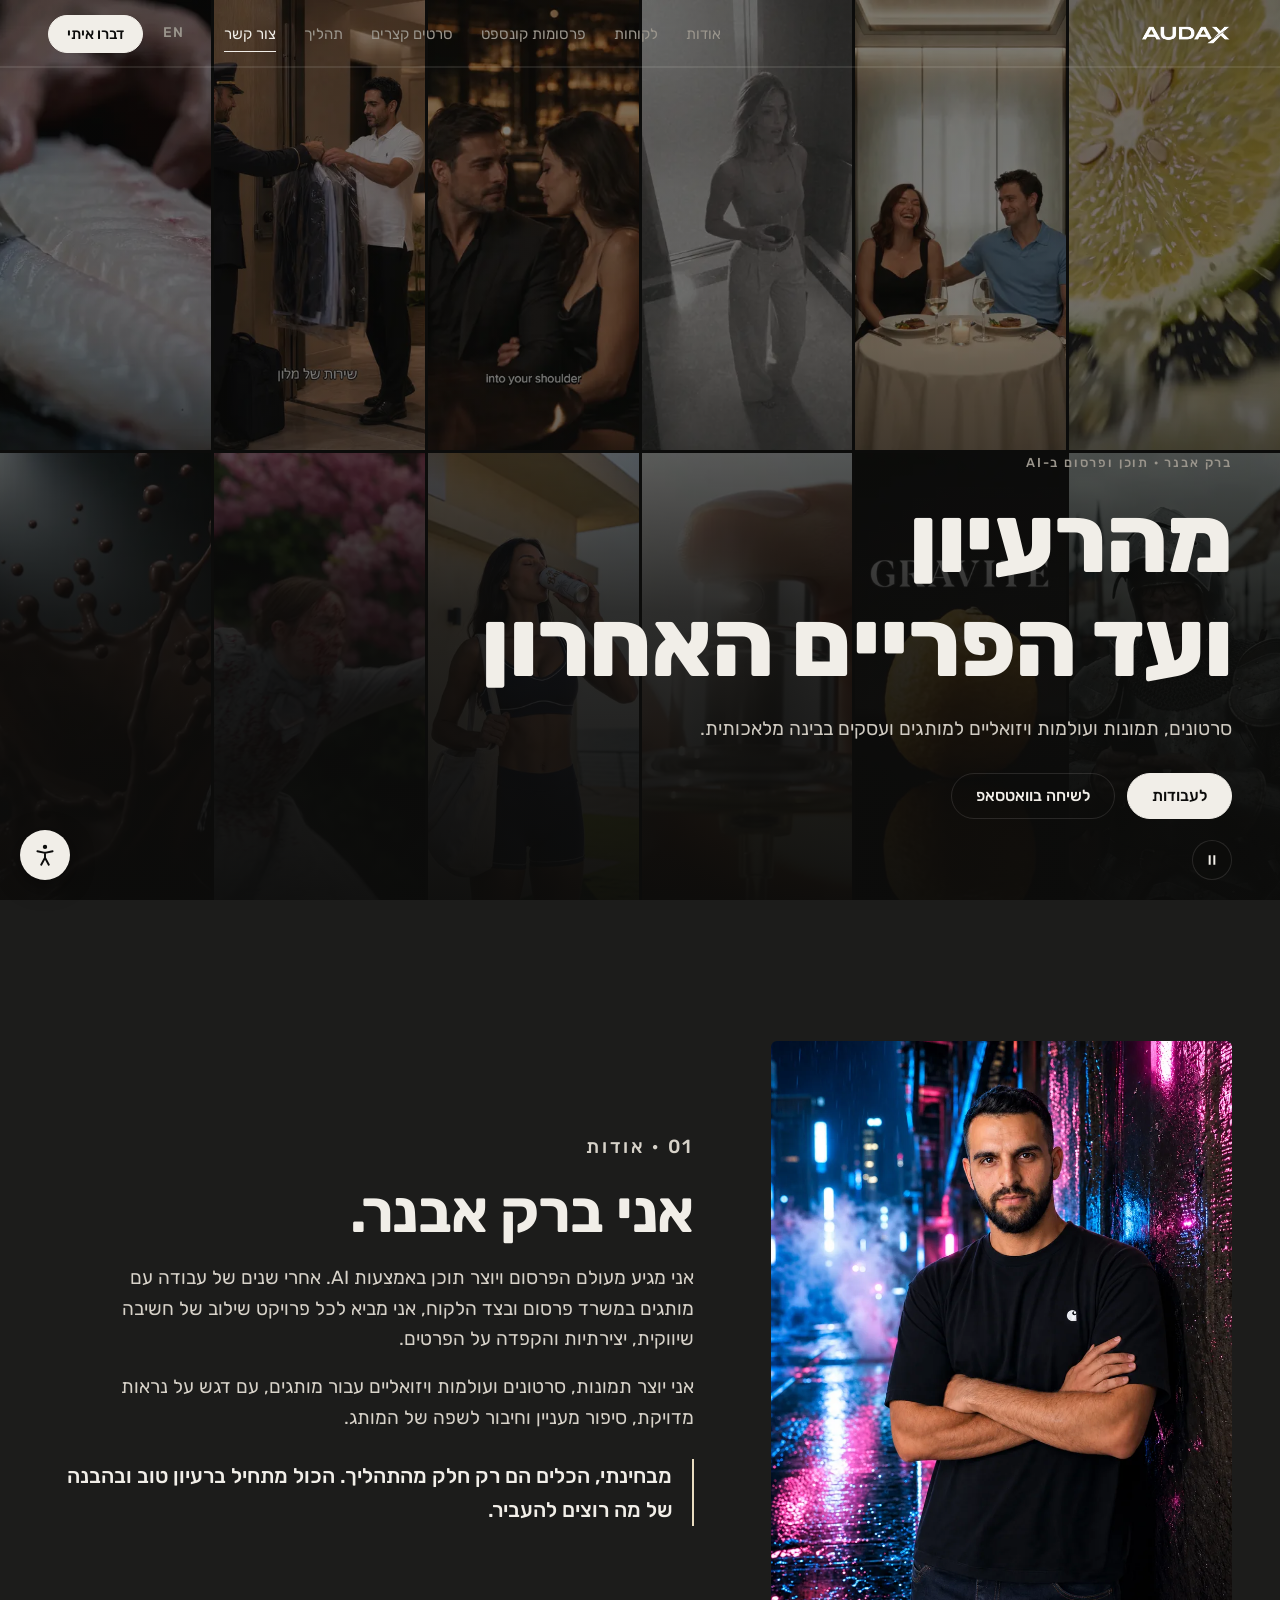
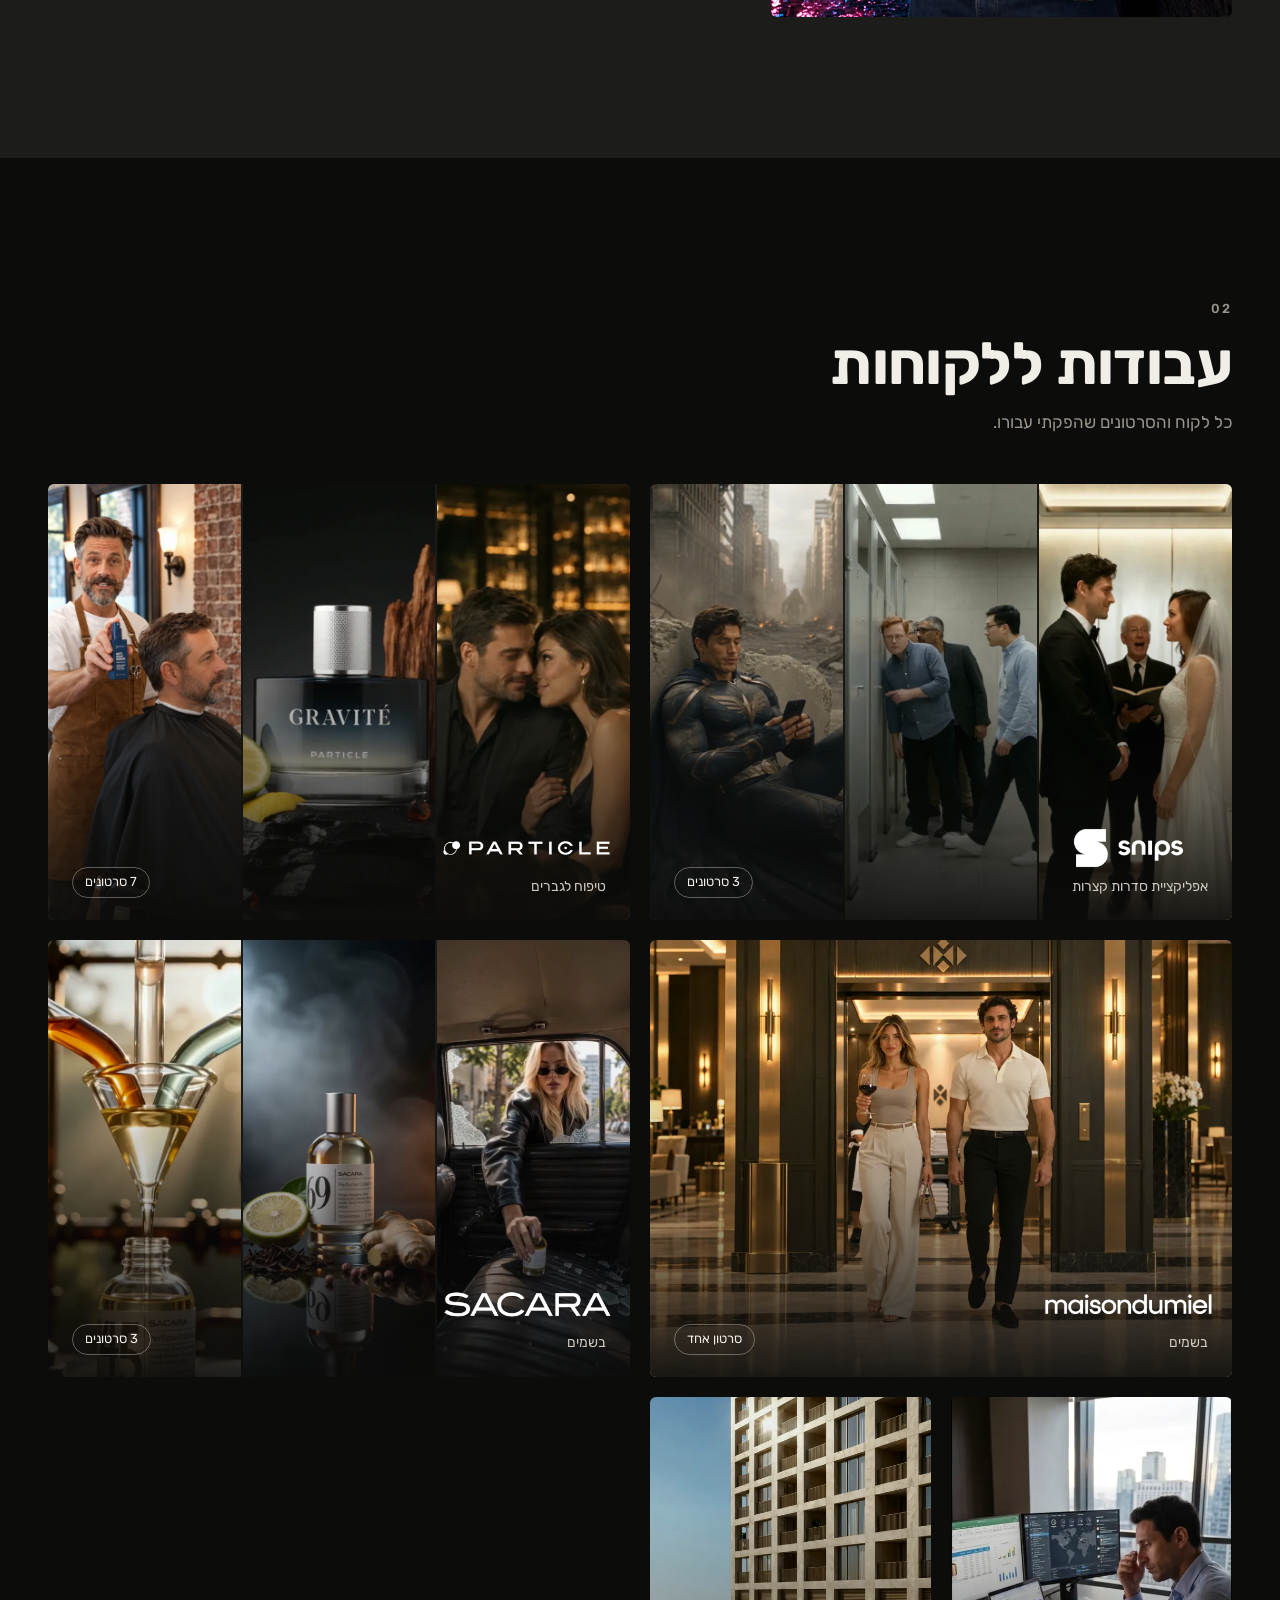
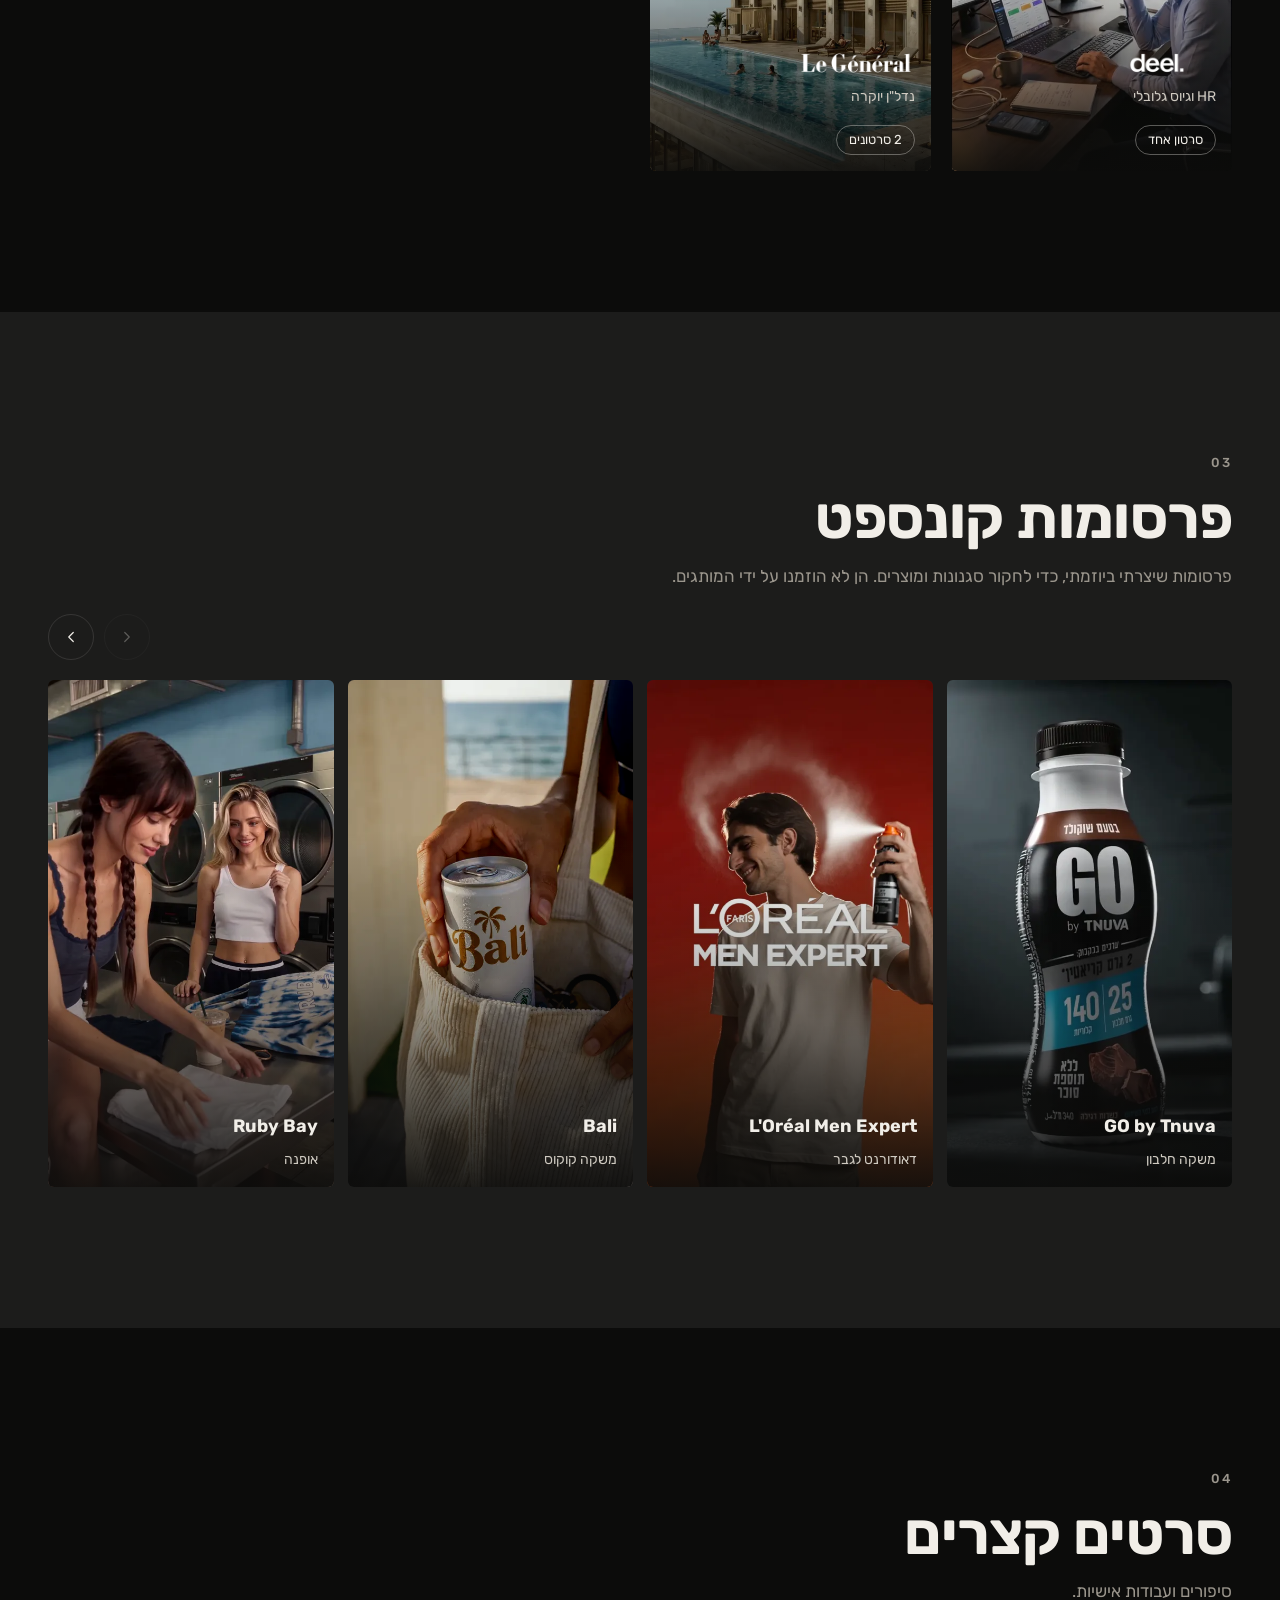
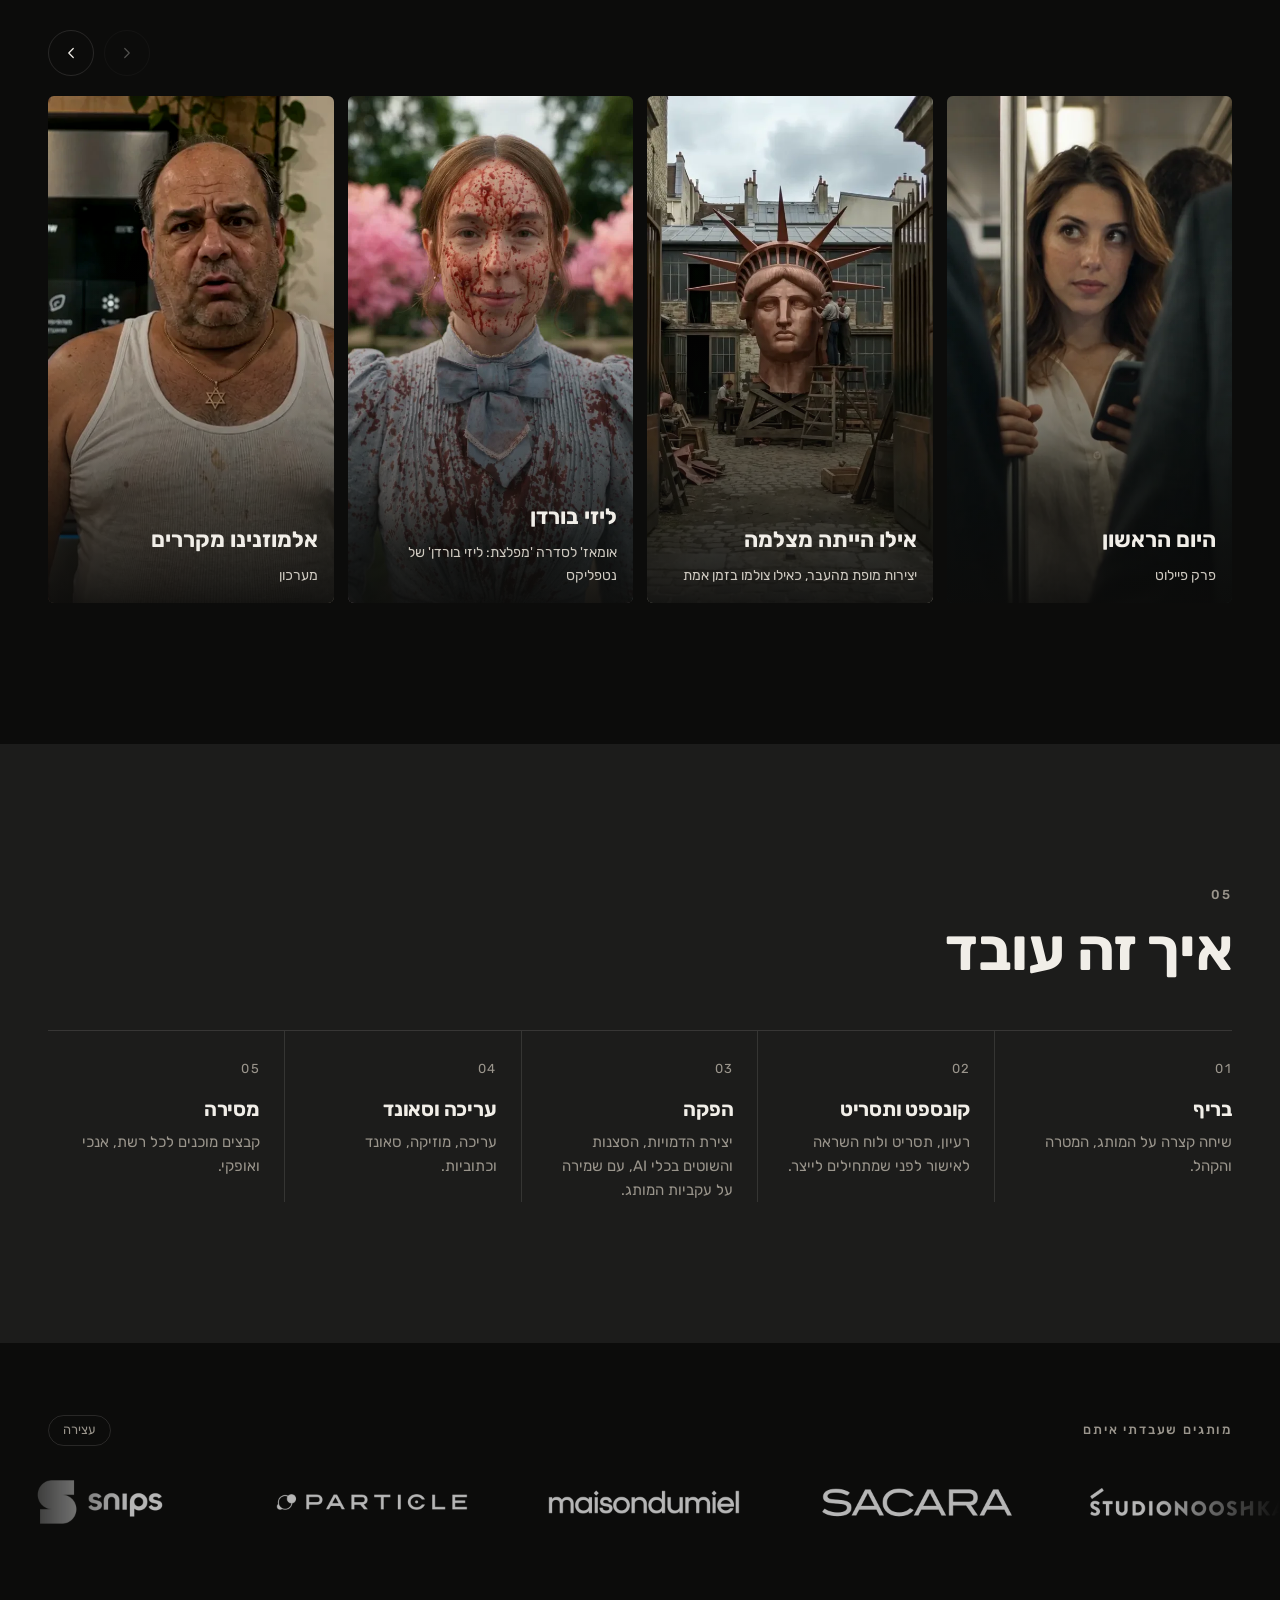
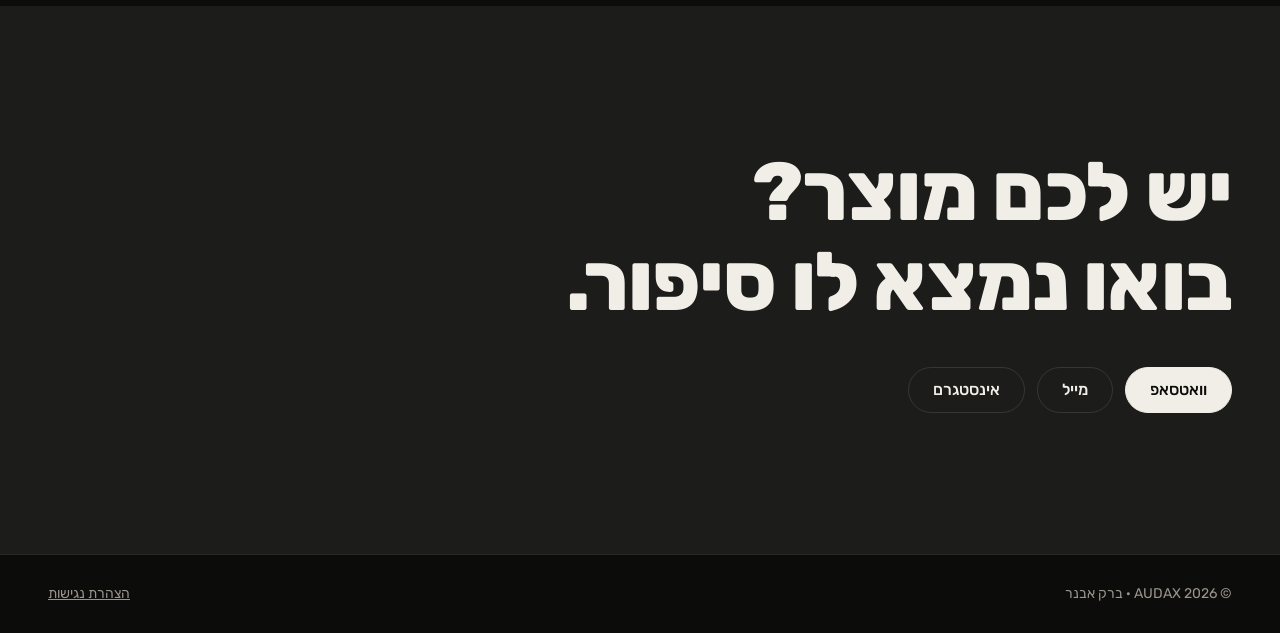
==== index.html @ bcf3f0fd "New hero headline and subtitle (Hebrew + English)" ====
<!doctype html>
<html lang="he" dir="rtl">
<head>
  <meta charset="utf-8">
  <meta name="viewport" content="width=device-width, initial-scale=1">
  <title>AUDAX · ברק אבנר · תוכן ופרסום ב-AI</title>
  <meta name="description" content="AUDAX, ברק אבנר. סרטונים, תמונות ועולמות ויזואליים למותגים, עם חשיבה של איש פרסום.">
  <meta property="og:title" content="AUDAX · תוכן ופרסום ב-AI">
  <meta property="og:description" content="סרטונים, תמונות ועולמות ויזואליים למותגים.">
  <meta property="og:image" content="media/posters/sacara-2.webp">
  <meta name="theme-color" content="#0c0c0b">
  <link rel="preconnect" href="https://fonts.googleapis.com">
  <link rel="preconnect" href="https://fonts.gstatic.com" crossorigin>
  <link href="https://fonts.googleapis.com/css2?family=Rubik:wght@300;400;500;700;800&display=swap" rel="stylesheet">
  <link rel="stylesheet" href="assets/css/style.css?v=24">
</head>
<body>
  <a class="skip" href="#main">דילוג לתוכן הראשי</a>

  <header class="site-header" id="top">
    <div class="wrap header-inner">
      <a class="wordmark" href="#top"><img src="media/logos/audax.png?v=24" alt="AUDAX, לראש העמוד" width="720" height="168"></a>
      <nav class="nav" id="nav" aria-label="ניווט ראשי">
        <a href="#about">אודות</a>
        <a href="#clients">לקוחות</a>
        <a href="#spec">פרסומות קונספט</a>
        <a href="#films">סרטים קצרים</a>
        <a href="#process">תהליך</a>
        <a href="#contact">צור קשר</a>
      </nav>
      <div class="header-actions">
        <a class="lang-link" href="en/" lang="en" hreflang="en" aria-label="English version">EN</a>
        <a class="btn btn-small" data-whatsapp href="#contact">דברו איתי</a>
        <button class="menu-toggle" aria-expanded="false" aria-controls="nav" aria-label="פתיחת תפריט">
          <span></span><span></span>
        </button>
      </div>
    </div>
    <div class="scroll-progress" aria-hidden="true"><span id="scrollProgress"></span></div>
  </header>

  <main id="main">
    <!-- HERO: wall of looping clips -->
    <section class="hero" aria-label="פתיח">
      <div class="hero-wall" id="heroWall"></div>
      <div class="hero-shade" aria-hidden="true"></div>
      <div class="hero-copy wrap">
        <p class="eyebrow">ברק אבנר · תוכן ופרסום ב-AI</p>
        <h1>מהרעיון<br>ועד הפריים האחרון</h1>
        <p class="lede">סרטונים, תמונות ועולמות ויזואליים למותגים ועסקים בבינה מלאכותית.</p>
        <div class="hero-cta">
          <a class="btn" href="#clients">לעבודות</a>
          <a class="btn btn-ghost" data-whatsapp href="#contact">לשיחה בוואטסאפ</a>
        </div>
      </div>
      <button class="hero-pause" id="heroPause" aria-pressed="false">
        <span class="sr">עצירת הסרטונים ברקע</span>
        <svg viewBox="0 0 24 24" aria-hidden="true"><path class="i-pause" d="M7 5h3v14H7zM14 5h3v14h-3z"/><path class="i-play" d="M8 5l11 7-11 7z"/></svg>
      </button>
    </section>

    <!-- ABOUT -->
    <section class="section bg-gray" id="about" aria-labelledby="about-h">
      <div class="wrap about">
        <div class="about-photo reveal">
          <img src="media/about/barak.webp?v=24" alt="ברק אבנר" width="900" height="1200" loading="lazy">
        </div>
        <div class="about-text reveal">
          <p class="eyebrow">01 · אודות</p>
          <h2 id="about-h">אני ברק אבנר.</h2>
          <p>אני מגיע מעולם הפרסום ויוצר תוכן באמצעות AI. אחרי שנים של עבודה עם מותגים במשרד פרסום ובצד הלקוח, אני מביא לכל פרויקט שילוב של חשיבה שיווקית, יצירתיות והקפדה על הפרטים.</p>
          <p>אני יוצר תמונות, סרטונים ועולמות ויזואליים עבור מותגים, עם דגש על נראות מדויקת, סיפור מעניין וחיבור לשפה של המותג.</p>
          <p class="about-quote">מבחינתי, הכלים הם רק חלק מהתהליך. הכול מתחיל ברעיון טוב ובהבנה של מה רוצים להעביר.</p>
        </div>
      </div>
    </section>

    <!-- CLIENTS -->
    <section class="section bg-black" id="clients" aria-labelledby="clients-h">
      <div class="wrap">
        <header class="section-head reveal">
          <p class="eyebrow">02</p>
          <h2 id="clients-h">עבודות ללקוחות</h2>
          <p class="section-sub">כל לקוח והסרטונים שהפקתי עבורו.</p>
        </header>
        <div class="client-grid" id="clientGrid"></div>
        <div class="client-grid client-grid--small" id="clientGridSmall"></div>
      </div>
    </section>

    <!-- SPEC -->
    <section class="section bg-gray" id="spec" aria-labelledby="spec-h">
      <div class="wrap">
        <header class="section-head reveal">
          <p class="eyebrow">03</p>
          <h2 id="spec-h">פרסומות קונספט</h2>
          <p class="section-sub">פרסומות שיצרתי ביוזמתי, כדי לחקור סגנונות ומוצרים. הן לא הוזמנו על ידי המותגים.</p>
        </header>
        <div class="spec-feature" id="specFeature"></div>
        <div class="carousel-nav" data-carousel="specGrid">
          <button class="carousel-btn" data-dir="prev" aria-label="סרטונים הקודמים"><svg viewBox="0 0 24 24" aria-hidden="true"><path d="M9 6l6 6-6 6"/></svg></button>
          <button class="carousel-btn" data-dir="next" aria-label="סרטונים הבאים"><svg viewBox="0 0 24 24" aria-hidden="true"><path d="M15 6l-6 6 6 6"/></svg></button>
        </div>        <div class="spec-grid carousel" id="specGrid" tabindex="0" aria-label="פרסומות קונספט, אפשר לגלול לצדדים"></div>
      </div>
    </section>

    <!-- FILMS -->
    <section class="section bg-black" id="films" aria-labelledby="films-h">
      <div class="wrap">
        <header class="section-head reveal">
          <p class="eyebrow">04</p>
          <h2 id="films-h">סרטים קצרים</h2>
          <p class="section-sub">סיפורים ועבודות אישיות.</p>
        </header>
        <div class="carousel-nav" data-carousel="filmGrid">
          <button class="carousel-btn" data-dir="prev" aria-label="סרטונים הקודמים"><svg viewBox="0 0 24 24" aria-hidden="true"><path d="M9 6l6 6-6 6"/></svg></button>
          <button class="carousel-btn" data-dir="next" aria-label="סרטונים הבאים"><svg viewBox="0 0 24 24" aria-hidden="true"><path d="M15 6l-6 6 6 6"/></svg></button>
        </div>        <div class="film-grid carousel" id="filmGrid" tabindex="0" aria-label="סרטים קצרים, אפשר לגלול לצדדים"></div>
      </div>
    </section>

    <!-- PROCESS -->
    <section class="section bg-gray" id="process" aria-labelledby="process-h">
      <div class="wrap">
        <header class="section-head reveal">
          <p class="eyebrow">05</p>
          <h2 id="process-h">איך זה עובד</h2>
        </header>
        <ol class="process" id="processList"></ol>
      </div>
    </section>

    <!-- LOGOS -->
    <section class="logos bg-black" aria-label="מותגים שעבדתי איתם">
      <div class="wrap logos-head">
        <p class="eyebrow">מותגים שעבדתי איתם</p>
        <button class="mini-toggle" id="marqueeToggle" aria-pressed="false">עצירה</button>
      </div>
      <div class="marquee">
        <ul class="marquee-track" id="logos"></ul>
      </div>
    </section>

    <!-- CONTACT -->
    <section class="section bg-gray contact" id="contact" aria-labelledby="contact-h">
      <div class="wrap">
        <h2 id="contact-h" class="reveal">יש לכם מוצר?<br>בואו נמצא לו סיפור.</h2>
        <div class="contact-links reveal">
          <a class="btn" data-whatsapp href="#contact">וואטסאפ</a>
          <a class="btn btn-ghost" data-email href="#contact">מייל</a>
          <a class="btn btn-ghost" data-instagram href="#contact">אינסטגרם</a>
        </div>
      </div>
    </section>
  </main>

  <footer class="site-footer">
    <div class="wrap footer-inner">
      <span>© 2026 AUDAX · ברק אבנר</span>
      <a href="accessibility.html">הצהרת נגישות</a>
    </div>
  </footer>

  <!-- Project view (client / spec collection) -->
  <div class="project" id="project" role="dialog" aria-modal="true" aria-labelledby="projectTitle" hidden>
    <div class="project-inner wrap">
      <button class="close" data-close-project aria-label="חזרה לעמוד הראשי">
        <svg viewBox="0 0 24 24" aria-hidden="true"><path d="M6 6l12 12M18 6L6 18"/></svg>
      </button>
      <header class="project-head">
        <div class="project-logo" id="projectLogo"></div>
        <p class="eyebrow" id="projectTag"></p>
        <h2 id="projectTitle"></h2>
        <p class="project-about" id="projectAbout"></p>
      </header>
      <div id="projectGroups"></div>
    </div>
  </div>

  <!-- Video player -->
  <div class="player" id="player" role="dialog" aria-modal="true" aria-label="נגן וידאו" hidden>
    <button class="close" data-close-player aria-label="סגירת הנגן">
      <svg viewBox="0 0 24 24" aria-hidden="true"><path d="M6 6l12 12M18 6L6 18"/></svg>
    </button>
    <figure class="player-frame">
      <video id="playerVideo" controls playsinline preload="metadata"></video>
      <figcaption id="playerCaption"></figcaption>
    </figure>
  </div>

  <script src="assets/js/data.js?v=24"></script>
  <script src="assets/js/main.js?v=24"></script>
  <script src="assets/js/a11y.js?v=24"></script>
</body>
</html>
---- assets/css/style.css ----
:root {
  --bg: #0c0c0b;
  --bg-2: #1a1a19;
  --bg-gray: #1c1c1b;
  --bg-color: #0f1626;
  --text: #f1eee8;
  --muted: #9a958c;
  --line: rgba(241, 238, 232, 0.12);
  --accent: #e9dcc0;
  --radius: 6px;
  --gutter: clamp(16px, 4vw, 48px);
  --header-h: 68px;
  /* Rubik chosen 2026-10-12; Heebo is the fallback option the owner also liked */
  --font: 'Rubik', 'Heebo', system-ui, -apple-system, 'Segoe UI', Arial, sans-serif;
  color-scheme: dark;
}

*, *::before, *::after { box-sizing: border-box; }
html { scroll-behavior: smooth; scroll-padding-top: var(--header-h); -webkit-text-size-adjust: 100%; }
body {
  margin: 0;
  background: var(--bg);
  color: var(--text);
  font-family: var(--font);
  font-size: 17px;
  line-height: 1.6;
  -webkit-font-smoothing: antialiased;
  overflow-x: hidden;
}
body.locked { overflow: hidden; }
img, video { display: block; max-width: 100%; }
a { color: inherit; }
button { font: inherit; color: inherit; }
h1, h2, h3 { margin: 0; font-weight: 700; line-height: 1.1; letter-spacing: -0.01em; }
p { margin: 0; }

.wrap { width: 100%; max-width: 1360px; margin-inline: auto; padding-inline: var(--gutter); }
.sr { position: absolute; width: 1px; height: 1px; overflow: hidden; clip: rect(0 0 0 0); white-space: nowrap; }
.skip {
  position: fixed; top: 8px; inset-inline-start: 8px; z-index: 100;
  background: var(--text); color: var(--bg); padding: 10px 16px; border-radius: var(--radius);
  transform: translateY(-150%); transition: transform .2s;
}
.skip:focus { transform: none; }
:focus-visible { outline: 2px solid var(--accent); outline-offset: 3px; }

.eyebrow {
  font-size: 13px; font-weight: 500; letter-spacing: 0.14em; text-transform: uppercase;
  color: var(--muted);
}

/* Buttons */
.btn {
  display: inline-flex; align-items: center; justify-content: center; gap: 8px;
  min-height: 46px; padding: 0 24px; border-radius: 999px;
  background: var(--text); color: var(--bg); border: 1px solid var(--text);
  font-weight: 500; font-size: 16px; text-decoration: none;
  transition: background .2s, color .2s, border-color .2s;
}
.btn:hover { background: var(--accent); border-color: var(--accent); }
.btn-ghost { background: transparent; color: var(--text); border-color: var(--line); }
.btn-ghost:hover { background: transparent; border-color: var(--text); color: var(--text); }
.btn-small { min-height: 38px; padding: 0 18px; font-size: 15px; }

/* Header */
.site-header {
  position: fixed; inset: 0 0 auto 0; z-index: 30; height: var(--header-h);
  transition: background .3s, border-color .3s;
  border-bottom: 1px solid transparent;
}
.site-header.scrolled { background: rgba(12, 12, 11, 0.86); backdrop-filter: blur(12px); border-color: var(--line); }
/* Reading progress: thin line under the header that fills while scrolling (from the right, RTL) */
.scroll-progress { position: absolute; inset: auto 0 -1px 0; height: 2px; background: rgba(241, 238, 232, 0.1); }
.scroll-progress span {
  display: block; height: 100%; background: #fff;
  transform: scaleX(0); transform-origin: right center; will-change: transform;
}
.header-inner { height: 100%; display: flex; align-items: center; gap: 32px; }
.wordmark { display: block; flex: 0 0 auto; }
.wordmark img { height: 22px; width: auto; }
.nav { display: flex; gap: 28px; margin-inline-start: auto; }
.nav a { font-size: 15px; color: var(--muted); text-decoration: none; transition: color .2s; position: relative; }
.nav a:hover, .nav a.active { color: var(--text); }
.nav a.active::after {
  content: ''; position: absolute; inset-inline: 0; bottom: -6px; height: 1px; background: var(--text);
}
.header-actions { display: flex; align-items: center; gap: 12px; }
.menu-toggle { display: none; width: 42px; height: 42px; background: none; border: 0; cursor: pointer; position: relative; }
.menu-toggle span { position: absolute; inset-inline: 10px; height: 1.5px; background: var(--text); transition: transform .25s, top .25s; }
.menu-toggle span:first-child { top: 16px; }
.menu-toggle span:last-child { top: 25px; }
.menu-toggle[aria-expanded="true"] span:first-child { top: 20px; transform: rotate(45deg); }
.menu-toggle[aria-expanded="true"] span:last-child { top: 20px; transform: rotate(-45deg); }

/* Hero */
.hero { position: relative; min-height: 100svh; display: flex; align-items: flex-end; overflow: hidden; }
.hero-wall {
  position: absolute; inset: 0;
  display: grid; grid-template-columns: repeat(6, 1fr); grid-auto-rows: 50%;
  gap: 3px; background: var(--bg);
}
.tile {
  position: relative; padding: 0; border: 0; background: var(--bg-2); cursor: pointer; overflow: hidden;
}
.tile video, .tile img { width: 100%; height: 100%; object-fit: cover; transition: transform .8s cubic-bezier(.2,.7,.2,1), opacity .4s; }
.tile:hover video, .tile:focus-visible video { transform: scale(1.04); }
.tile::after {
  content: attr(data-label); position: absolute; inset-inline-start: 12px; bottom: 10px;
  font-size: 13px; letter-spacing: .04em; opacity: 0; transform: translateY(4px); transition: opacity .3s, transform .3s;
  text-shadow: 0 1px 8px rgba(0,0,0,.6);
}
.tile:hover::after, .tile:focus-visible::after { opacity: 1; transform: none; }
.hero-shade {
  position: absolute; inset: 0; pointer-events: none;
  background:
    linear-gradient(to top, rgba(12,12,11,.97) 0%, rgba(12,12,11,.86) 32%, rgba(12,12,11,.5) 62%, rgba(12,12,11,.55) 100%);
}
.hero-copy { position: relative; z-index: 2; padding-bottom: clamp(48px, 9vh, 96px); pointer-events: none; }
.hero-copy a { pointer-events: auto; }
.hero-copy h1 { font-size: clamp(44px, 7.4vw, 112px); font-weight: 800; margin: 14px 0 18px; }
.lede { font-size: clamp(17px, 1.5vw, 20px); color: #cfcac1; max-width: 34em; }
.hero-cta { display: flex; flex-wrap: wrap; gap: 12px; margin-top: 28px; }
.hero-pause {
  position: absolute; z-index: 3; bottom: 20px; inset-inline-start: var(--gutter);
  width: 40px; height: 40px; border-radius: 50%; border: 1px solid var(--line);
  background: rgba(12,12,11,.5); cursor: pointer; display: grid; place-items: center;
}
.hero-pause svg { width: 16px; height: 16px; fill: var(--text); }
.hero-pause .i-play { display: none; }
.hero-pause[aria-pressed="true"] .i-play { display: block; }
.hero-pause[aria-pressed="true"] .i-pause { display: none; }

/* Stats */
.stats { background: var(--bg); }
.stats ul {
  list-style: none; margin: 0; padding: 64px 0 80px;
  display: grid; grid-template-columns: repeat(3, 1fr); gap: 24px;
}
.stats li { display: flex; flex-direction: column; gap: 4px; }
.stats strong { font-size: clamp(40px, 5vw, 72px); font-weight: 300; line-height: 1; direction: ltr; text-align: start; }
.stats span { color: var(--muted); font-size: 15px; }

/* Logos */
.logos { padding: 72px 0 80px; }
/* Logo files share one canvas (1772x424), so one height fits all */
.logo { height: 48px; width: auto; object-fit: contain; }

/* Endless logo strip, moving left to right */
.marquee {
  direction: ltr; overflow: hidden; margin-top: 32px;
  -webkit-mask-image: linear-gradient(to right, transparent, #000 10%, #000 90%, transparent);
          mask-image: linear-gradient(to right, transparent, #000 10%, #000 90%, transparent);
}
.marquee-track {
  list-style: none; margin: 0; padding: 0;
  display: flex; align-items: center; gap: 72px; width: max-content;
  animation: marquee 40s linear infinite;
}
.marquee-track li { flex: 0 0 auto; }
.marquee-track .logo { opacity: .7; transition: opacity .3s; }
.marquee-track .logo:hover { opacity: 1; }
.marquee:hover .marquee-track, .marquee.paused .marquee-track { animation-play-state: paused; }
.logos-head { display: flex; align-items: center; justify-content: space-between; gap: 16px; }
.mini-toggle {
  background: none; border: 1px solid var(--line); border-radius: 999px; padding: 4px 14px;
  color: var(--muted); font-size: 13px; cursor: pointer;
}
.mini-toggle:hover { color: var(--text); border-color: var(--text); }
/* 4 identical sets: shifting by one set (25% + a quarter of the gaps) loops seamlessly */
@keyframes marquee {
  from { transform: translateX(calc(-25% - 18px)); }
  to { transform: translateX(0); }
}

/* Sections */
.section { padding-block: clamp(88px, 11vw, 150px); }
.bg-black { background: var(--bg); }
.bg-gray { background: var(--bg-gray); }
.bg-color { background: var(--bg-color); }
.bg-color .card, .bg-gray .card { background: rgba(255, 255, 255, 0.04); }
.section-head { margin-bottom: 48px; display: grid; gap: 12px; }
.section-head h2 { font-size: clamp(34px, 4.6vw, 64px); }
.section-sub { color: var(--muted); max-width: 40em; }

/* Client cards */
.client-grid { display: grid; grid-template-columns: repeat(2, 1fr); gap: 20px; }
.client-grid--small { grid-template-columns: repeat(4, 1fr); margin-top: 20px; }
.card {
  position: relative; display: block; width: 100%; padding: 0; border: 0; text-align: start;
  background: var(--bg-2); border-radius: var(--radius); overflow: hidden; cursor: pointer;
  aspect-ratio: 4 / 3;
}
.client-grid--small .card { aspect-ratio: 3 / 4; }
.card-media { position: absolute; inset: 0; display: flex; gap: 2px; }
.card-media img, .card-media video { flex: 1; min-width: 0; height: 100%; object-fit: cover; transition: transform .9s cubic-bezier(.2,.7,.2,1); }
.card:hover .card-media img, .card:focus-visible .card-media img { transform: scale(1.035); }
.card::before {
  content: ''; position: absolute; inset: 0; z-index: 1;
  background: linear-gradient(to top, rgba(12,12,11,.92) 0%, rgba(12,12,11,.25) 45%, rgba(12,12,11,0) 70%);
}
.card-body {
  position: absolute; z-index: 2; inset: auto 0 0 0; padding: 22px 24px;
  display: flex; align-items: flex-end; justify-content: space-between; gap: 16px;
}
.card-body .logo { height: 44px; margin-inline-start: -8px; }
.card-name { font-size: 22px; font-weight: 700; }
.card-meta { color: #cfcac1; font-size: 14px; margin-top: 6px; }
.card-count {
  flex: 0 0 auto; font-size: 13px; border: 1px solid rgba(241,238,232,.35); border-radius: 999px; padding: 4px 12px;
  white-space: nowrap;
}
.client-grid--small .card-body { flex-direction: column; align-items: flex-start; padding: 16px; }
.client-grid--small .card-body .logo { height: 34px; }

/* Spec */
.spec-grid { display: grid; grid-template-columns: repeat(7, 1fr); gap: 14px; }
.spec-feature:not(:empty) { margin-bottom: 14px; }
.spec-feature .card { aspect-ratio: 21 / 9; }
.spec-feature .card-body { padding: 28px 32px; flex-direction: column; align-items: flex-start; gap: 4px; }
.spec-feature .card-name { font-size: clamp(24px, 3vw, 40px); }
.spec-grid .card { aspect-ratio: 9 / 16; }
.spec-grid .card-body { flex-direction: column; align-items: flex-start; padding: 16px; gap: 2px; }
.spec-grid .card-name { font-size: 18px; }

/* Films */
.film-grid { display: grid; grid-template-columns: repeat(7, 1fr); gap: 14px; }
.film-grid .card { aspect-ratio: 9 / 16; }
.film-grid .card--wide { grid-column: span 4; aspect-ratio: 21 / 9; }
.film-grid .card-body { flex-direction: column; align-items: flex-start; padding: 16px; gap: 2px; }
.play-badge {
  position: absolute; z-index: 2; top: 14px; inset-inline-end: 14px; width: 34px; height: 34px; border-radius: 50%;
  background: rgba(12,12,11,.55); border: 1px solid rgba(241,238,232,.3); display: grid; place-items: center;
  opacity: 0; transition: opacity .3s;
}
.play-badge svg { width: 12px; height: 12px; fill: var(--text); margin-inline-start: -2px; transform: scaleX(-1); }
.card:hover .play-badge, .card:focus-visible .play-badge { opacity: 1; }

/* Process */
.process { list-style: none; margin: 0; padding: 0; display: grid; grid-template-columns: repeat(5, 1fr); gap: 0; border-top: 1px solid var(--line); counter-reset: step; }
.process li { padding: 28px 24px 0 24px; border-inline-start: 1px solid var(--line); counter-increment: step; }
.process li:first-child { border-inline-start: 0; padding-inline-start: 0; }
.process li::before { content: '0' counter(step); display: block; color: var(--muted); font-size: 13px; letter-spacing: .1em; margin-bottom: 18px; }
.process h3 { font-size: 20px; margin-bottom: 10px; }
.process p { color: var(--muted); font-size: 15px; }

/* About */
.about { display: grid; grid-template-columns: 5fr 7fr; gap: clamp(32px, 6vw, 96px); align-items: center; }
.about-photo { aspect-ratio: 4 / 5; border-radius: var(--radius); overflow: hidden; background: var(--bg-2); }
.about-photo img { width: 100%; height: 100%; object-fit: cover; }
.photo-placeholder { height: 100%; display: grid; place-items: center; color: var(--muted); border: 1px dashed var(--line); border-radius: var(--radius); }
.about-text { display: grid; gap: 18px; }
.about-text h2 { font-size: clamp(34px, 4.6vw, 64px); }
.about-text p { font-size: 19px; color: #d7d2c9; max-width: 32em; }
.about-text .about-quote {
  margin-top: 8px; padding-inline-start: 20px; border-inline-start: 2px solid var(--accent);
  color: var(--text); font-size: 21px; font-weight: 500;
}
.placeholder-text { color: var(--muted) !important; font-style: italic; }

/* Contact */
.contact h2 { font-size: clamp(40px, 6.4vw, 96px); font-weight: 800; }
.contact-links { display: flex; flex-wrap: wrap; gap: 12px; margin-top: 40px; }

/* Footer */
.site-footer { border-top: 1px solid var(--line); }
.footer-inner { display: flex; justify-content: space-between; gap: 16px; padding-block: 28px; color: var(--muted); font-size: 14px; }
.footer-inner a { color: var(--muted); }
.footer-inner a:hover { color: var(--text); }

/* Project overlay */
.project {
  position: fixed; inset: 0; z-index: 40; background: var(--bg); overflow-y: auto; overscroll-behavior: contain;
  animation: rise .45s cubic-bezier(.2,.7,.2,1);
}
.project-inner { padding-top: 96px; padding-bottom: 120px; position: relative; }
.project .close { position: fixed; top: 18px; inset-inline-end: var(--gutter); }
.close {
  z-index: 5; width: 46px; height: 46px; border-radius: 50%; border: 1px solid var(--line);
  background: rgba(12,12,11,.7); cursor: pointer; display: grid; place-items: center;
}
.close svg { width: 18px; height: 18px; stroke: var(--text); stroke-width: 1.5; fill: none; }
.close:hover { border-color: var(--text); }
.project-head { display: grid; gap: 14px; margin-bottom: 56px; max-width: 760px; }
.project-logo .logo { height: 64px; margin-inline-start: -12px; }
.project-head h2 { font-size: clamp(40px, 6vw, 84px); }
.project-about { color: #cfcac1; font-size: 19px; }
.group + .group { margin-top: 72px; }
.group-title { font-size: 13px; letter-spacing: .14em; color: var(--muted); margin-bottom: 20px; padding-top: 24px; border-top: 1px solid var(--line); }
.video-grid { display: grid; grid-template-columns: repeat(4, 1fr); gap: 16px; }
.video-grid--few { grid-template-columns: repeat(3, minmax(0, 340px)); }
.vcard { display: grid; gap: 12px; padding: 0; border: 0; background: none; cursor: pointer; text-align: start; }
.vcard-media { position: relative; aspect-ratio: 9 / 16; border-radius: var(--radius); overflow: hidden; background: var(--bg-2); }
.vcard-media img { width: 100%; height: 100%; object-fit: cover; transition: transform .9s cubic-bezier(.2,.7,.2,1), opacity .3s; }
.vcard:hover .vcard-media img { transform: scale(1.035); }
.vcard .play-badge { opacity: 1; top: auto; bottom: 14px; }
.vcard-title { font-size: 16px; }
.vcard-dur { color: var(--muted); font-size: 14px; margin-inline-start: 8px; }

/* Player */
.player {
  position: fixed; inset: 0; z-index: 60; background: rgba(6,6,5,.94);
  display: grid; place-items: center; padding: 72px 16px 24px;
  animation: fade .25s ease;
}
.player .close { position: absolute; top: 18px; inset-inline-end: var(--gutter); }
.player-frame { margin: 0; display: grid; gap: 12px; justify-items: center; max-height: 100%; }
.player video { max-height: calc(100svh - 140px); max-width: min(92vw, 1200px); border-radius: var(--radius); background: #000; }
.player figcaption { color: var(--muted); font-size: 15px; }

[hidden] { display: none !important; }

/* Reveal on scroll */
.reveal { opacity: 0; transform: translateY(24px); transition: opacity .9s ease, transform .9s cubic-bezier(.2,.7,.2,1); }
.reveal.in { opacity: 1; transform: none; }

@keyframes rise { from { opacity: 0; transform: translateY(24px); } to { opacity: 1; transform: none; } }
@keyframes fade { from { opacity: 0; } to { opacity: 1; } }

/* Responsive */
@media (max-width: 1080px) {
  .spec-grid { grid-template-columns: repeat(4, 1fr); }
  .film-grid { grid-template-columns: repeat(4, 1fr); }
  .spec-feature .card { aspect-ratio: 16 / 9; }
  .film-grid .card--wide { grid-column: span 2; aspect-ratio: 16 / 9; }
  .process { grid-template-columns: 1fr; border-top: 0; }
  .process li, .process li:first-child { border-inline-start: 0; border-top: 1px solid var(--line); padding: 24px 0; display: grid; grid-template-columns: 60px 1fr; column-gap: 16px; }
  .process li::before { grid-row: span 2; margin: 4px 0 0; }
  .video-grid { grid-template-columns: repeat(3, 1fr); }
}
@media (max-width: 860px) {
  .nav {
    position: fixed; inset: var(--header-h) 0 auto 0; flex-direction: column; gap: 0;
    background: var(--bg); border-bottom: 1px solid var(--line); padding: 8px var(--gutter) 20px;
    display: none;
  }
  .nav.open { display: flex; }
  .nav a { font-size: 20px; padding: 12px 0; color: var(--text); }
  .nav a.active::after { display: none; }
  .menu-toggle { display: block; }
  .header-actions { margin-inline-start: auto; }
  .site-header.menu-open { background: var(--bg); }
  .hero-wall { grid-template-columns: repeat(3, 1fr); grid-auto-rows: 50%; }
  .hero-wall .tile:nth-child(n+7) { display: none; }
  .client-grid { grid-template-columns: 1fr; }
  .client-grid--small { grid-template-columns: repeat(2, 1fr); }
  .stats ul { grid-template-columns: repeat(3, 1fr); gap: 12px; padding: 40px 0; }
  .stats span { font-size: 13px; }
  .about { grid-template-columns: 1fr; }
  .about-photo { max-width: 420px; }
  .video-grid, .video-grid--few { grid-template-columns: repeat(2, 1fr); }
  .marquee-track { gap: 48px; animation-duration: 30s; }
  .marquee-track .logo { height: 36px; }
  @keyframes marquee {
    from { transform: translateX(calc(-25% - 12px)); }
    to { transform: translateX(0); }
  }
}
@media (max-width: 520px) {
  .spec-grid { grid-template-columns: repeat(2, 1fr); }
  .card { aspect-ratio: 4 / 5; }
  .header-actions .btn-small { display: none; }
  .film-grid { gap: 10px; grid-template-columns: repeat(2, 1fr); }
  .spec-grid { gap: 10px; }
}

@media (prefers-reduced-motion: reduce) {
  html { scroll-behavior: auto; }
  *, *::before, *::after { animation: none !important; transition: none !important; }
  .reveal { opacity: 1; transform: none; }
  /* no moving strip: show one set of logos, wrapped and centered */
  .marquee { -webkit-mask-image: none; mask-image: none; }
  .marquee-track { width: auto; flex-wrap: wrap; justify-content: center; gap: 24px 48px; padding-inline: 16px; }
  .marquee-track li[aria-hidden] { display: none; }
  .mini-toggle { display: none; }
}

/* ---------- Accessibility menu ---------- */
.a11y-btn {
  position: fixed; z-index: 70; left: 20px; bottom: 20px;
  width: 50px; height: 50px; border-radius: 50%; cursor: pointer;
  background: var(--text); border: 0; display: grid; place-items: center;
  box-shadow: 0 6px 24px rgba(0, 0, 0, 0.45);
}
.a11y-btn svg { width: 26px; height: 26px; fill: none; stroke: var(--bg); stroke-width: 1.8; stroke-linecap: round; stroke-linejoin: round; }
.a11y-btn svg circle { fill: var(--bg); stroke: none; }
.a11y-panel {
  position: fixed; z-index: 70; left: 20px; bottom: 82px; width: min(360px, calc(100vw - 40px));
  background: #151514; color: var(--text); border: 1px solid var(--line); border-radius: 14px;
  box-shadow: 0 18px 60px rgba(0, 0, 0, 0.6); overflow: hidden; direction: rtl;
}
.a11y-head { display: flex; align-items: center; justify-content: space-between; padding: 16px 18px; border-bottom: 1px solid var(--line); }
.a11y-title { display: flex; align-items: center; gap: 10px; font-weight: 700; font-size: 16px; }
.a11y-panel svg { width: 20px; height: 20px; fill: none; stroke: currentColor; stroke-width: 1.6; stroke-linecap: round; stroke-linejoin: round; }
.a11y-panel svg .fill { fill: currentColor; }
.a11y-close { background: none; border: 0; color: var(--muted); cursor: pointer; padding: 4px; display: grid; }
.a11y-close:hover { color: var(--text); }
.a11y-grid { display: grid; grid-template-columns: repeat(3, 1fr); gap: 8px; padding: 14px; }
.a11y-tile {
  display: flex; flex-direction: column; align-items: center; gap: 6px; padding: 14px 6px 12px;
  background: rgba(255, 255, 255, 0.03); border: 1px solid var(--line); border-radius: 10px;
  color: var(--text); cursor: pointer; text-align: center; min-height: 92px;
}
.a11y-tile:hover { border-color: rgba(241, 238, 232, 0.4); }
.a11y-tile.on { background: var(--text); color: var(--bg); border-color: var(--text); }
.a11y-tile.on .a11y-state { color: var(--bg); opacity: .75; }
.a11y-label { font-size: 13px; font-weight: 500; line-height: 1.25; }
.a11y-state { font-size: 12px; color: var(--muted); min-height: 1em; }
.a11y-foot { display: flex; justify-content: space-between; align-items: center; padding: 12px 18px; border-top: 1px solid var(--line); font-size: 13px; }
.a11y-foot a { color: var(--muted); }
.a11y-foot a:hover { color: var(--text); }
.a11y-foot kbd { font-family: inherit; color: var(--muted); border: 1px solid var(--line); border-radius: 4px; padding: 1px 6px; }

/* Settings applied to the whole page */
html[data-a11y-contrast="1"] {
  --bg: #000; --bg-gray: #000; --bg-2: #000; --text: #fff; --muted: #fff; --line: rgba(255, 255, 255, 0.7); --accent: #ffe14d;
}
html[data-a11y-contrast="1"] .hero-shade { background: rgba(0, 0, 0, 0.82); }
html[data-a11y-contrast="1"] .section, html[data-a11y-contrast="1"] .logos { border-top: 1px solid #fff; }
html[data-a11y-contrast="2"] { filter: grayscale(1); }
html[data-a11y-spacing="1"] body :is(p, li, a, span, h1, h2, h3) { line-height: 1.95 !important; letter-spacing: 0.02em; }
html[data-a11y-spacing="2"] body :is(p, li, a, span, h1, h2, h3) { line-height: 2.4 !important; letter-spacing: 0.05em; word-spacing: 0.12em; }
html[data-a11y-links] a, html[data-a11y-links] main button { text-decoration: underline !important; text-underline-offset: 4px; outline: 2px solid #ffe14d; outline-offset: 2px; }
html[data-a11y-headings] :is(h1, h2, h3) { outline: 2px dashed #ffe14d; outline-offset: 6px; background: rgba(255, 225, 77, 0.08); }
html[data-a11y-font] body, html[data-a11y-font] body * { font-family: Arial, 'Segoe UI', sans-serif !important; letter-spacing: 0.02em; }
html[data-a11y-cursor], html[data-a11y-cursor] * {
  cursor: url("data:image/svg+xml,%3Csvg xmlns='http://www.w3.org/2000/svg' width='48' height='48' viewBox='0 0 24 24'%3E%3Cpath d='M4 2l15 8-6.5 2L10 19z' fill='%23000' stroke='%23fff' stroke-width='1.5' stroke-linejoin='round'/%3E%3C/svg%3E") 6 3, auto !important;
}
html[data-a11y-motion] { scroll-behavior: auto; }
html[data-a11y-motion] *, html[data-a11y-motion] *::before, html[data-a11y-motion] *::after { animation: none !important; transition: none !important; }
html[data-a11y-motion] .reveal { opacity: 1; transform: none; }

/* ---------- Carousels (spec ads, short films): 4 visible, scroll sideways ---------- */
.carousel {
  --visible: 4; --gap: 14px;
  display: grid; grid-auto-flow: column; grid-template-columns: none !important;
  grid-auto-columns: calc((100% - (var(--visible) - 1) * var(--gap)) / var(--visible));
  gap: var(--gap); overflow-x: auto; overscroll-behavior-x: contain;
  scroll-snap-type: x mandatory; scroll-behavior: smooth; scrollbar-width: none;
}
.carousel::-webkit-scrollbar { display: none; }
.carousel > * { scroll-snap-align: start; }
.carousel-nav { display: flex; justify-content: flex-end; gap: 10px; margin: -24px 0 20px; }
.carousel-btn {
  width: 46px; height: 46px; border-radius: 50%; border: 1px solid var(--line); background: transparent;
  cursor: pointer; display: grid; place-items: center; transition: border-color .2s, opacity .2s;
}
.carousel-btn svg { width: 18px; height: 18px; fill: none; stroke: var(--text); stroke-width: 1.6; stroke-linecap: round; stroke-linejoin: round; }
.carousel-btn:hover:not(:disabled) { border-color: var(--text); }
.carousel-btn:disabled { opacity: .3; cursor: default; }
@media (max-width: 1080px) { .carousel { --visible: 3; } }
@media (max-width: 520px) { .carousel { --visible: 2; --gap: 10px; } .carousel-nav { margin-top: -16px; } }
@media (prefers-reduced-motion: reduce) { .carousel { scroll-behavior: auto; } }

/* ---------- Language switch + left-to-right (English) adjustments ---------- */
.lang-link {
  font-size: 14px; font-weight: 500; letter-spacing: .06em; color: var(--muted); text-decoration: none;
  padding: 6px 8px; border-radius: 6px;
}
.lang-link:hover { color: var(--text); }
.play-badge svg { transform: none; margin-inline-start: 2px; }
[dir="ltr"] .scroll-progress span { transform-origin: left center; }
[dir="ltr"] .a11y-btn, [dir="ltr"] .a11y-panel { left: auto; right: 20px; }
[dir="ltr"] .a11y-panel { direction: ltr; }
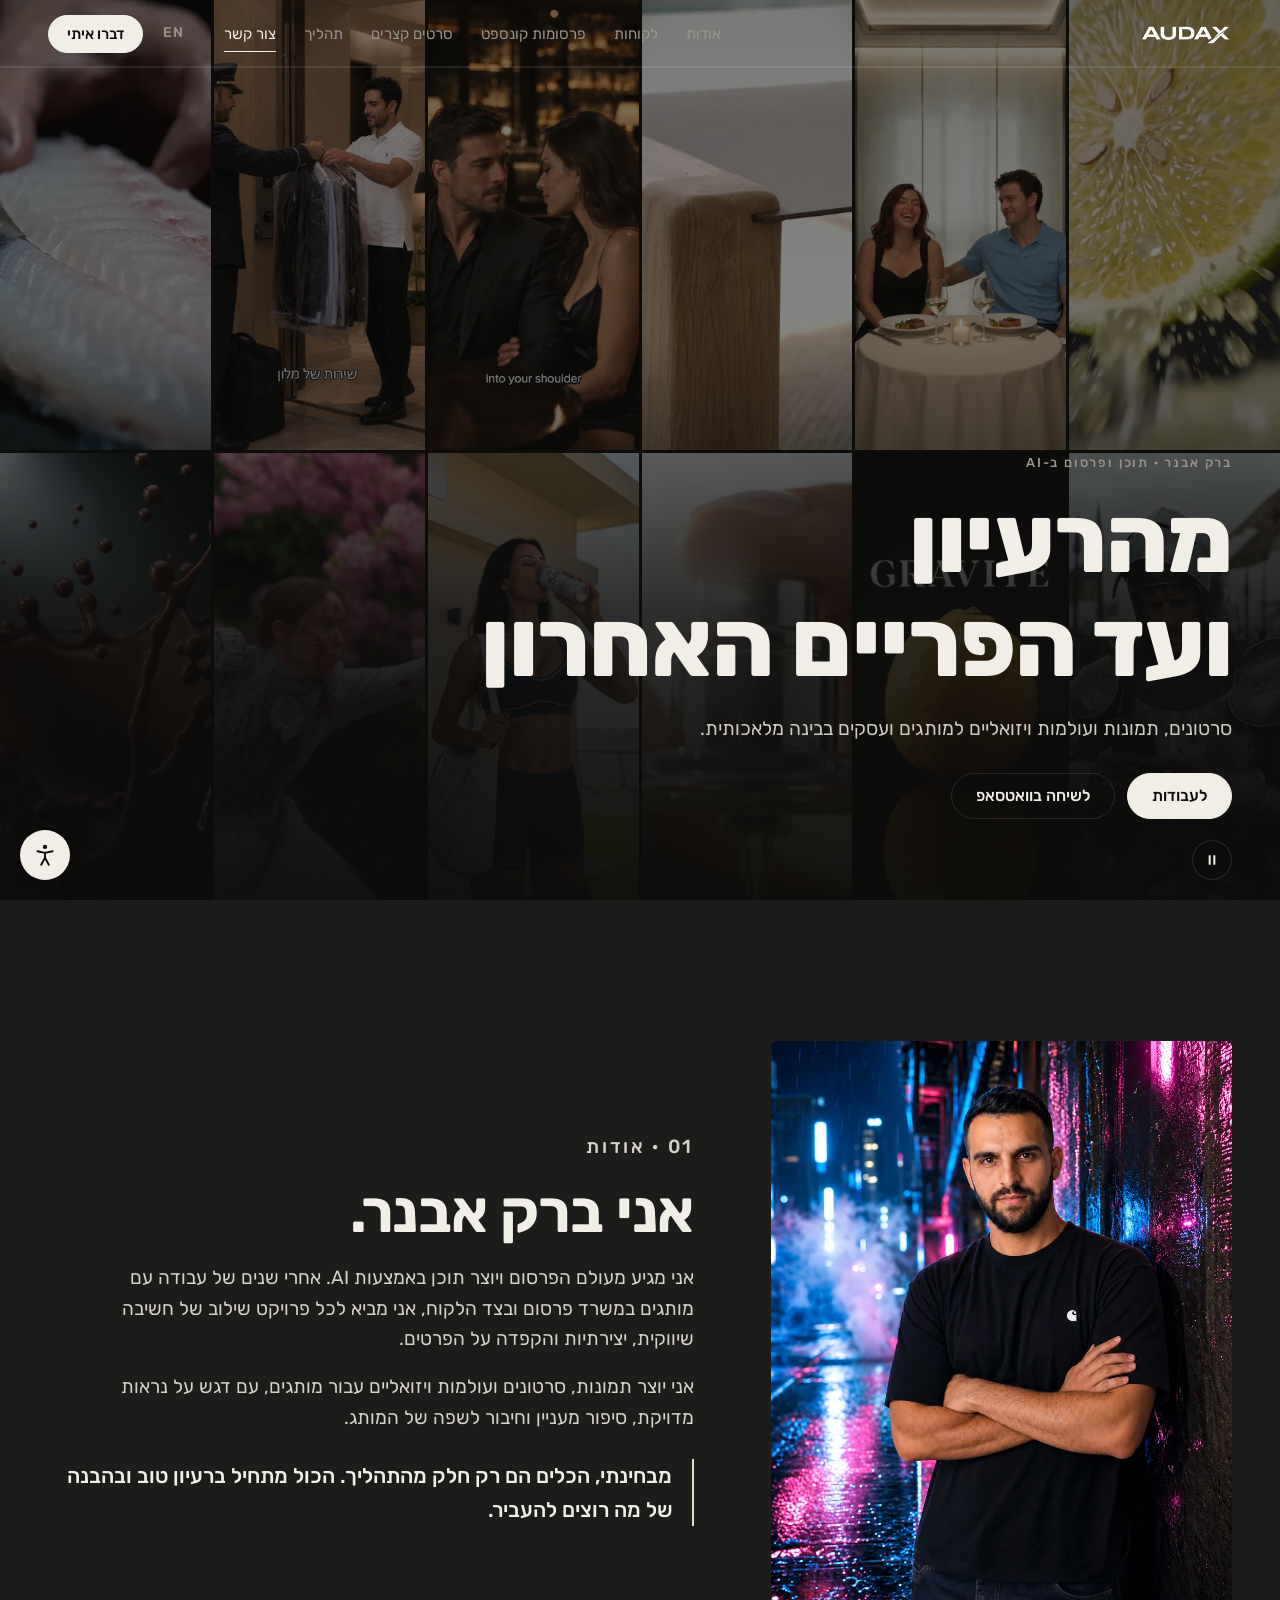
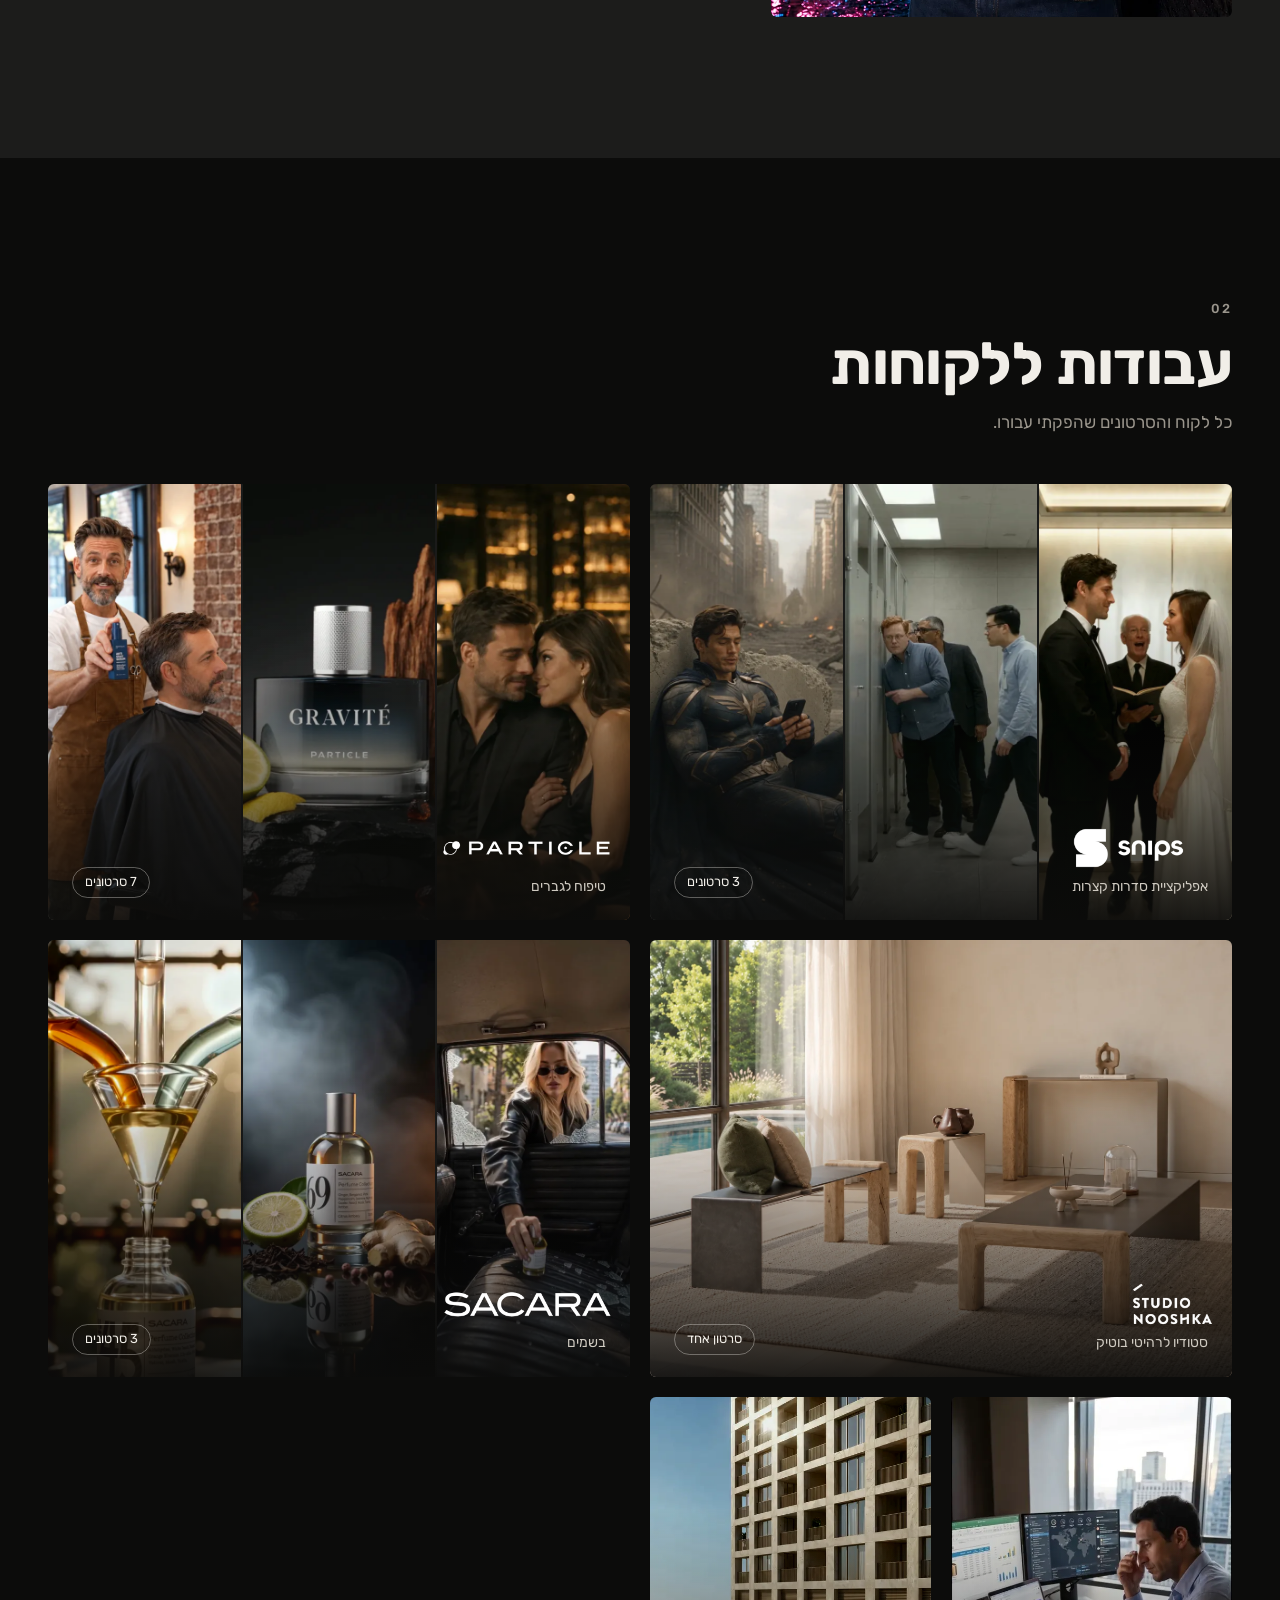
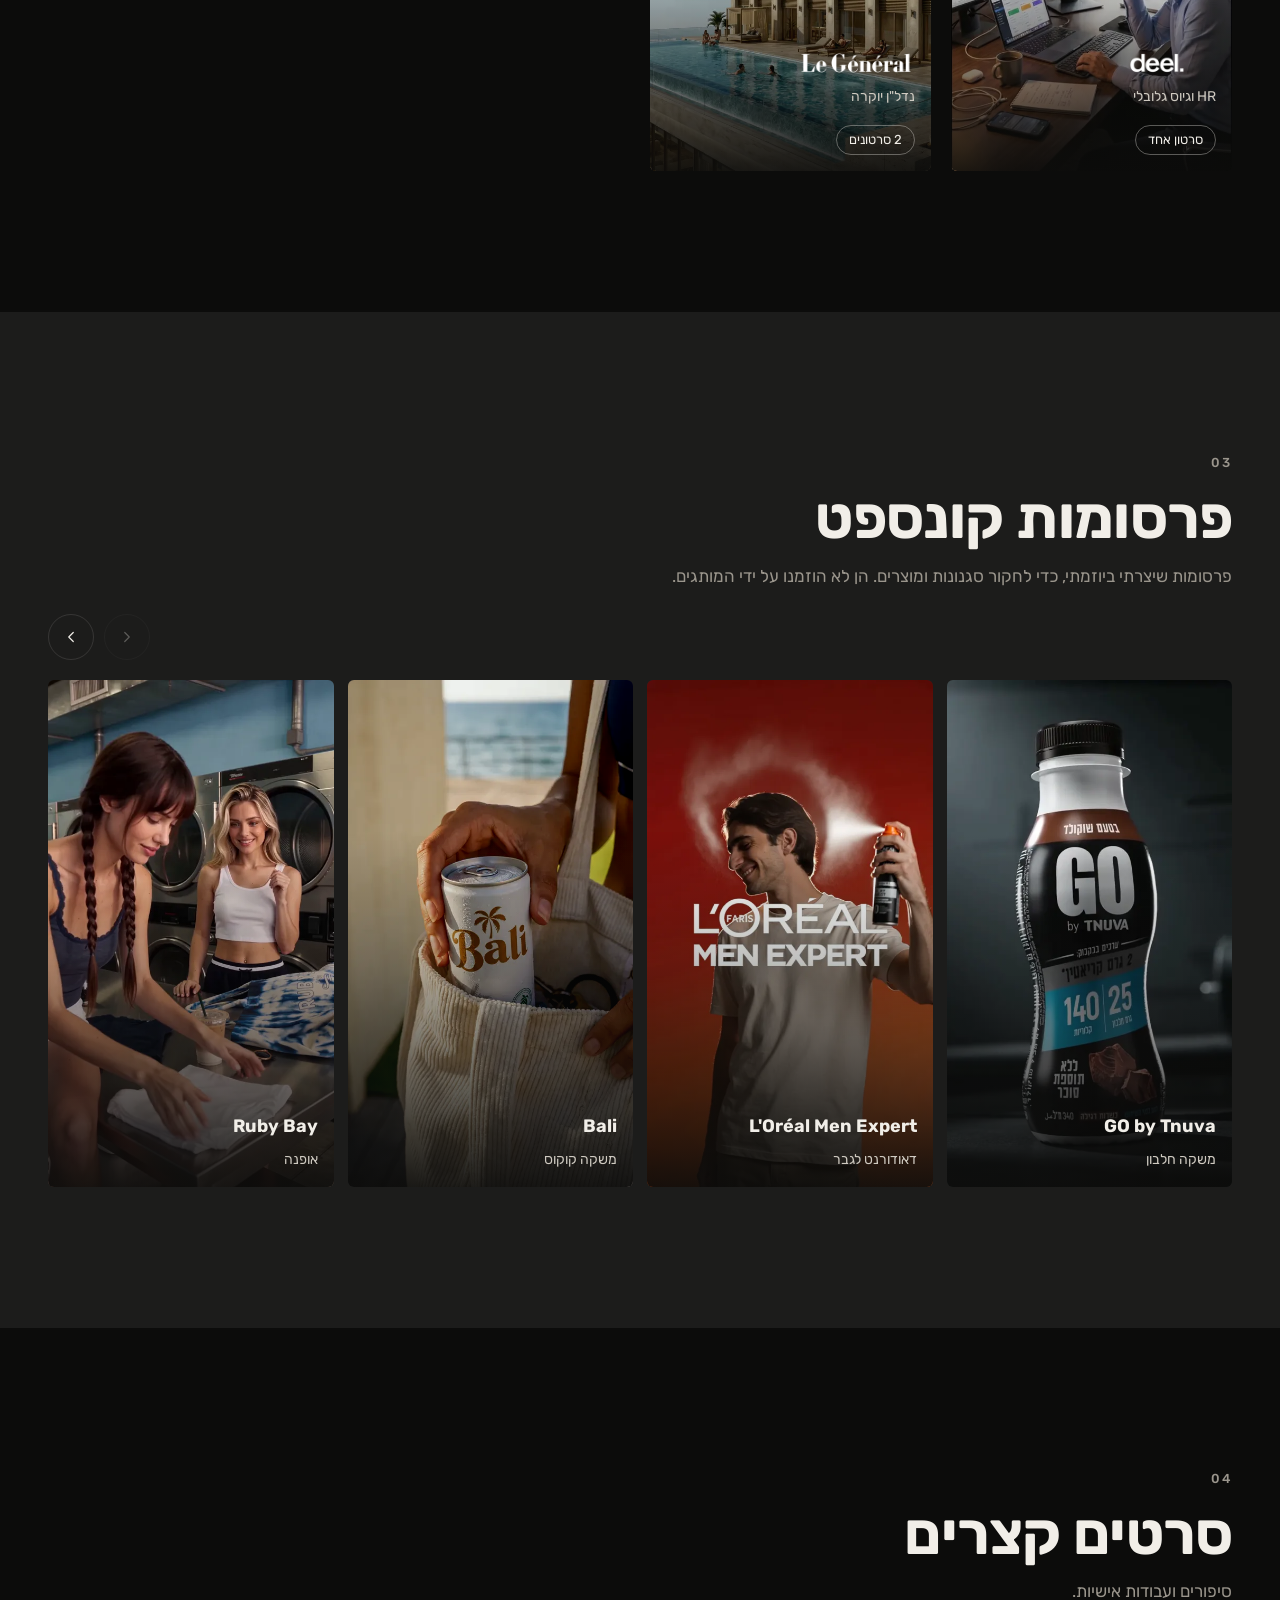
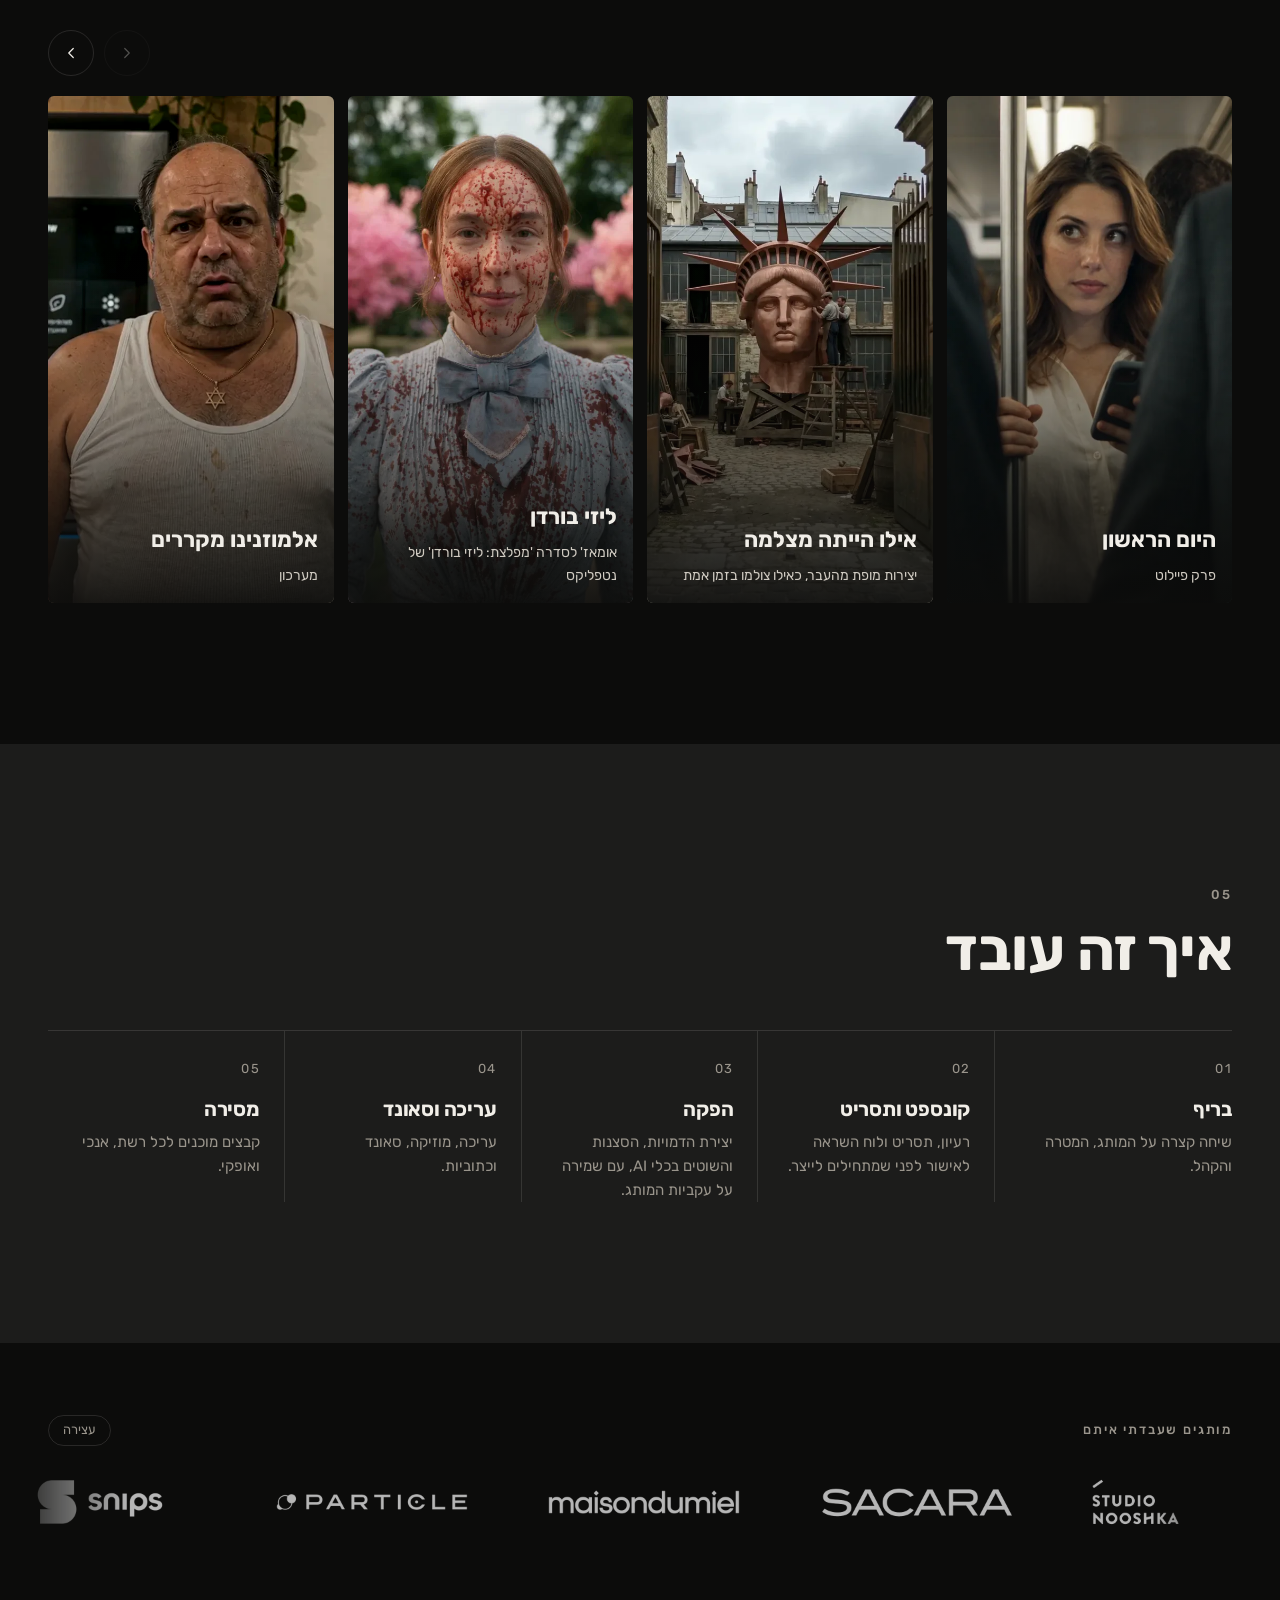
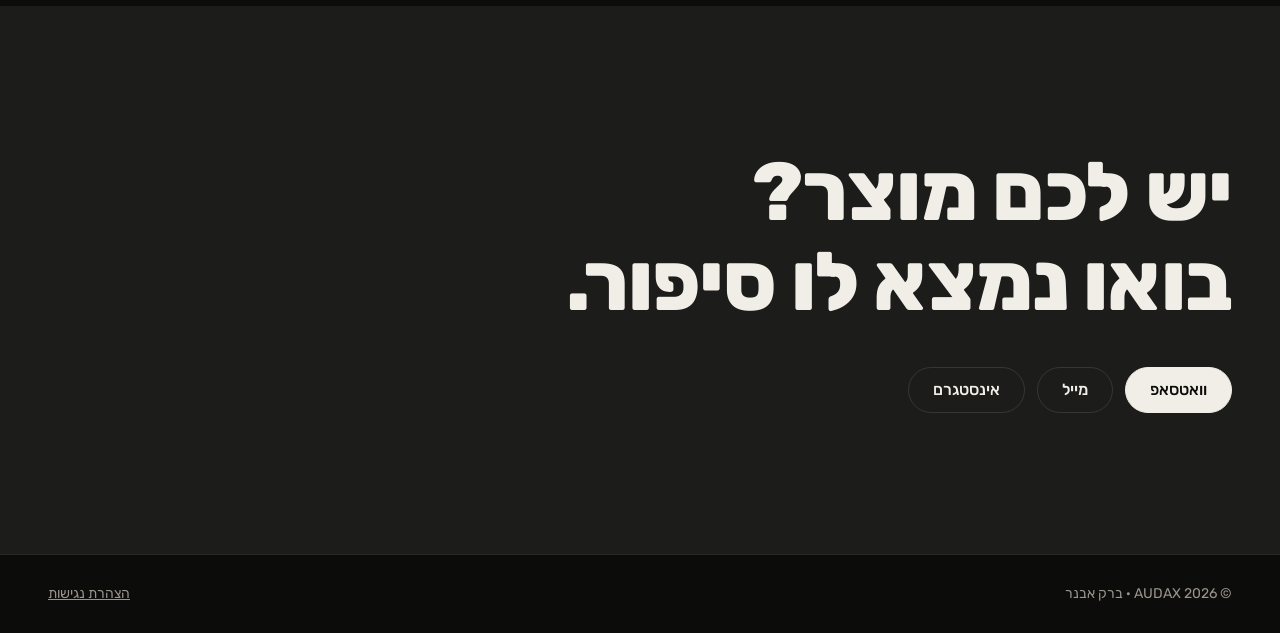
==== commit 2a9e7b3e: "Add Studio Nooshka (Dual Collection), hide Maison du Miel until client publishes Co-Authored-By: Cla" ====
--- a/index.html
+++ b/index.html
@@ -12,14 +12,14 @@
   <link rel="preconnect" href="https://fonts.googleapis.com">
   <link rel="preconnect" href="https://fonts.gstatic.com" crossorigin>
   <link href="https://fonts.googleapis.com/css2?family=Rubik:wght@300;400;500;700;800&display=swap" rel="stylesheet">
-  <link rel="stylesheet" href="assets/css/style.css?v=24">
+  <link rel="stylesheet" href="assets/css/style.css?v=26">
 </head>
 <body>
   <a class="skip" href="#main">דילוג לתוכן הראשי</a>
 
   <header class="site-header" id="top">
     <div class="wrap header-inner">
-      <a class="wordmark" href="#top"><img src="media/logos/audax.png?v=24" alt="AUDAX, לראש העמוד" width="720" height="168"></a>
+      <a class="wordmark" href="#top"><img src="media/logos/audax.png?v=26" alt="AUDAX, לראש העמוד" width="720" height="168"></a>
       <nav class="nav" id="nav" aria-label="ניווט ראשי">
         <a href="#about">אודות</a>
         <a href="#clients">לקוחות</a>
@@ -63,7 +63,7 @@
     <section class="section bg-gray" id="about" aria-labelledby="about-h">
       <div class="wrap about">
         <div class="about-photo reveal">
-          <img src="media/about/barak.webp?v=24" alt="ברק אבנר" width="900" height="1200" loading="lazy">
+          <img src="media/about/barak.webp?v=26" alt="ברק אבנר" width="900" height="1200" loading="lazy">
         </div>
         <div class="about-text reveal">
           <p class="eyebrow">01 · אודות</p>
@@ -188,8 +188,8 @@
     </figure>
   </div>
 
-  <script src="assets/js/data.js?v=24"></script>
-  <script src="assets/js/main.js?v=24"></script>
-  <script src="assets/js/a11y.js?v=24"></script>
+  <script src="assets/js/data.js?v=26"></script>
+  <script src="assets/js/main.js?v=26"></script>
+  <script src="assets/js/a11y.js?v=26"></script>
 </body>
 </html>
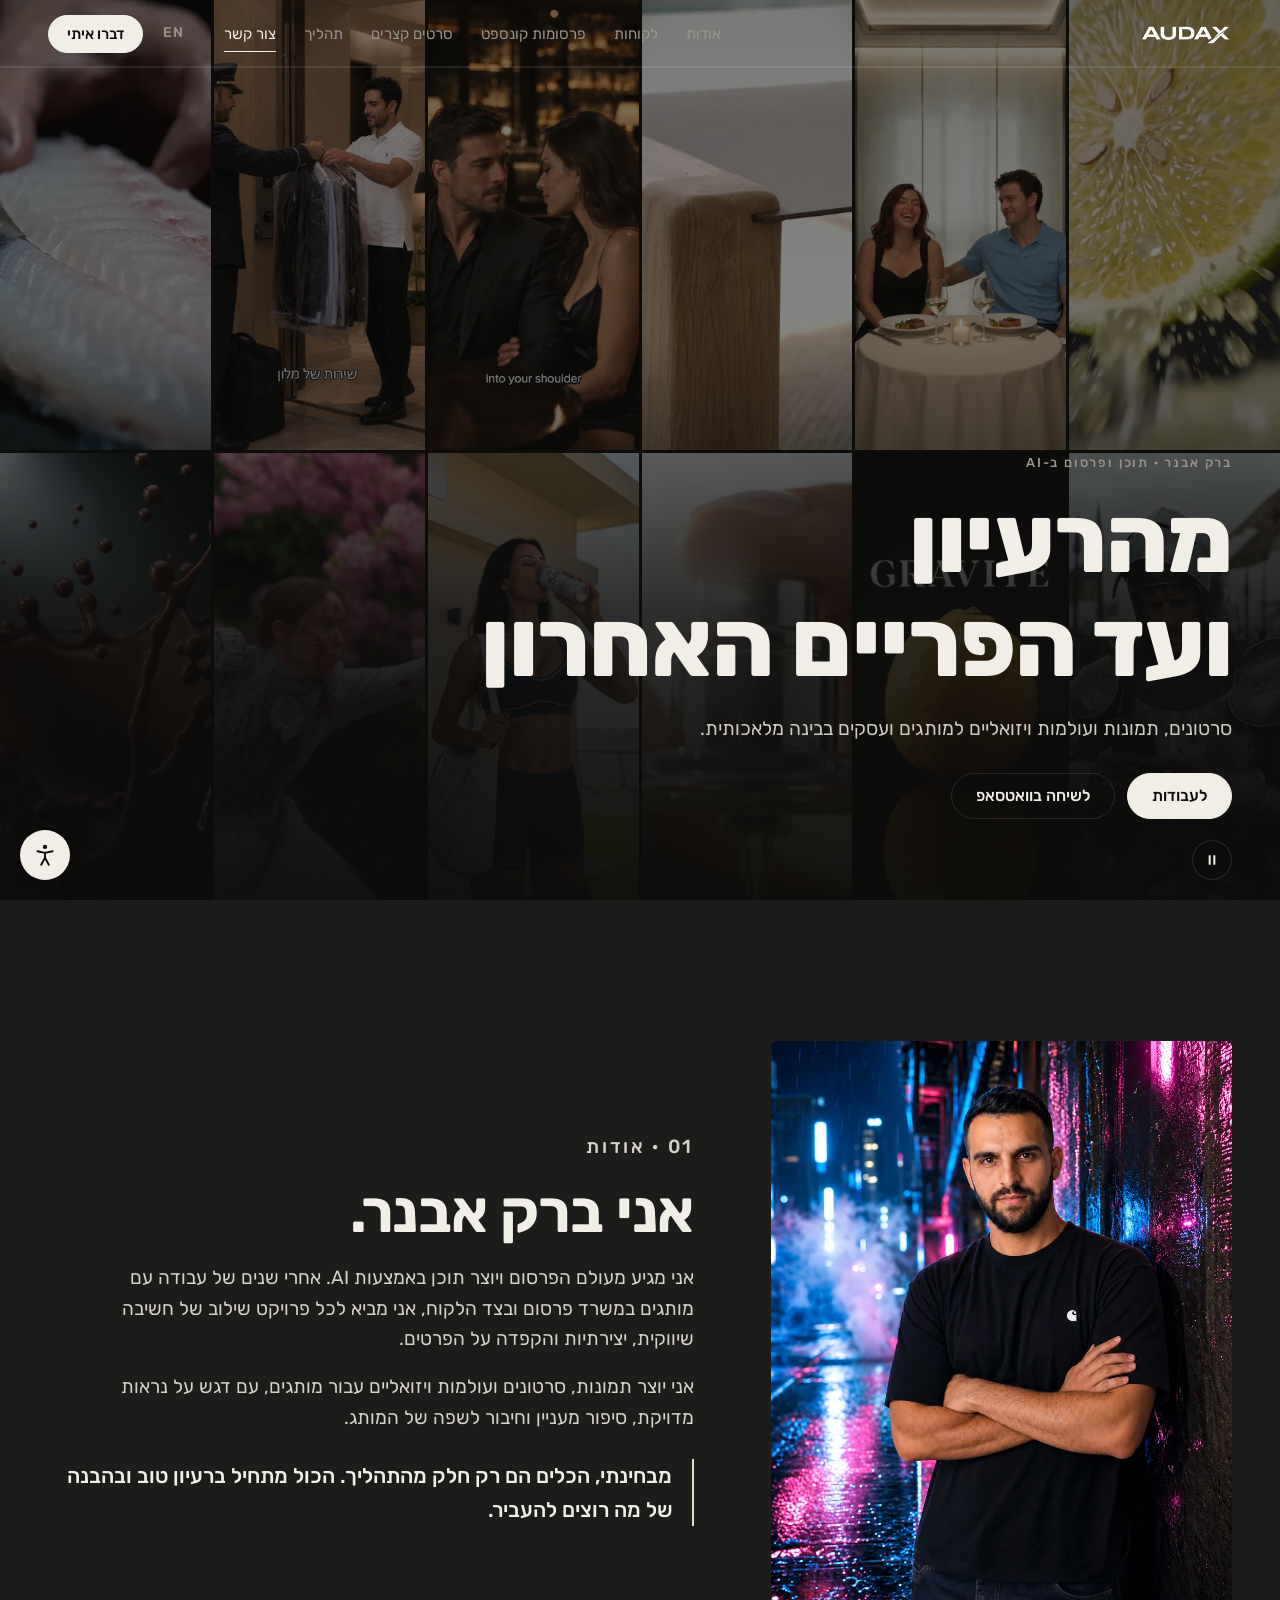
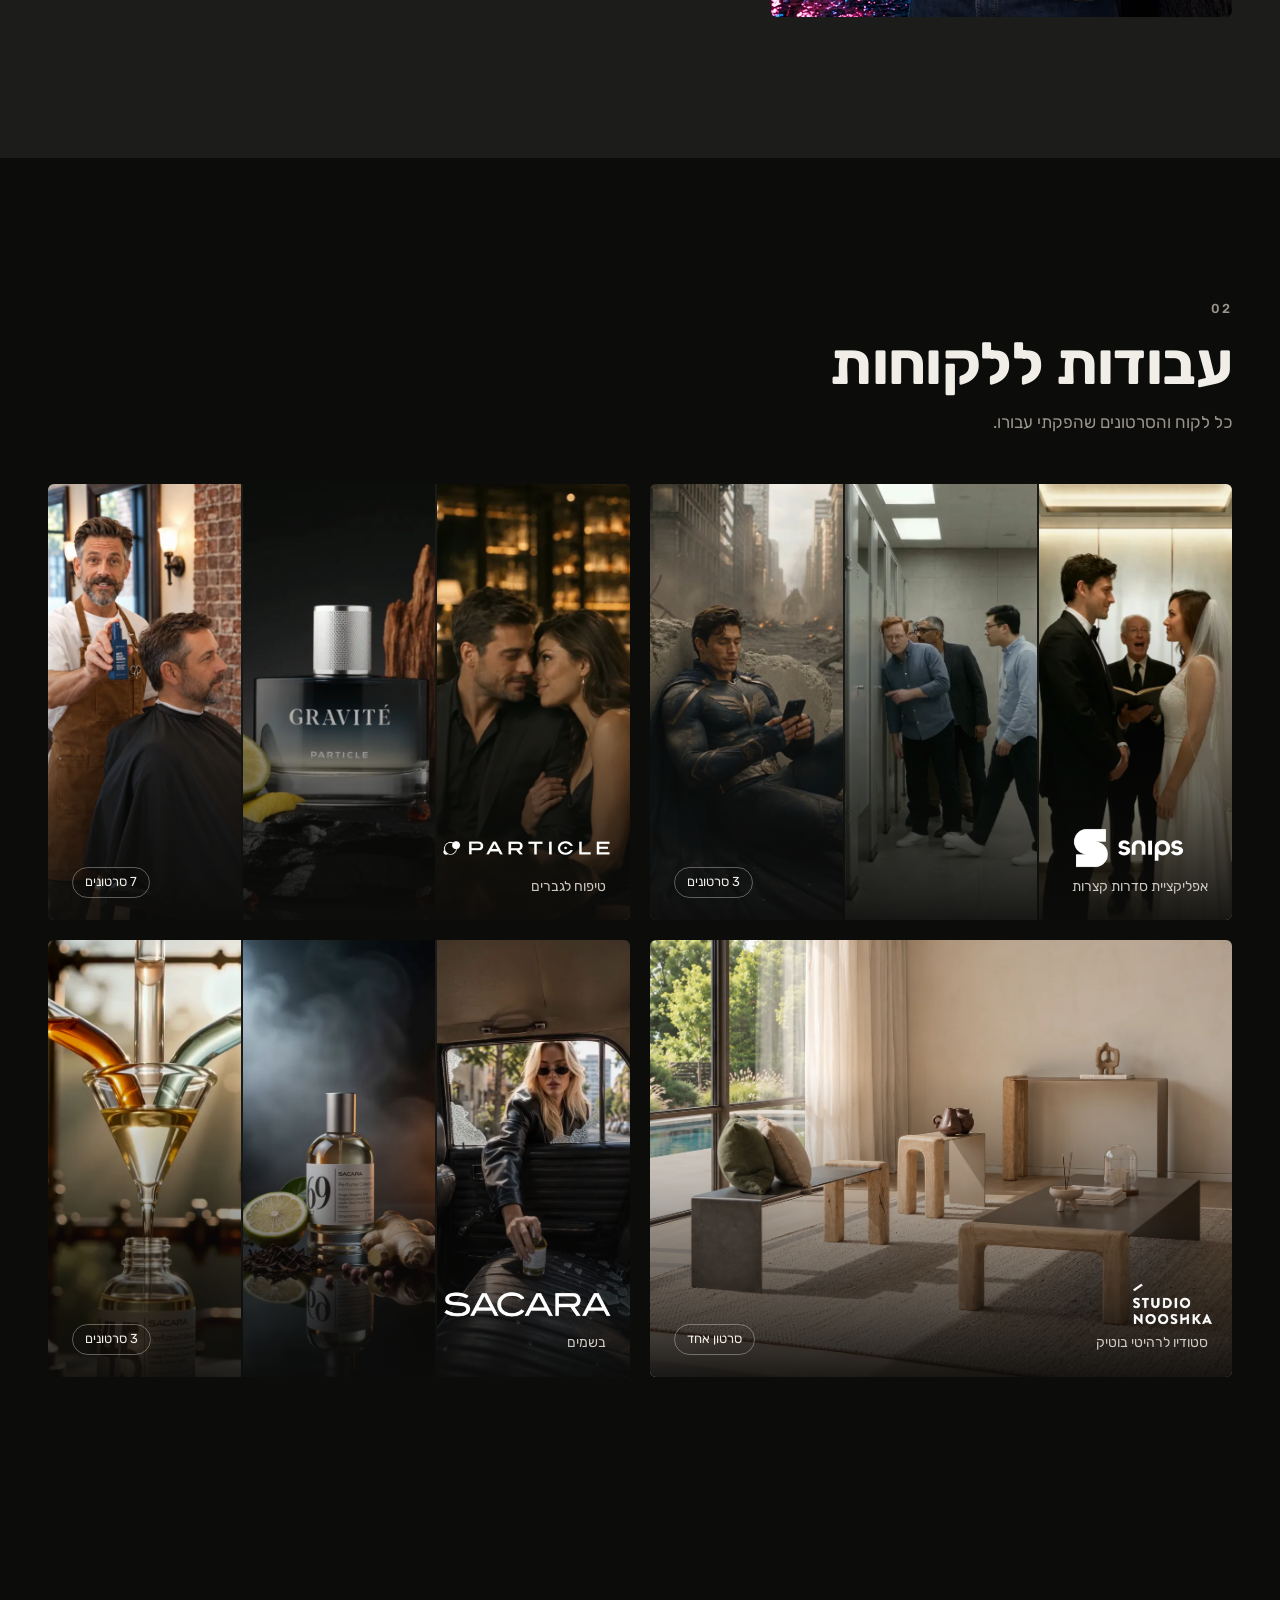
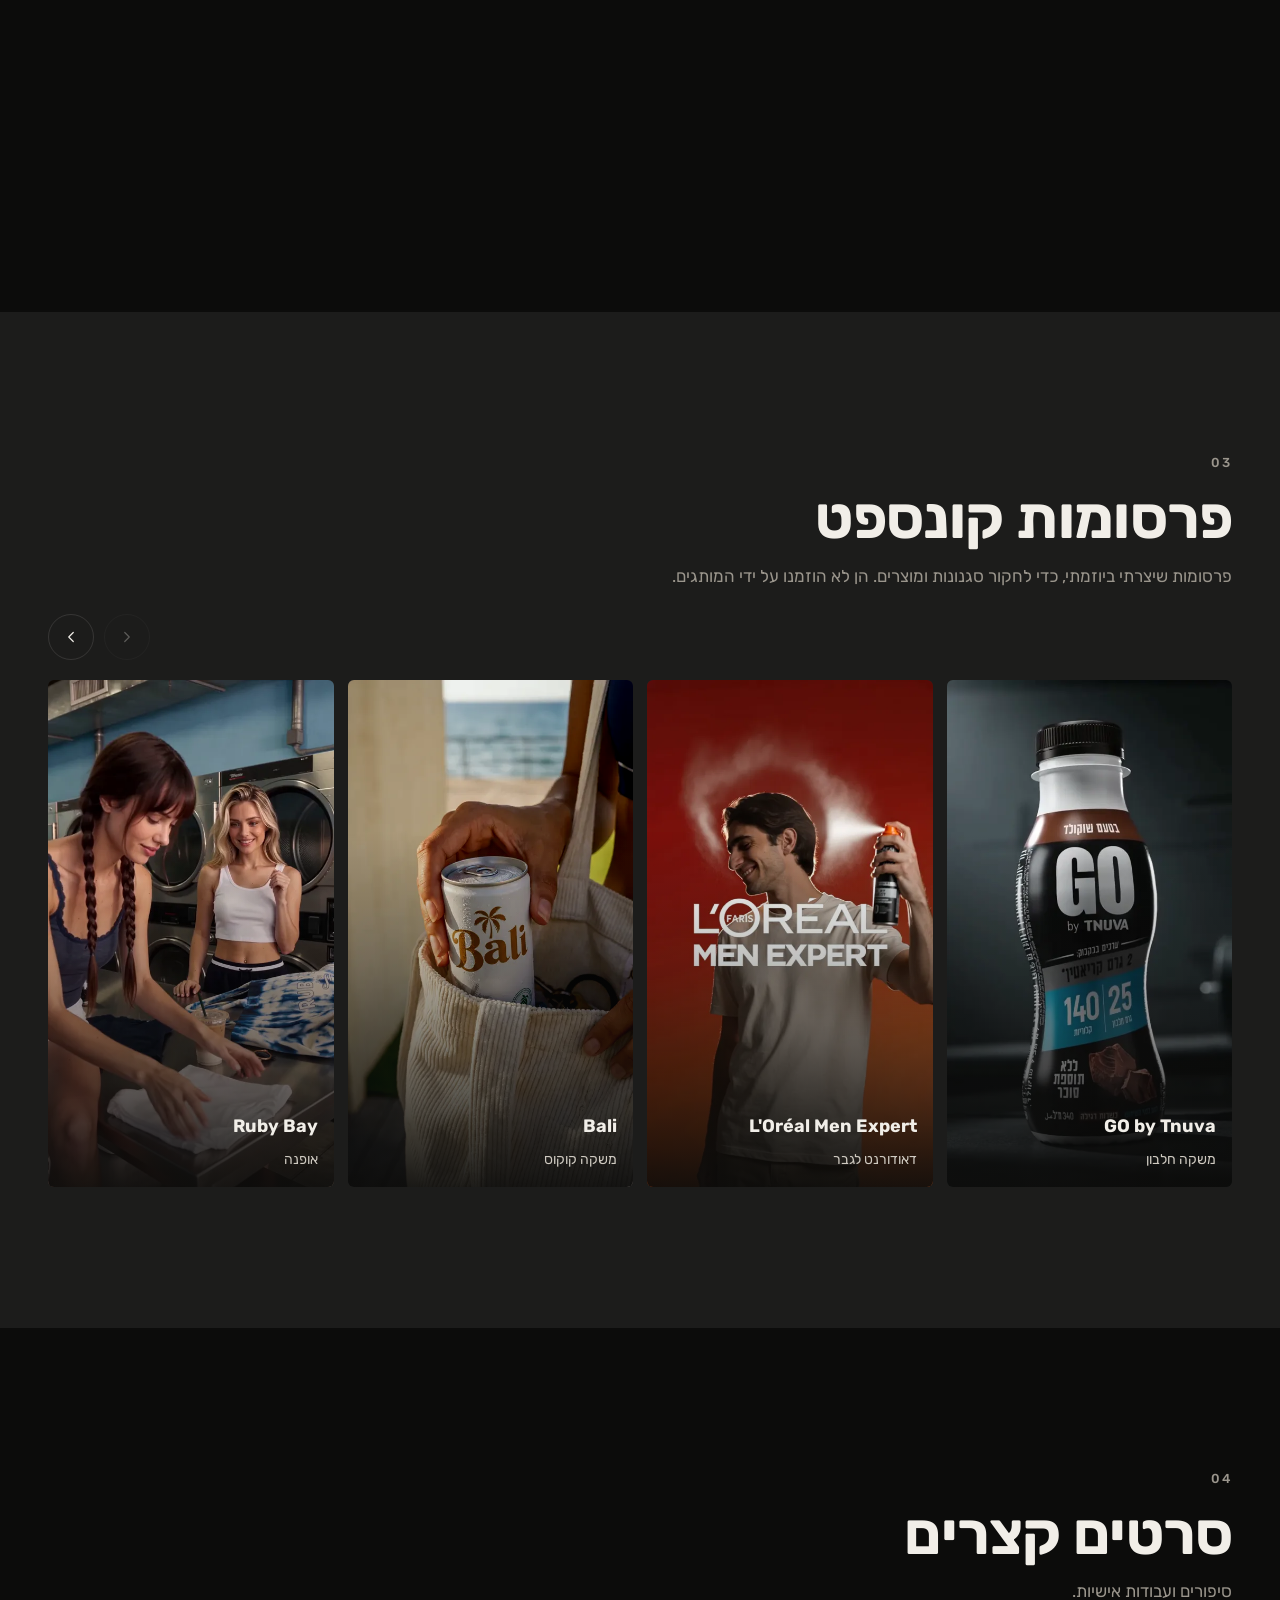
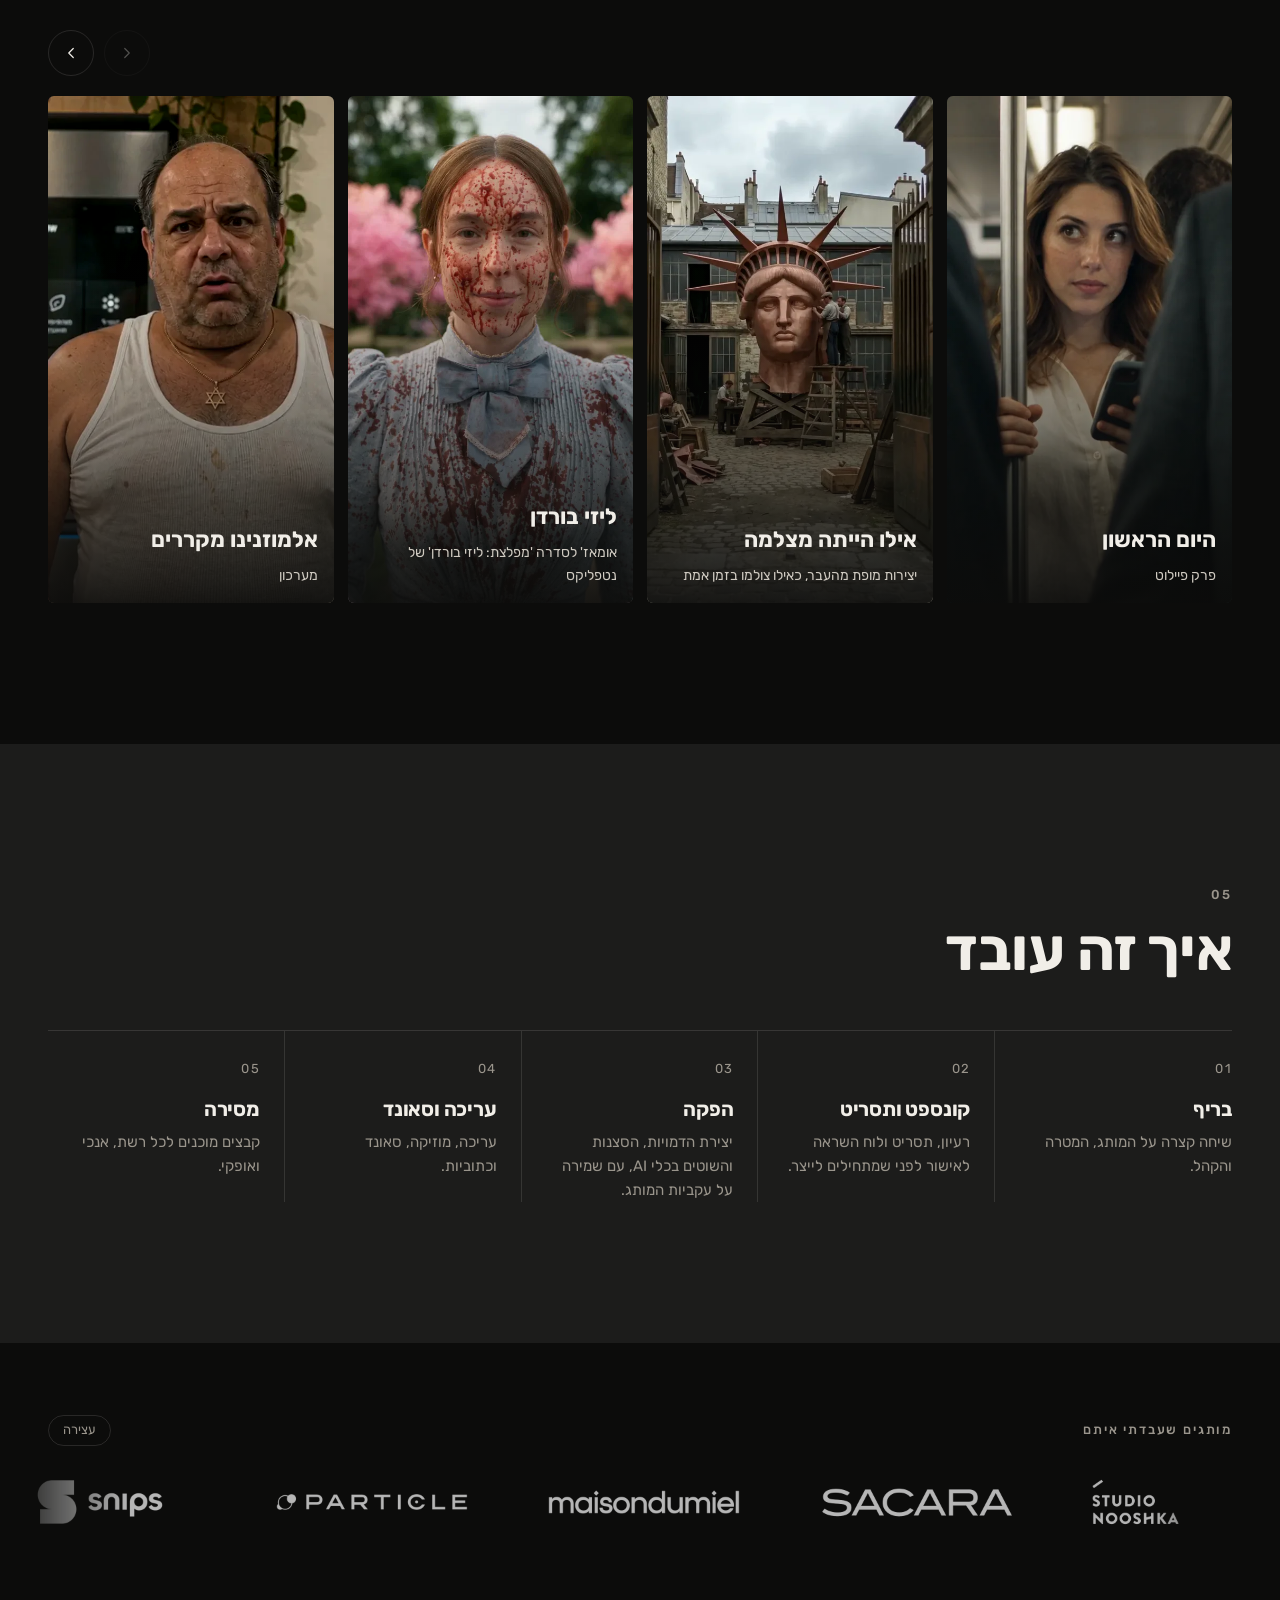
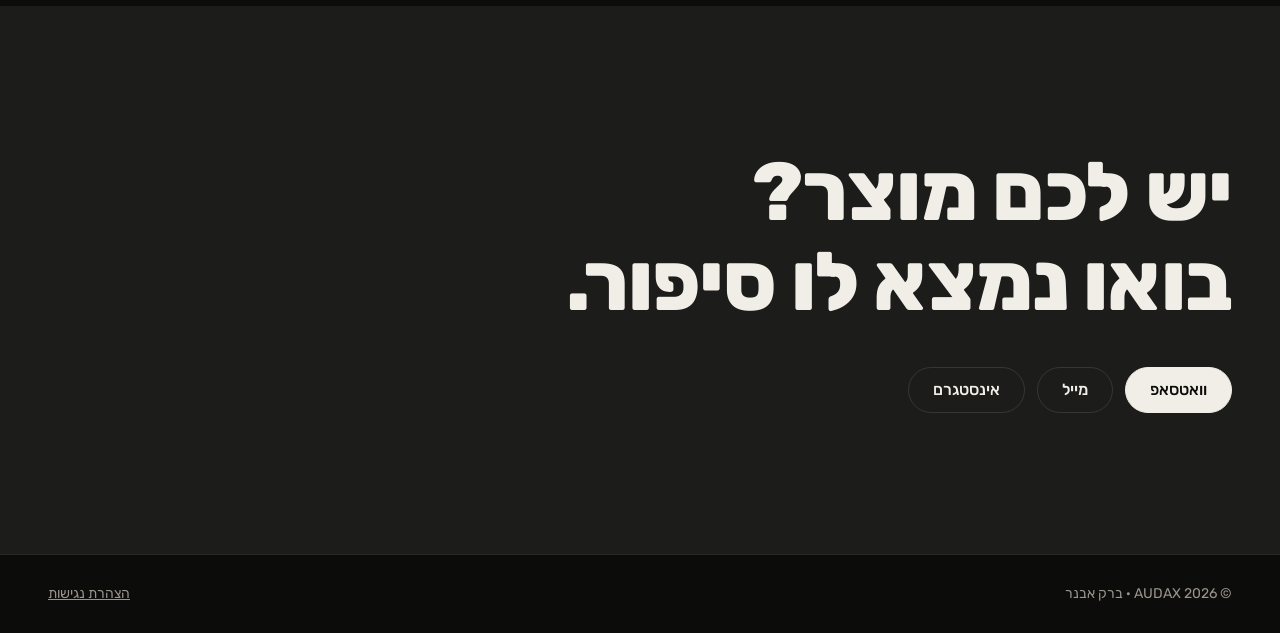
==== commit 7cea3561: "Add dedicated link-preview image (logo + film strip of works) Co-Authored-By: Claude Opus 5.5 <norep" ====
--- a/index.html
+++ b/index.html
@@ -7,7 +7,10 @@
   <meta name="description" content="AUDAX, ברק אבנר. סרטונים, תמונות ועולמות ויזואליים למותגים, עם חשיבה של איש פרסום.">
   <meta property="og:title" content="AUDAX · תוכן ופרסום ב-AI">
   <meta property="og:description" content="סרטונים, תמונות ועולמות ויזואליים למותגים.">
-  <meta property="og:image" content="media/posters/sacara-2.webp">
+  <meta property="og:image" content="https://audax-tlv.github.io/media/og.jpg">
+  <meta property="og:image:width" content="1200">
+  <meta property="og:image:height" content="630">
+  <meta name="twitter:card" content="summary_large_image">
   <meta name="theme-color" content="#0c0c0b">
   <link rel="preconnect" href="https://fonts.googleapis.com">
   <link rel="preconnect" href="https://fonts.gstatic.com" crossorigin>
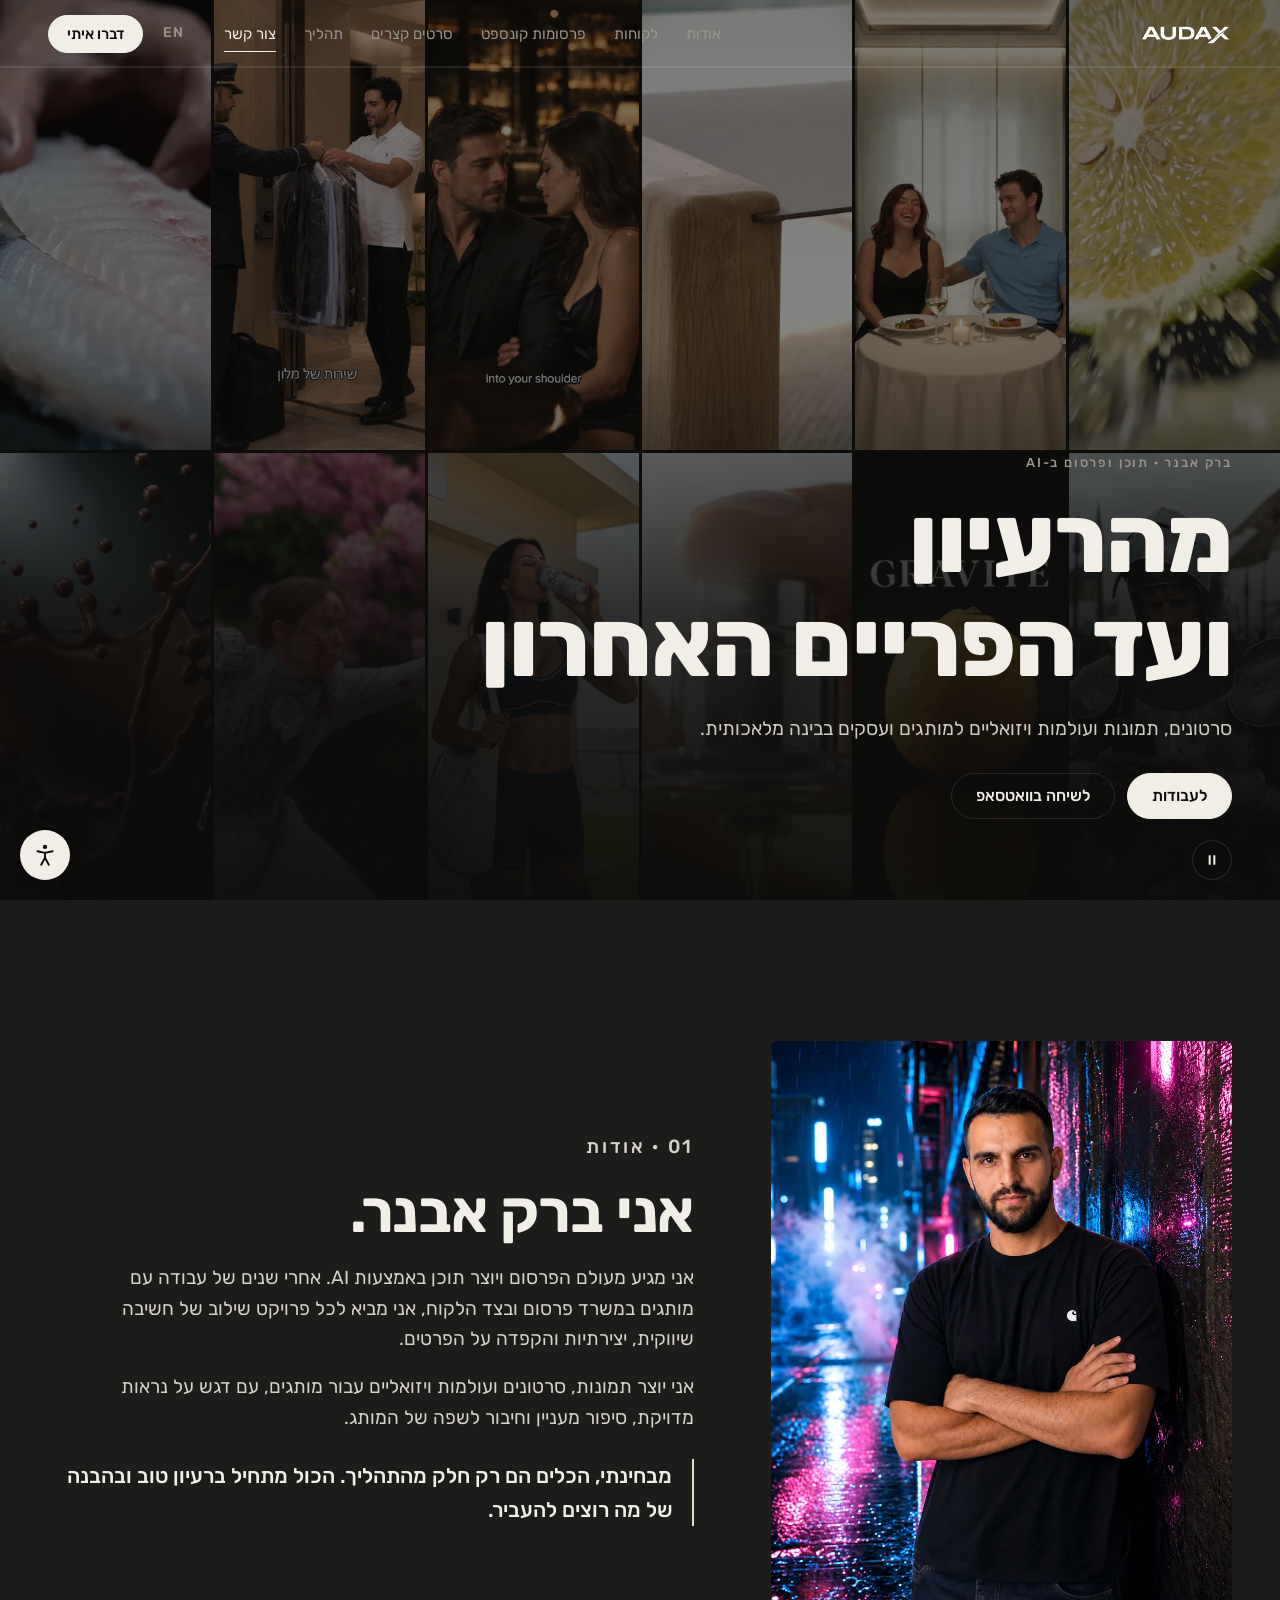
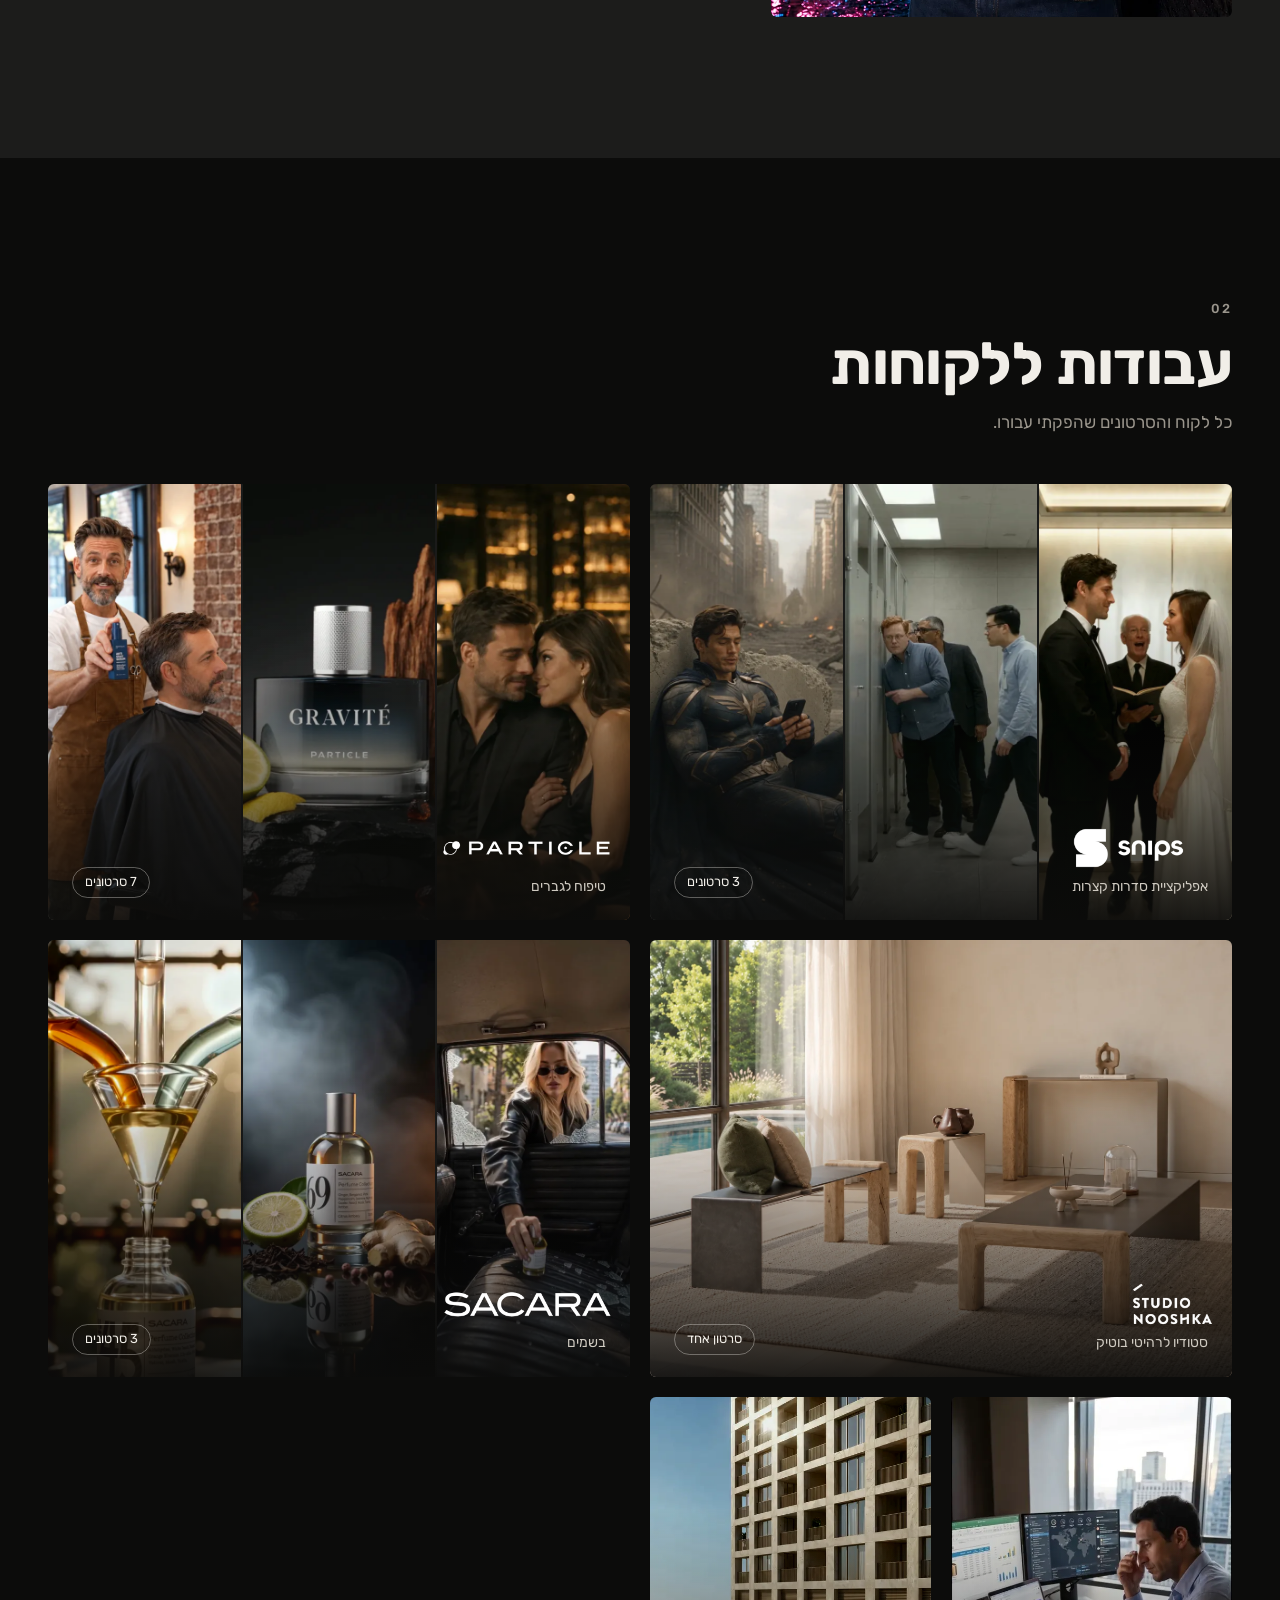
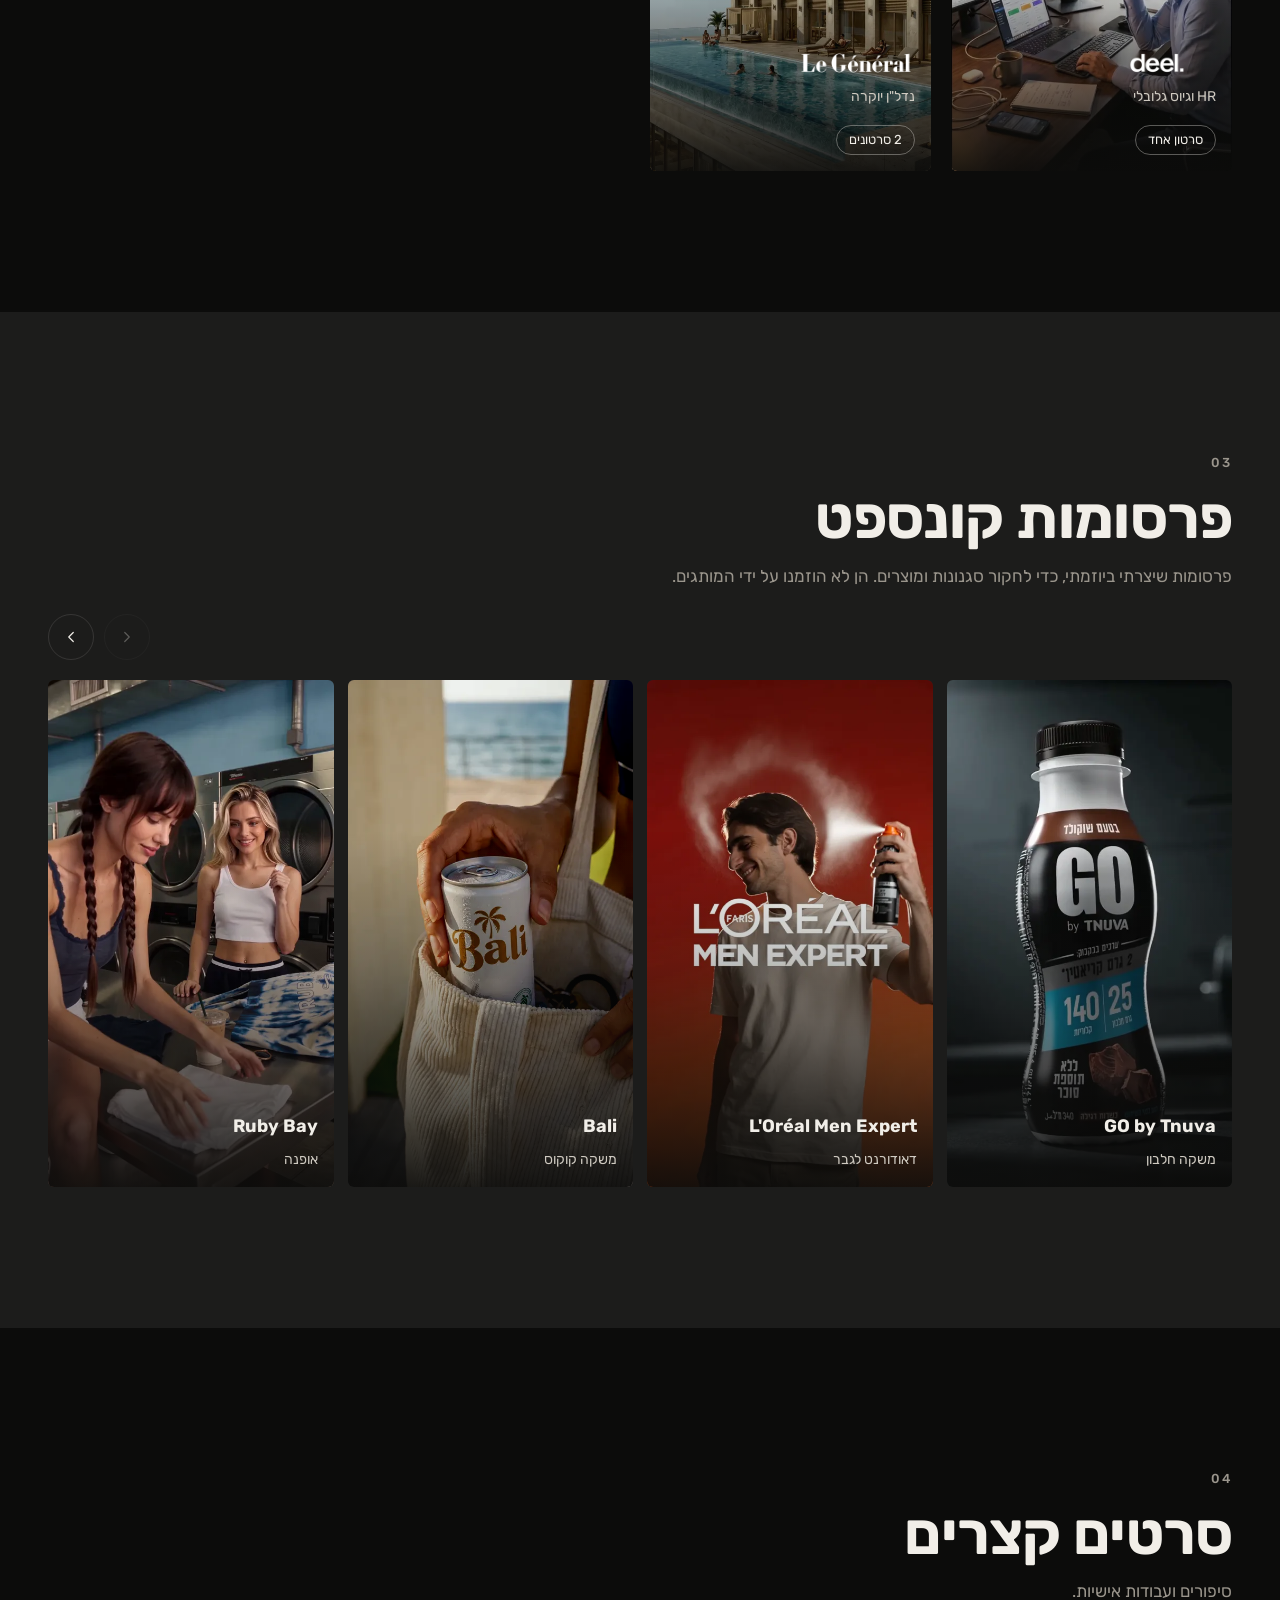
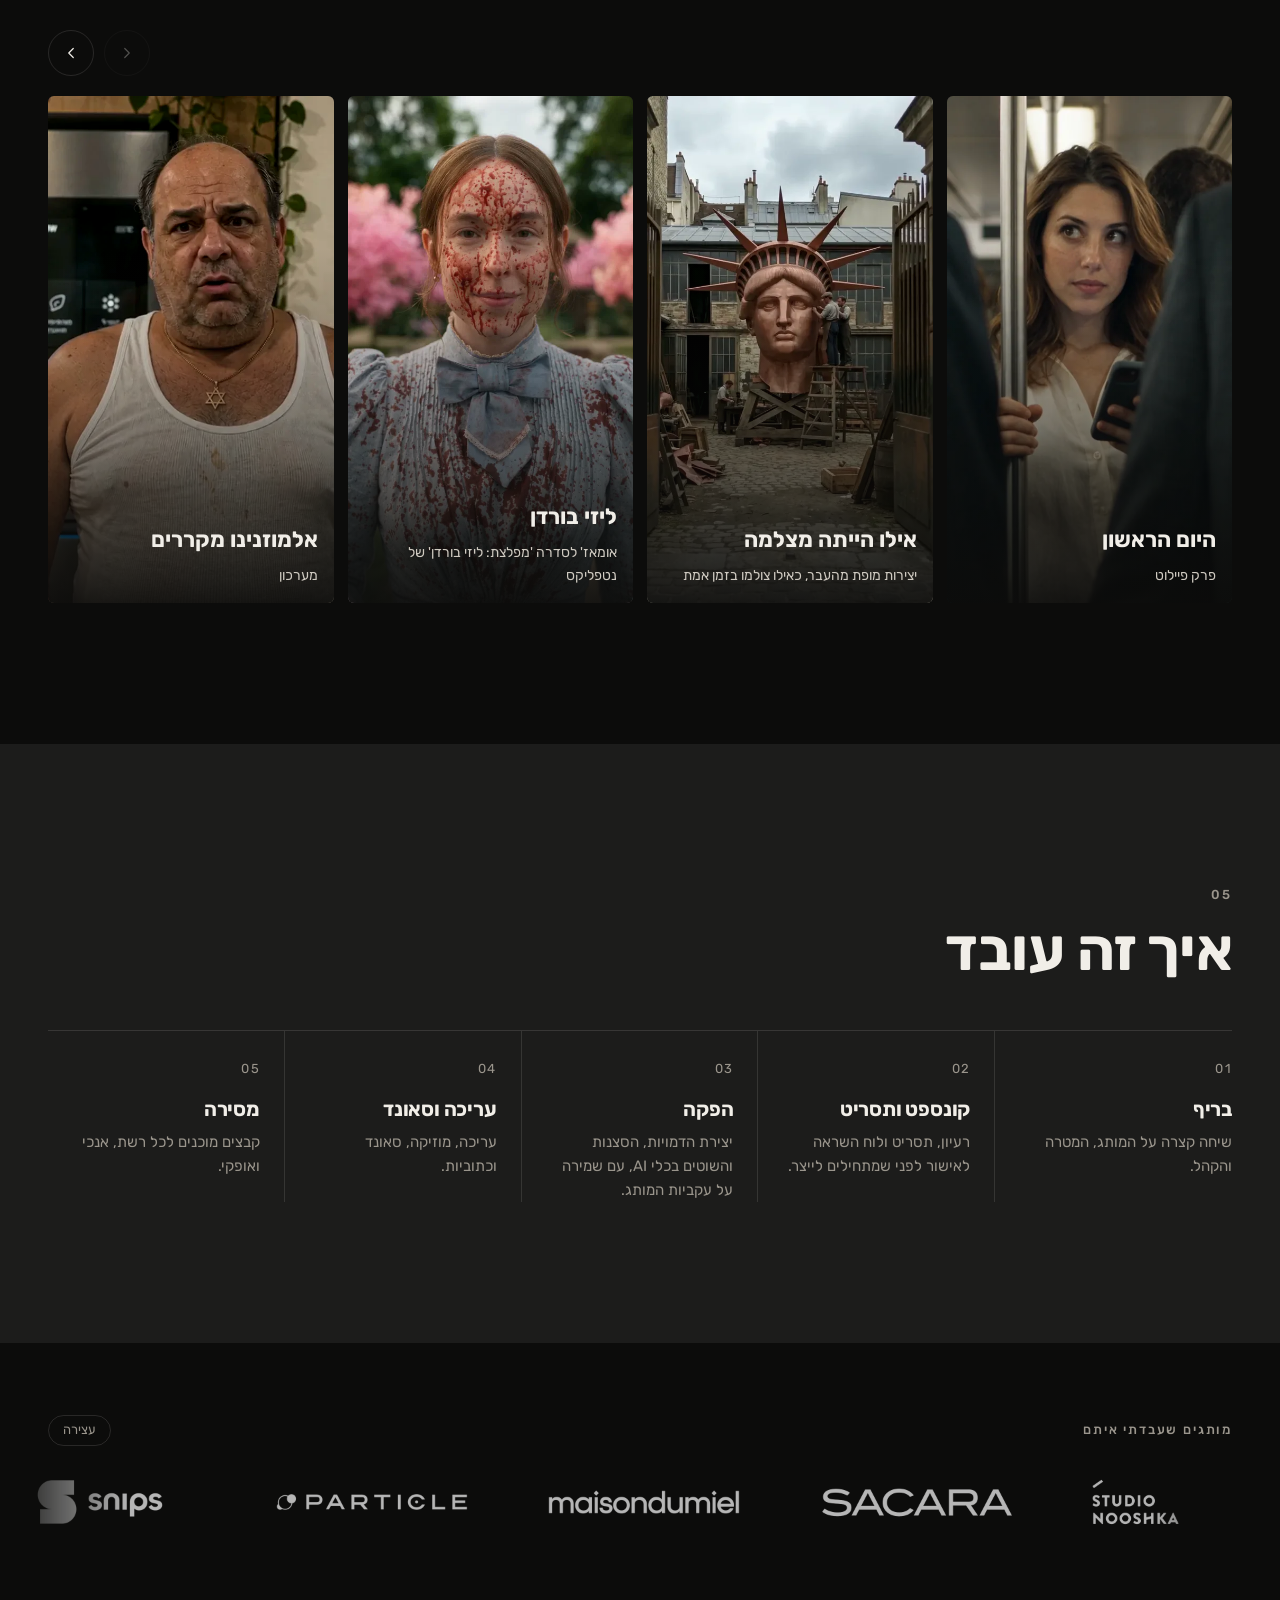
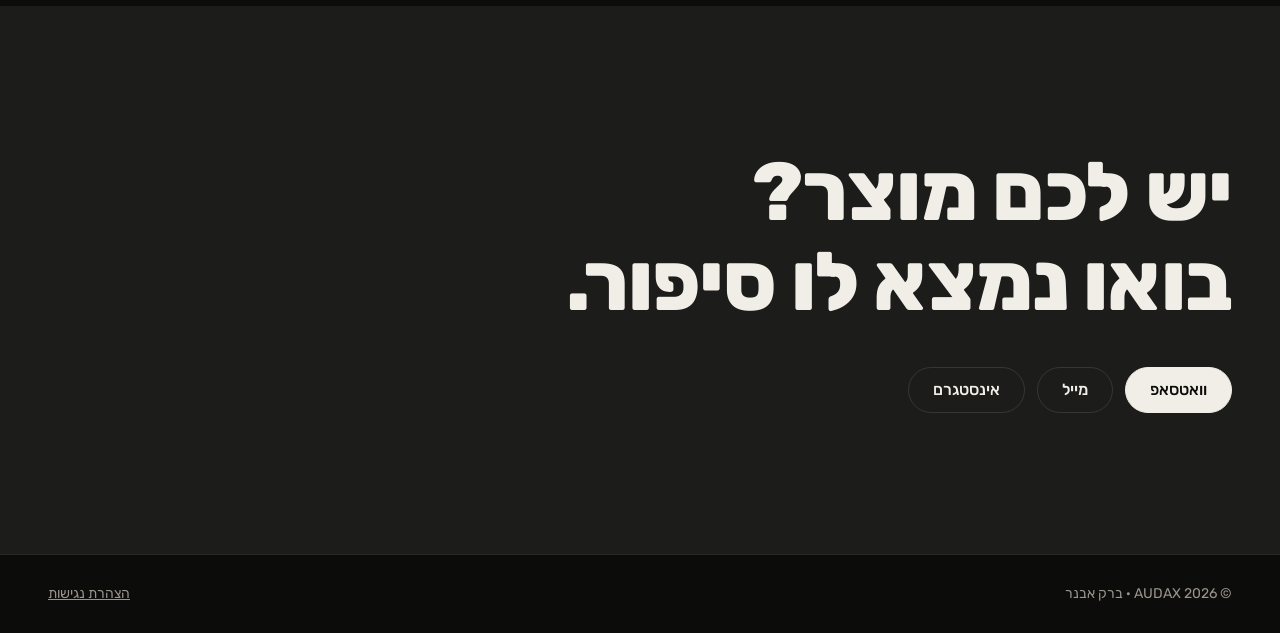
==== commit dde0a6c2: "Link preview: smaller logo for square crop, title AUDAX | AI Advertising Co-Authored-By: Claude Opus" ====
--- a/index.html
+++ b/index.html
@@ -5,9 +5,9 @@
   <meta name="viewport" content="width=device-width, initial-scale=1">
   <title>AUDAX · ברק אבנר · תוכן ופרסום ב-AI</title>
   <meta name="description" content="AUDAX, ברק אבנר. סרטונים, תמונות ועולמות ויזואליים למותגים, עם חשיבה של איש פרסום.">
-  <meta property="og:title" content="AUDAX · תוכן ופרסום ב-AI">
+  <meta property="og:title" content="AUDAX | AI Advertising">
   <meta property="og:description" content="סרטונים, תמונות ועולמות ויזואליים למותגים.">
-  <meta property="og:image" content="https://audax-tlv.github.io/media/og.jpg">
+  <meta property="og:image" content="https://audax-tlv.github.io/media/og.jpg?v=2">
   <meta property="og:image:width" content="1200">
   <meta property="og:image:height" content="630">
   <meta name="twitter:card" content="summary_large_image">
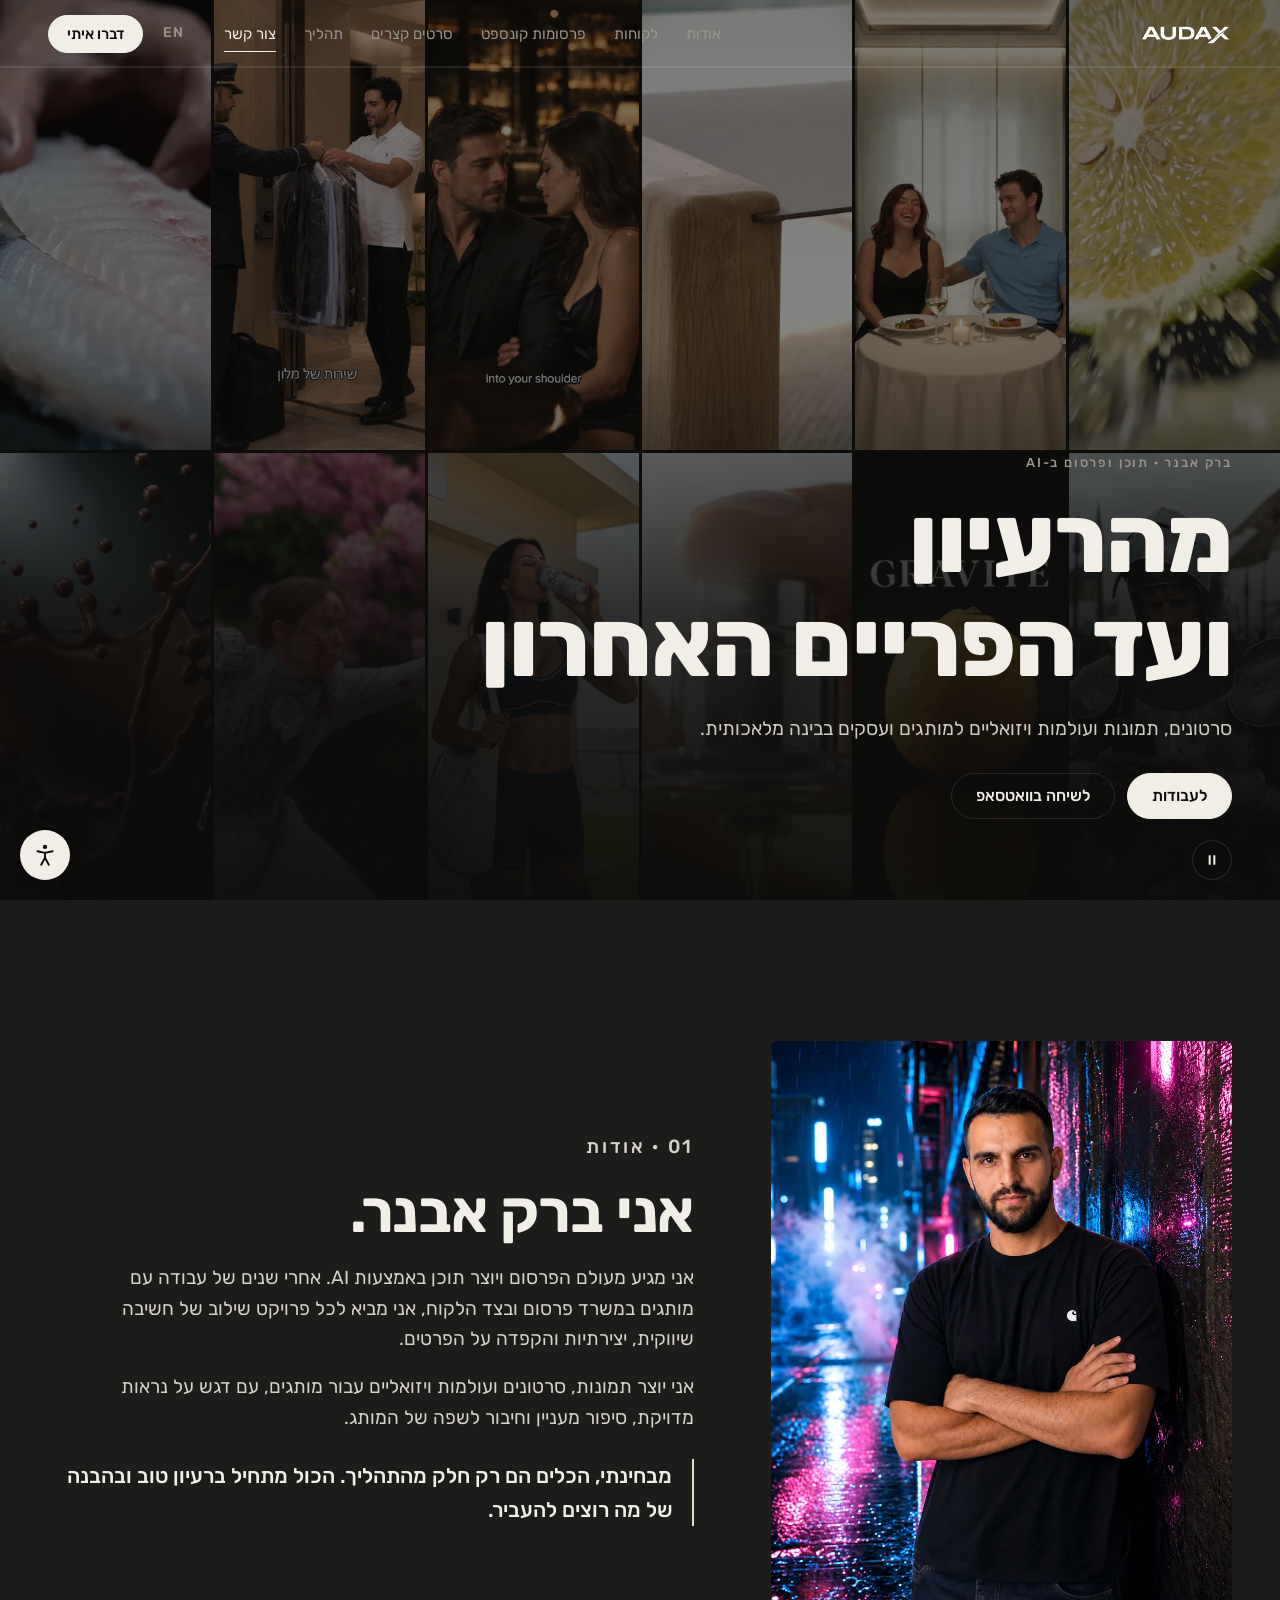
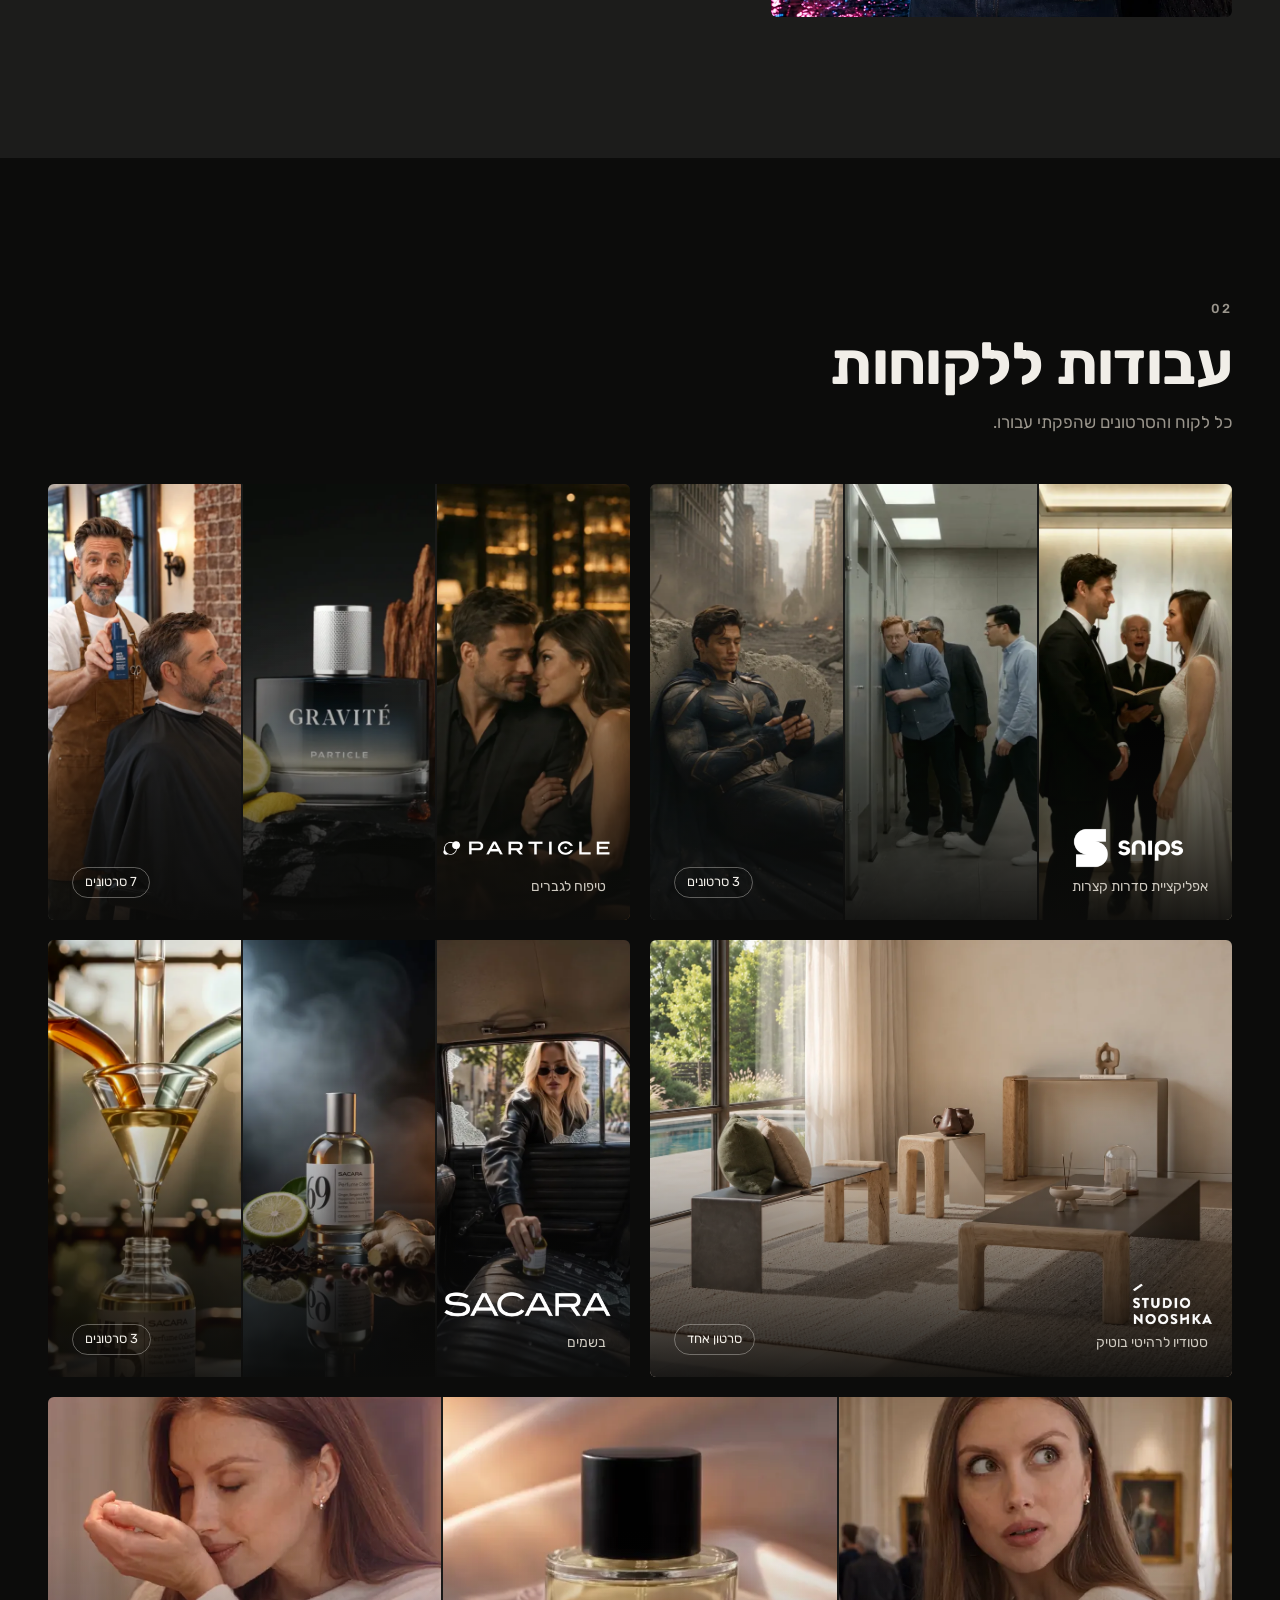
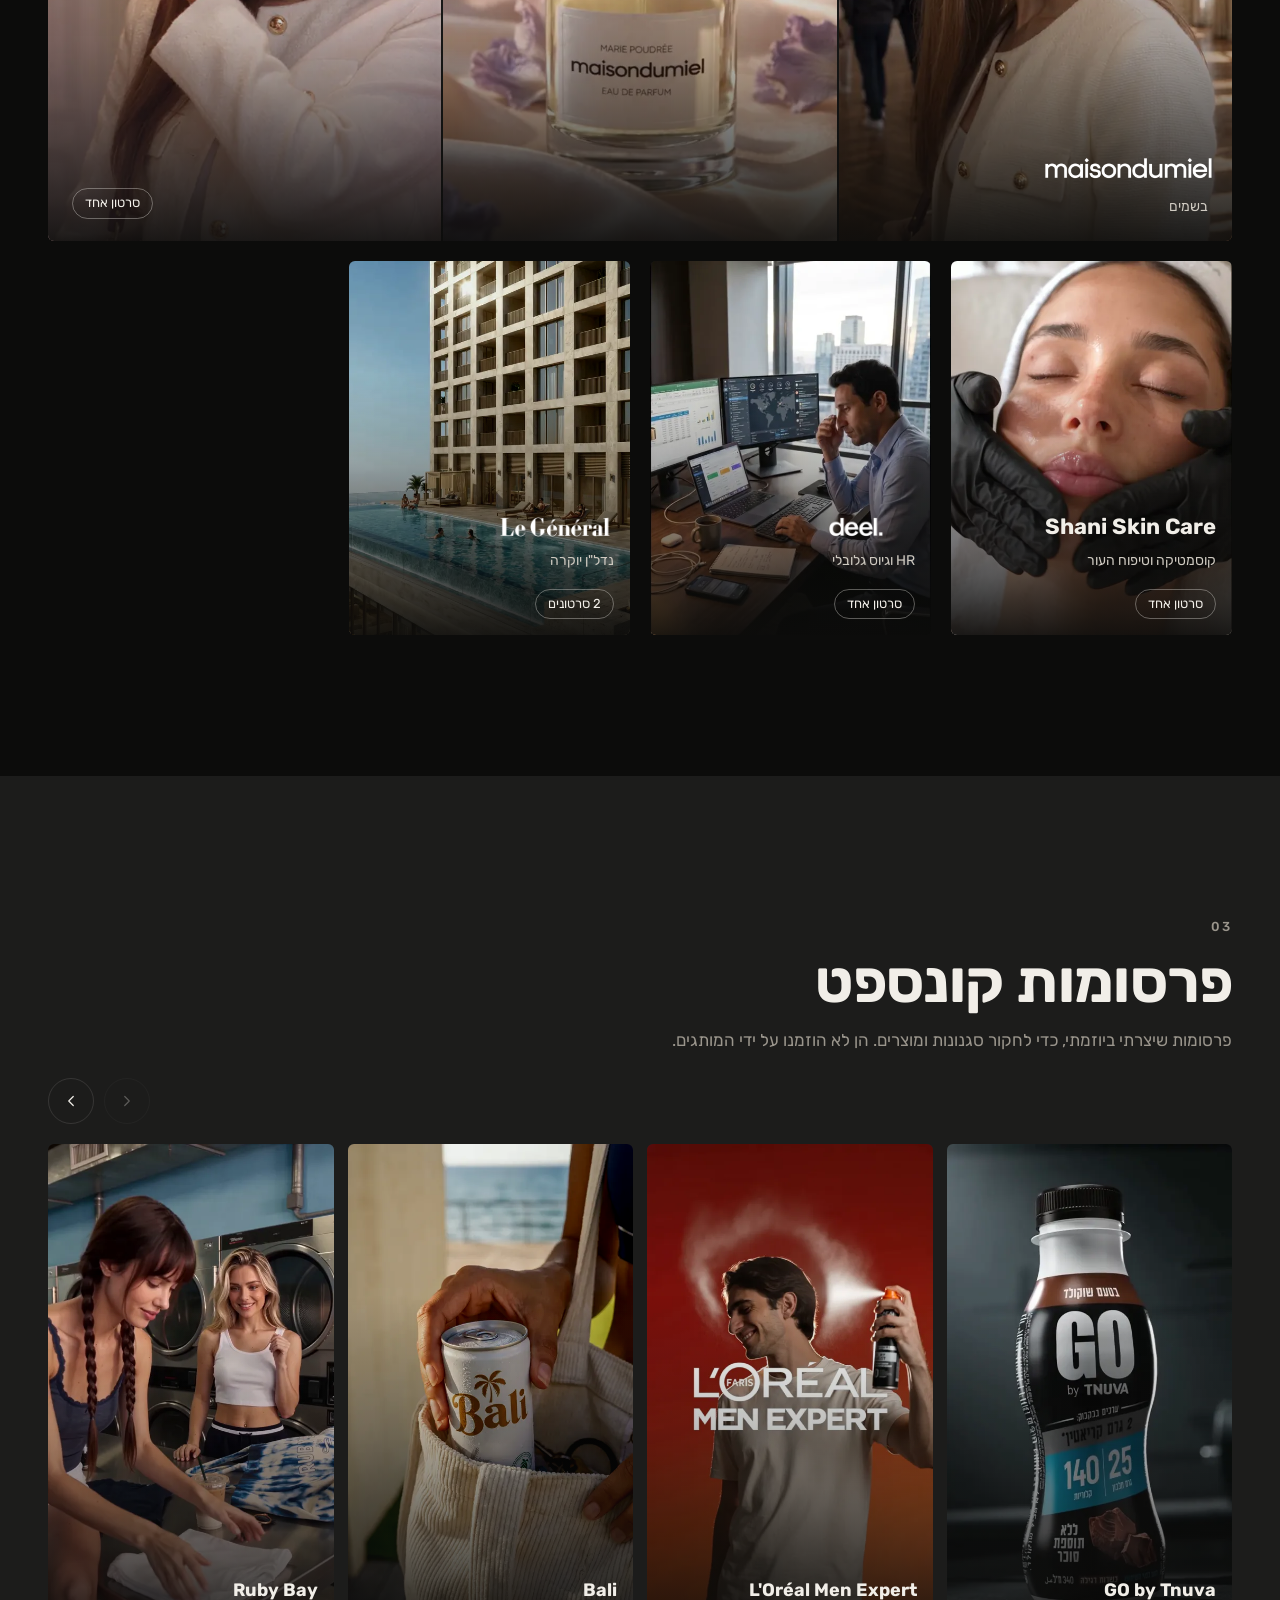
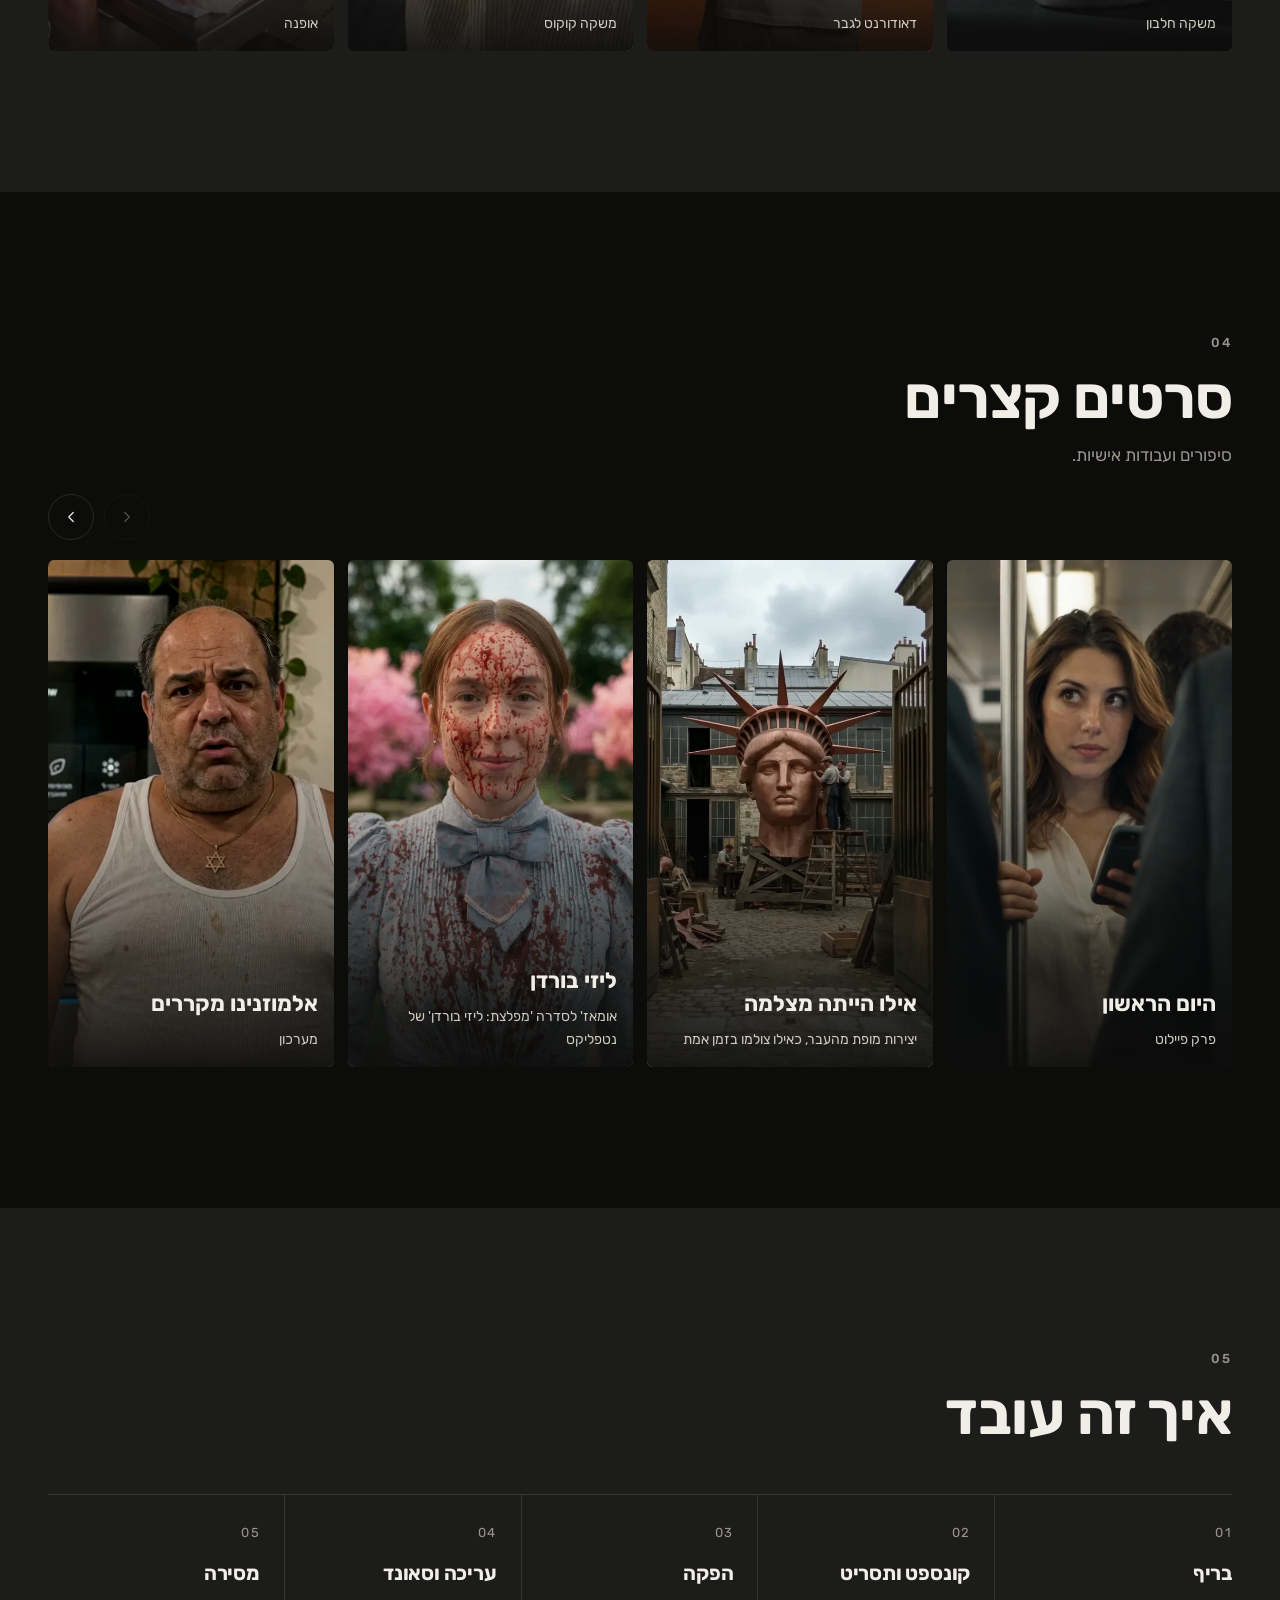
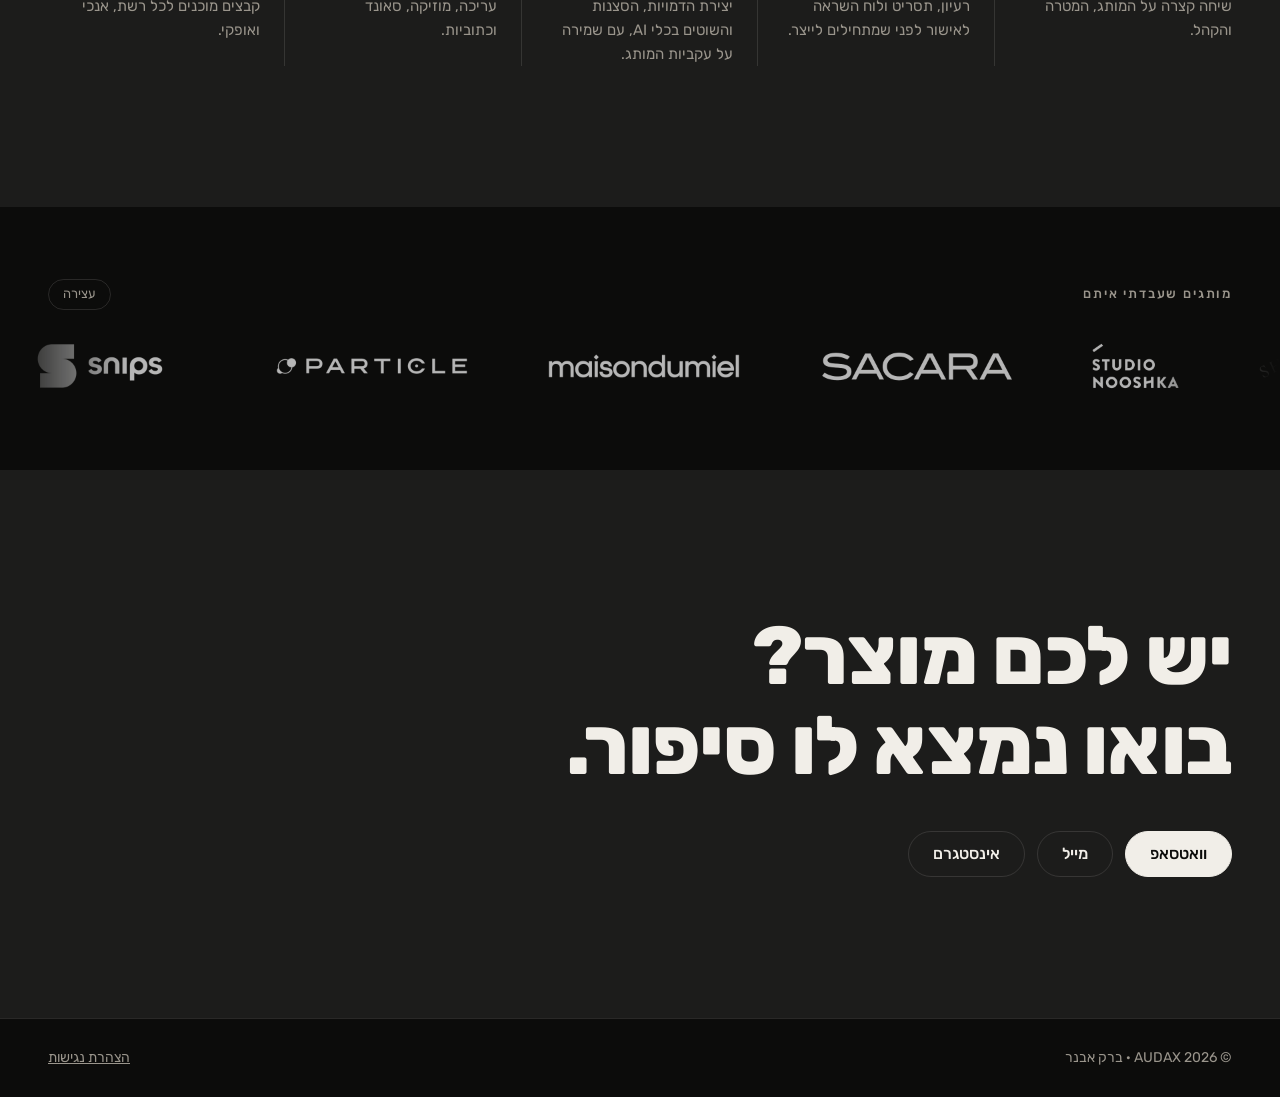
==== commit 1bc27fa9: "Bring back Maison du Miel with Marie Poudree (full-width card), add Shani Skin Care Co-Authored-By: " ====
--- a/index.html
+++ b/index.html
@@ -15,14 +15,14 @@
   <link rel="preconnect" href="https://fonts.googleapis.com">
   <link rel="preconnect" href="https://fonts.gstatic.com" crossorigin>
   <link href="https://fonts.googleapis.com/css2?family=Rubik:wght@300;400;500;700;800&display=swap" rel="stylesheet">
-  <link rel="stylesheet" href="assets/css/style.css?v=26">
+  <link rel="stylesheet" href="assets/css/style.css?v=27">
 </head>
 <body>
   <a class="skip" href="#main">דילוג לתוכן הראשי</a>
 
   <header class="site-header" id="top">
     <div class="wrap header-inner">
-      <a class="wordmark" href="#top"><img src="media/logos/audax.png?v=26" alt="AUDAX, לראש העמוד" width="720" height="168"></a>
+      <a class="wordmark" href="#top"><img src="media/logos/audax.png?v=27" alt="AUDAX, לראש העמוד" width="720" height="168"></a>
       <nav class="nav" id="nav" aria-label="ניווט ראשי">
         <a href="#about">אודות</a>
         <a href="#clients">לקוחות</a>
@@ -66,7 +66,7 @@
     <section class="section bg-gray" id="about" aria-labelledby="about-h">
       <div class="wrap about">
         <div class="about-photo reveal">
-          <img src="media/about/barak.webp?v=26" alt="ברק אבנר" width="900" height="1200" loading="lazy">
+          <img src="media/about/barak.webp?v=27" alt="ברק אבנר" width="900" height="1200" loading="lazy">
         </div>
         <div class="about-text reveal">
           <p class="eyebrow">01 · אודות</p>
@@ -191,8 +191,8 @@
     </figure>
   </div>
 
-  <script src="assets/js/data.js?v=26"></script>
-  <script src="assets/js/main.js?v=26"></script>
-  <script src="assets/js/a11y.js?v=26"></script>
+  <script src="assets/js/data.js?v=27"></script>
+  <script src="assets/js/main.js?v=27"></script>
+  <script src="assets/js/a11y.js?v=27"></script>
 </body>
 </html>
--- a/assets/css/style.css
+++ b/assets/css/style.css
@@ -191,6 +191,8 @@
   aspect-ratio: 4 / 3;
 }
 .client-grid--small .card { aspect-ratio: 3 / 4; }
+/* A big card that takes the whole row (when the big cards don't pair up) */
+.client-grid .card--span { grid-column: 1 / -1; aspect-ratio: 8 / 3; }
 .card-media { position: absolute; inset: 0; display: flex; gap: 2px; }
 .card-media img, .card-media video { flex: 1; min-width: 0; height: 100%; object-fit: cover; transition: transform .9s cubic-bezier(.2,.7,.2,1); }
 .card:hover .card-media img, .card:focus-visible .card-media img { transform: scale(1.035); }
@@ -342,6 +344,7 @@
   .hero-wall { grid-template-columns: repeat(3, 1fr); grid-auto-rows: 50%; }
   .hero-wall .tile:nth-child(n+7) { display: none; }
   .client-grid { grid-template-columns: 1fr; }
+  .client-grid .card--span { aspect-ratio: 4 / 3; }
   .client-grid--small { grid-template-columns: repeat(2, 1fr); }
   .stats ul { grid-template-columns: repeat(3, 1fr); gap: 12px; padding: 40px 0; }
   .stats span { font-size: 13px; }
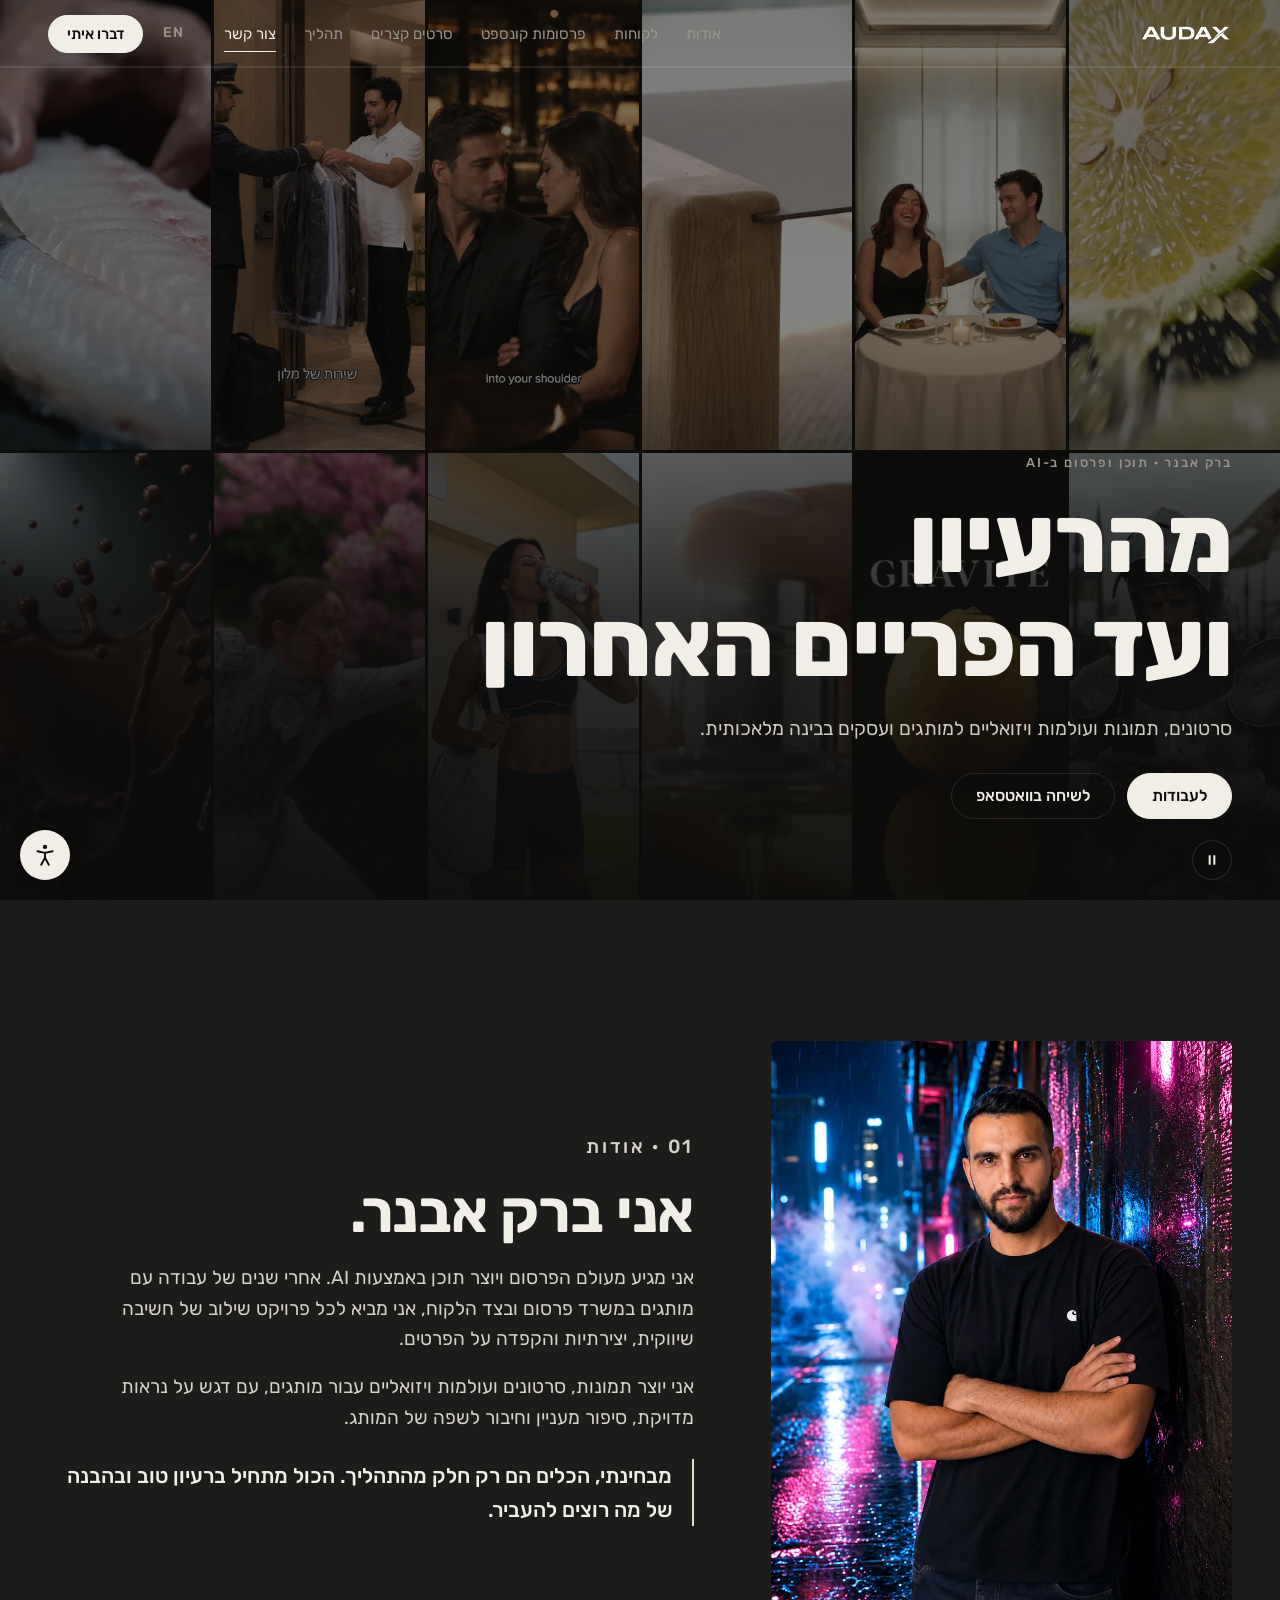
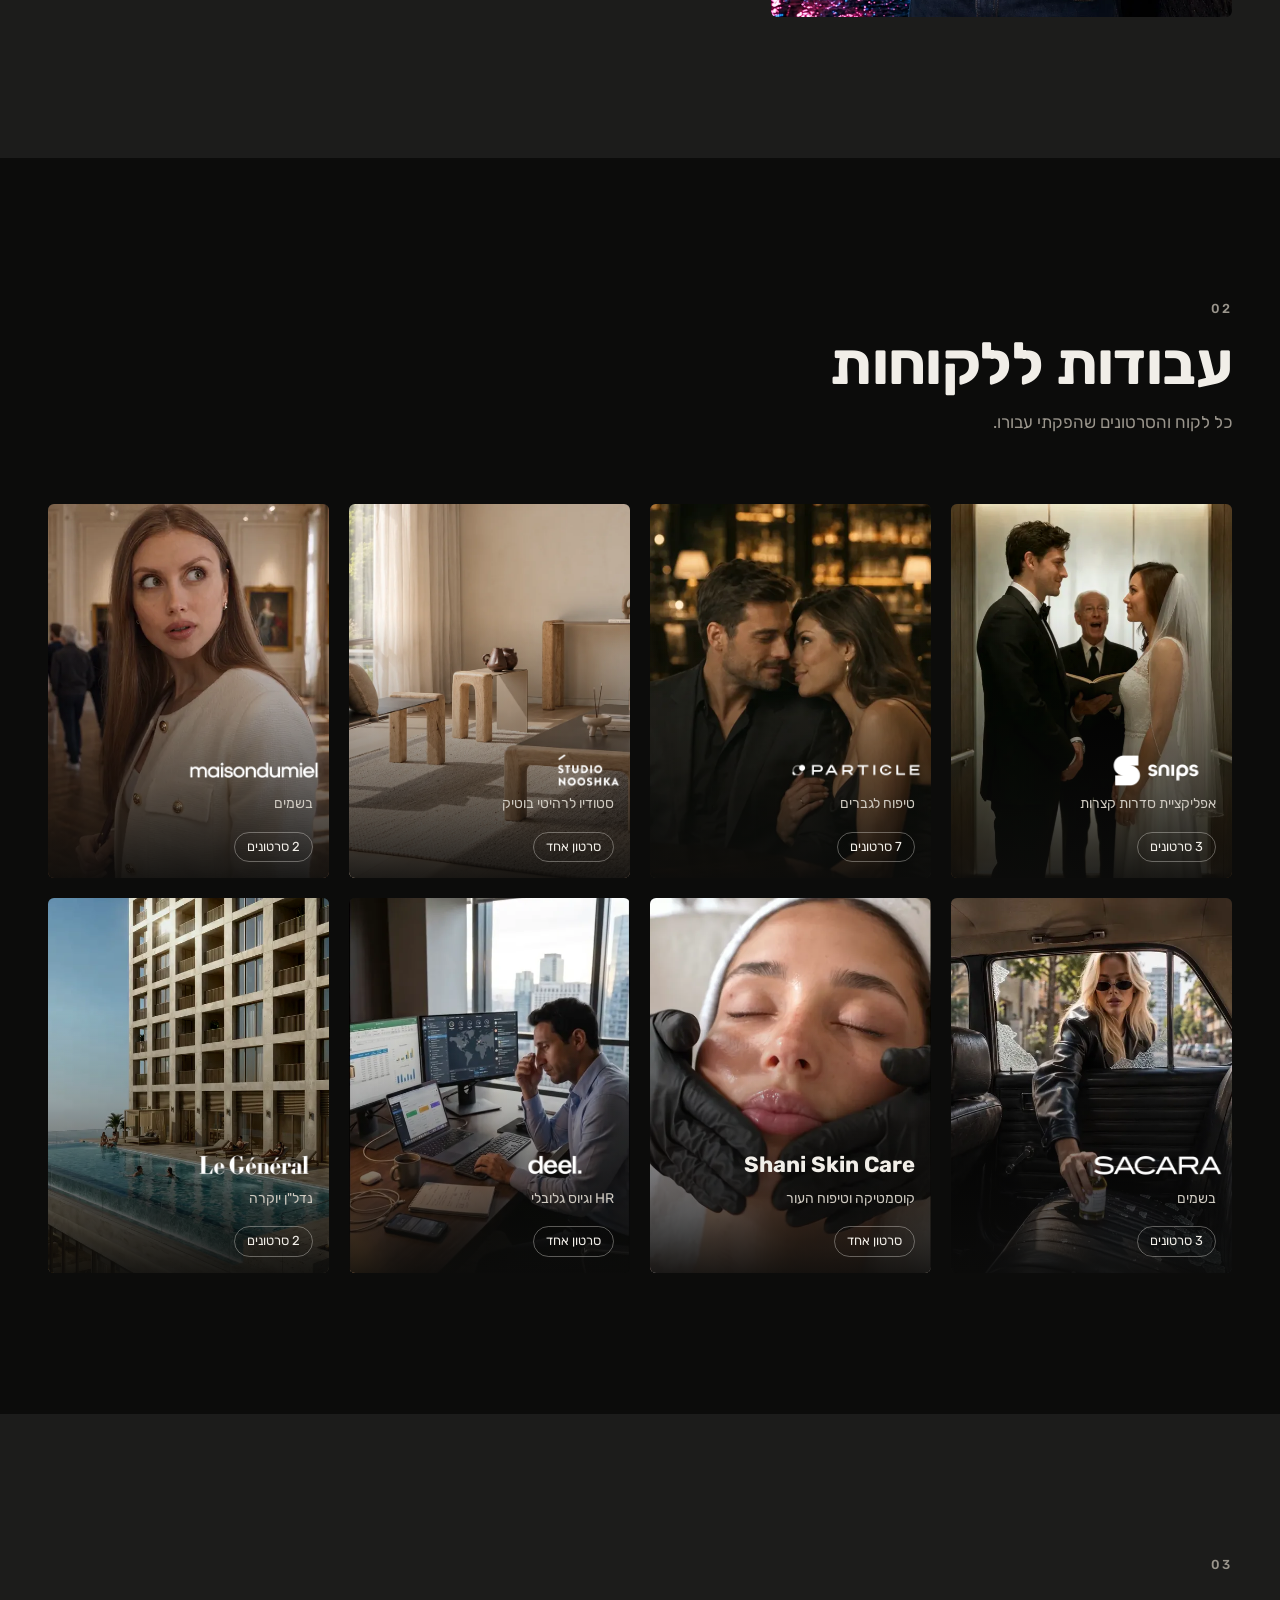
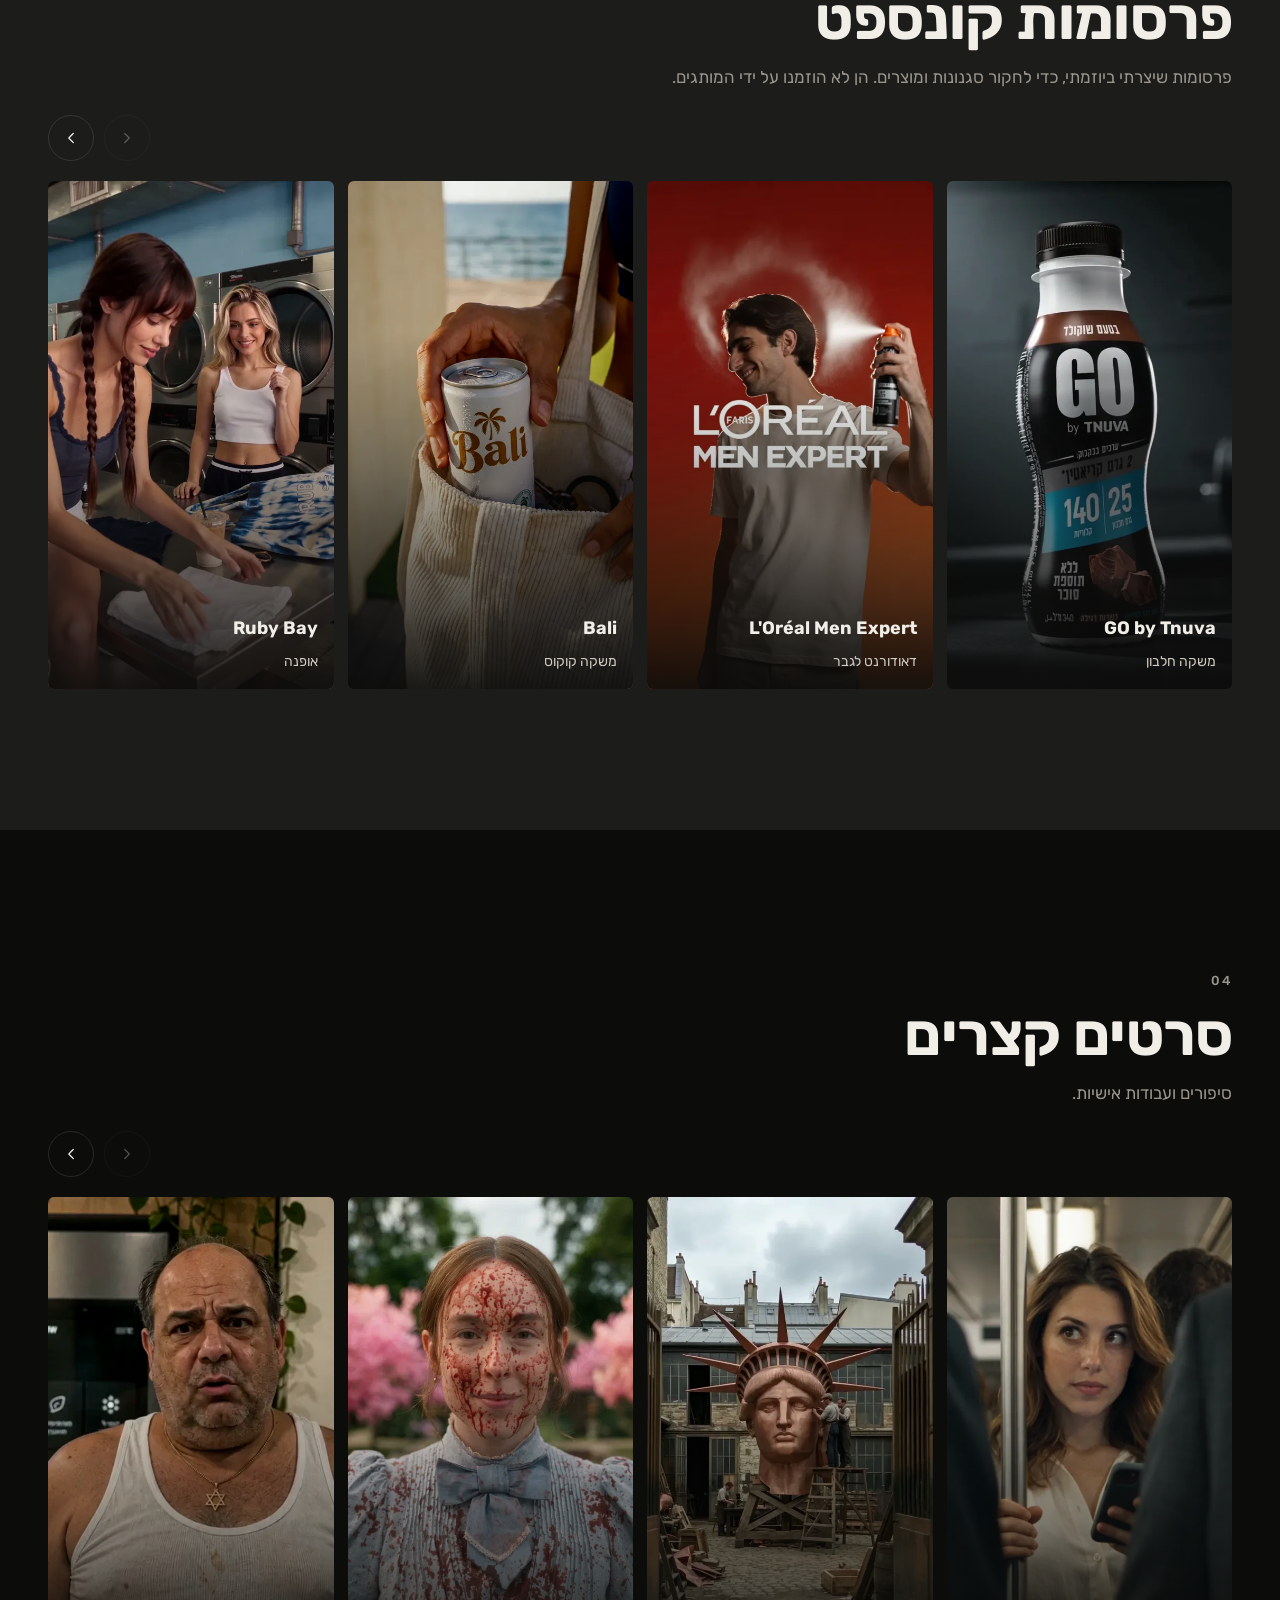
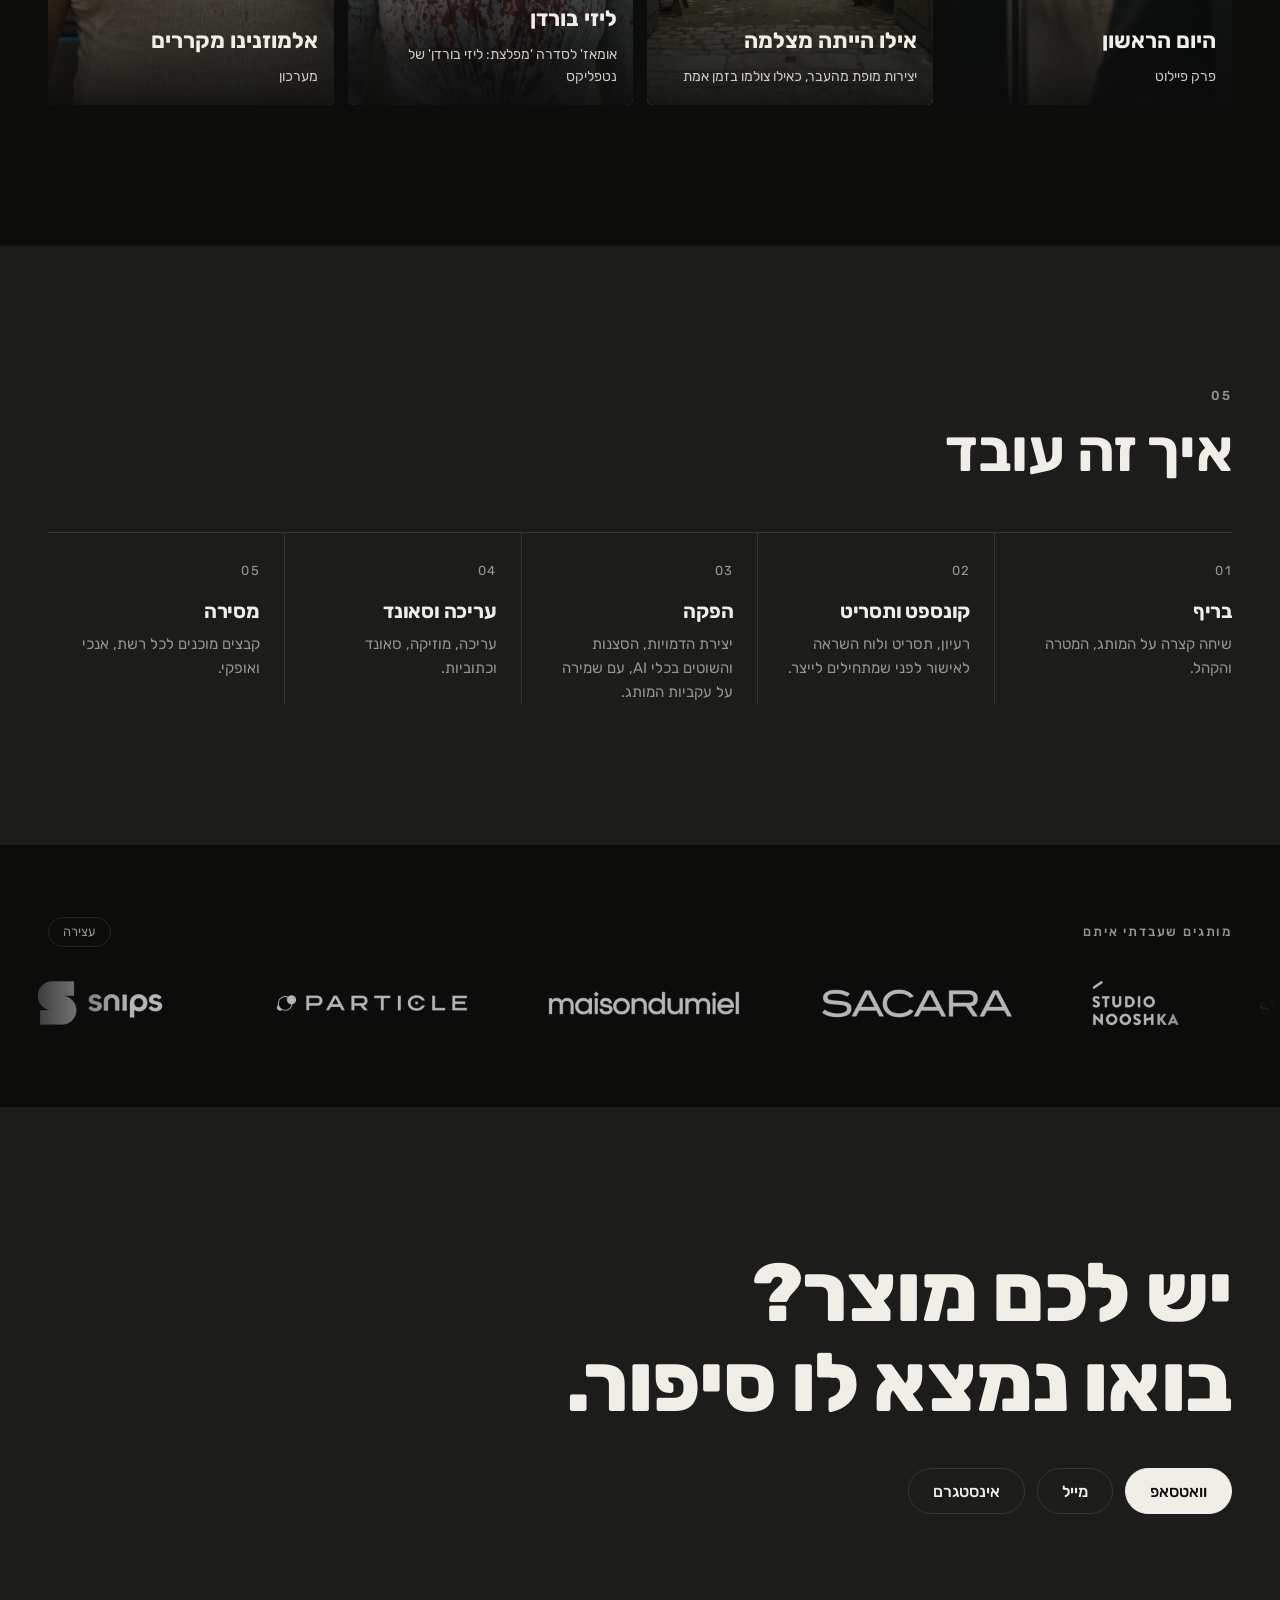
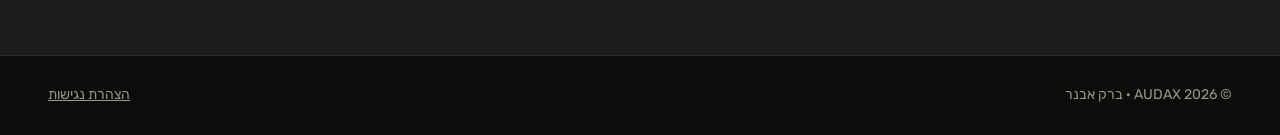
==== commit 878d25f4: "Add Maison du Miel Loi de Newton, all client cards small, reorder Co-Authored-By: Claude Opus 5.5 <n" ====
--- a/index.html
+++ b/index.html
@@ -15,14 +15,14 @@
   <link rel="preconnect" href="https://fonts.googleapis.com">
   <link rel="preconnect" href="https://fonts.gstatic.com" crossorigin>
   <link href="https://fonts.googleapis.com/css2?family=Rubik:wght@300;400;500;700;800&display=swap" rel="stylesheet">
-  <link rel="stylesheet" href="assets/css/style.css?v=27">
+  <link rel="stylesheet" href="assets/css/style.css?v=28">
 </head>
 <body>
   <a class="skip" href="#main">דילוג לתוכן הראשי</a>
 
   <header class="site-header" id="top">
     <div class="wrap header-inner">
-      <a class="wordmark" href="#top"><img src="media/logos/audax.png?v=27" alt="AUDAX, לראש העמוד" width="720" height="168"></a>
+      <a class="wordmark" href="#top"><img src="media/logos/audax.png?v=28" alt="AUDAX, לראש העמוד" width="720" height="168"></a>
       <nav class="nav" id="nav" aria-label="ניווט ראשי">
         <a href="#about">אודות</a>
         <a href="#clients">לקוחות</a>
@@ -66,7 +66,7 @@
     <section class="section bg-gray" id="about" aria-labelledby="about-h">
       <div class="wrap about">
         <div class="about-photo reveal">
-          <img src="media/about/barak.webp?v=27" alt="ברק אבנר" width="900" height="1200" loading="lazy">
+          <img src="media/about/barak.webp?v=28" alt="ברק אבנר" width="900" height="1200" loading="lazy">
         </div>
         <div class="about-text reveal">
           <p class="eyebrow">01 · אודות</p>
@@ -191,8 +191,8 @@
     </figure>
   </div>
 
-  <script src="assets/js/data.js?v=27"></script>
-  <script src="assets/js/main.js?v=27"></script>
-  <script src="assets/js/a11y.js?v=27"></script>
+  <script src="assets/js/data.js?v=28"></script>
+  <script src="assets/js/main.js?v=28"></script>
+  <script src="assets/js/a11y.js?v=28"></script>
 </body>
 </html>
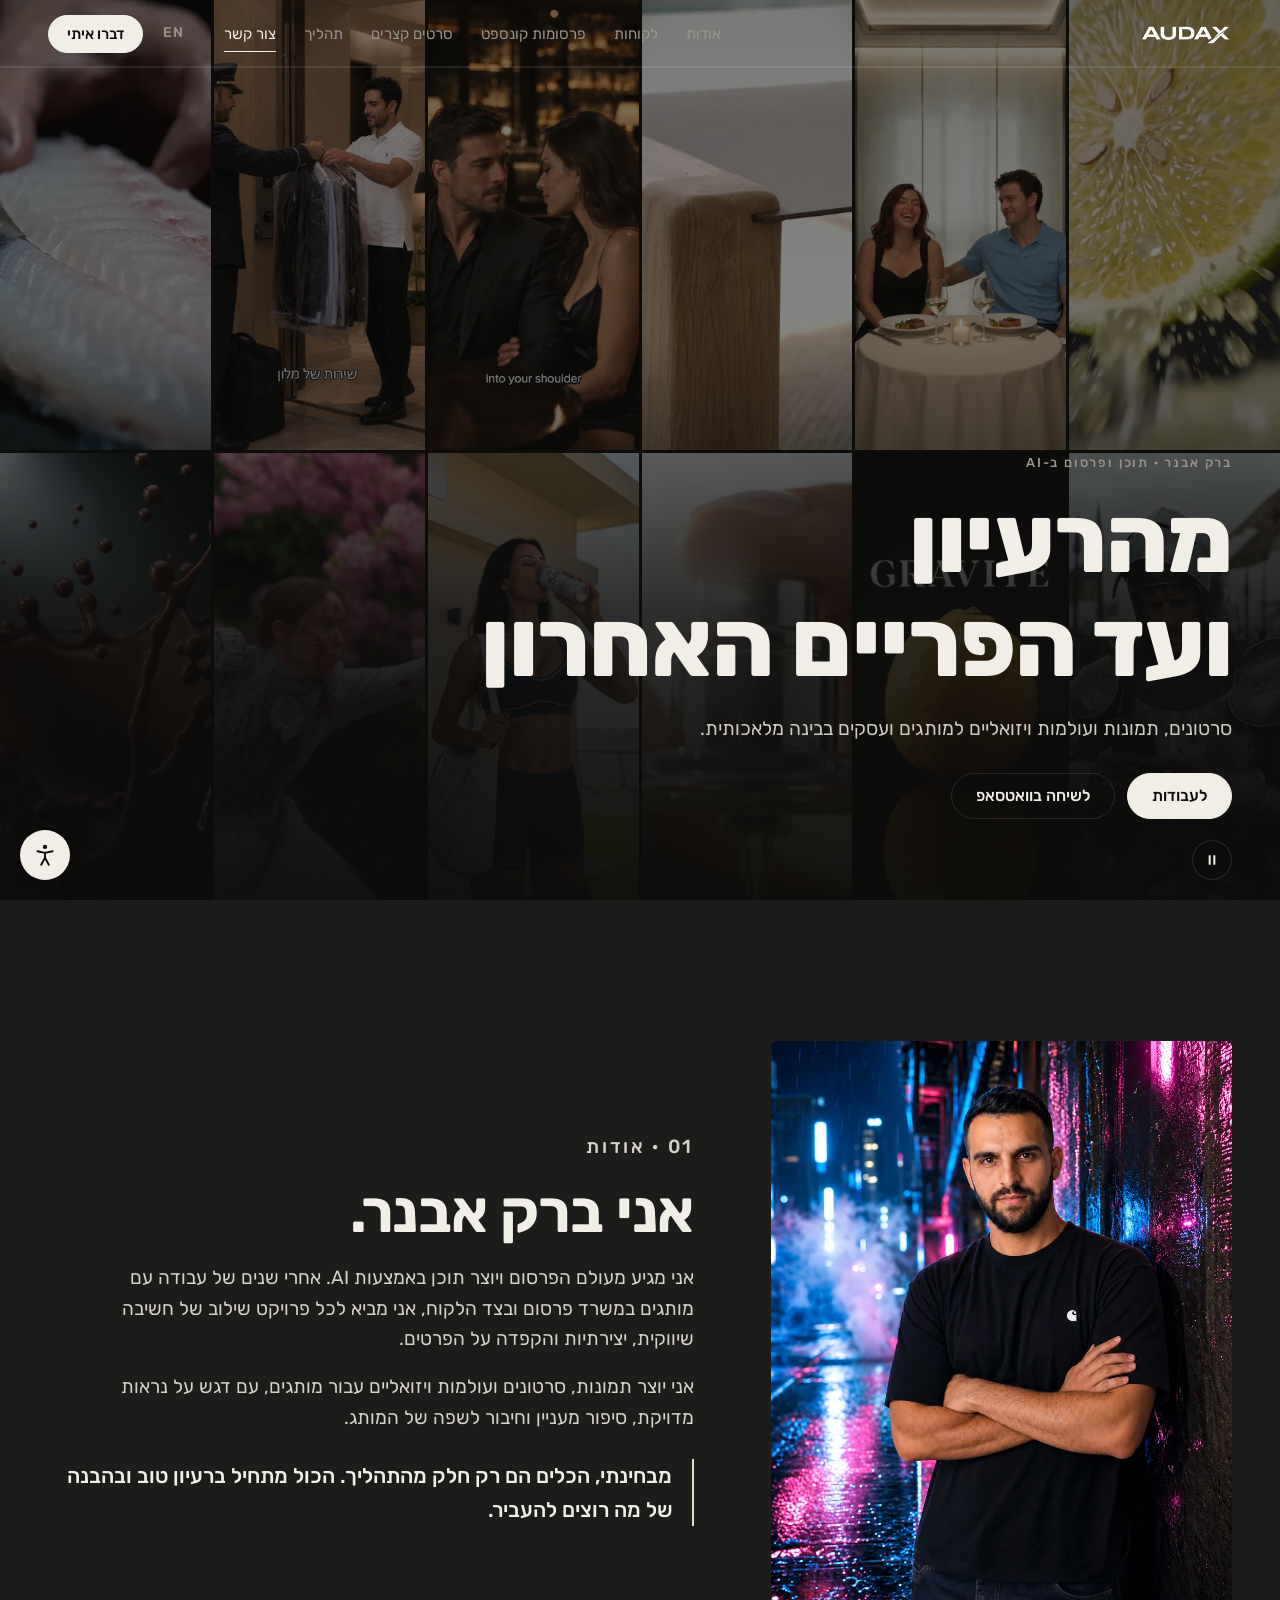
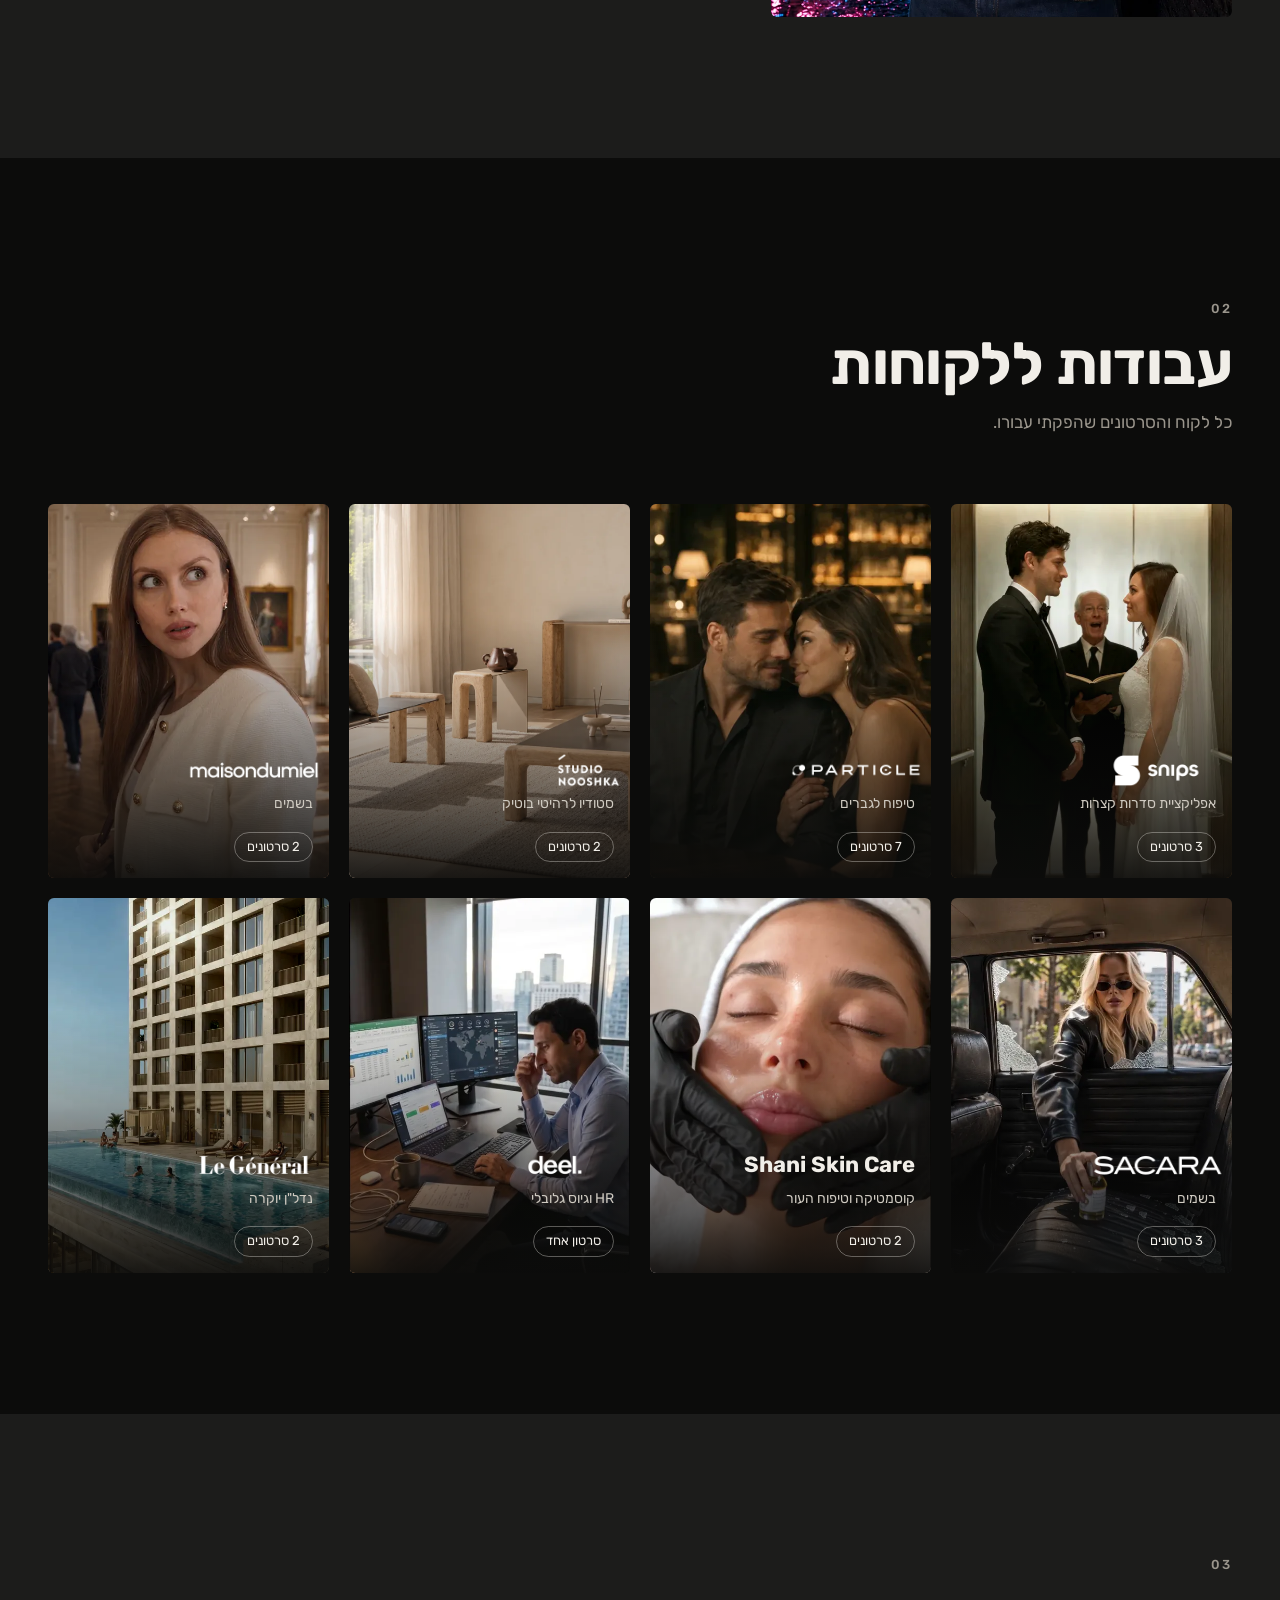
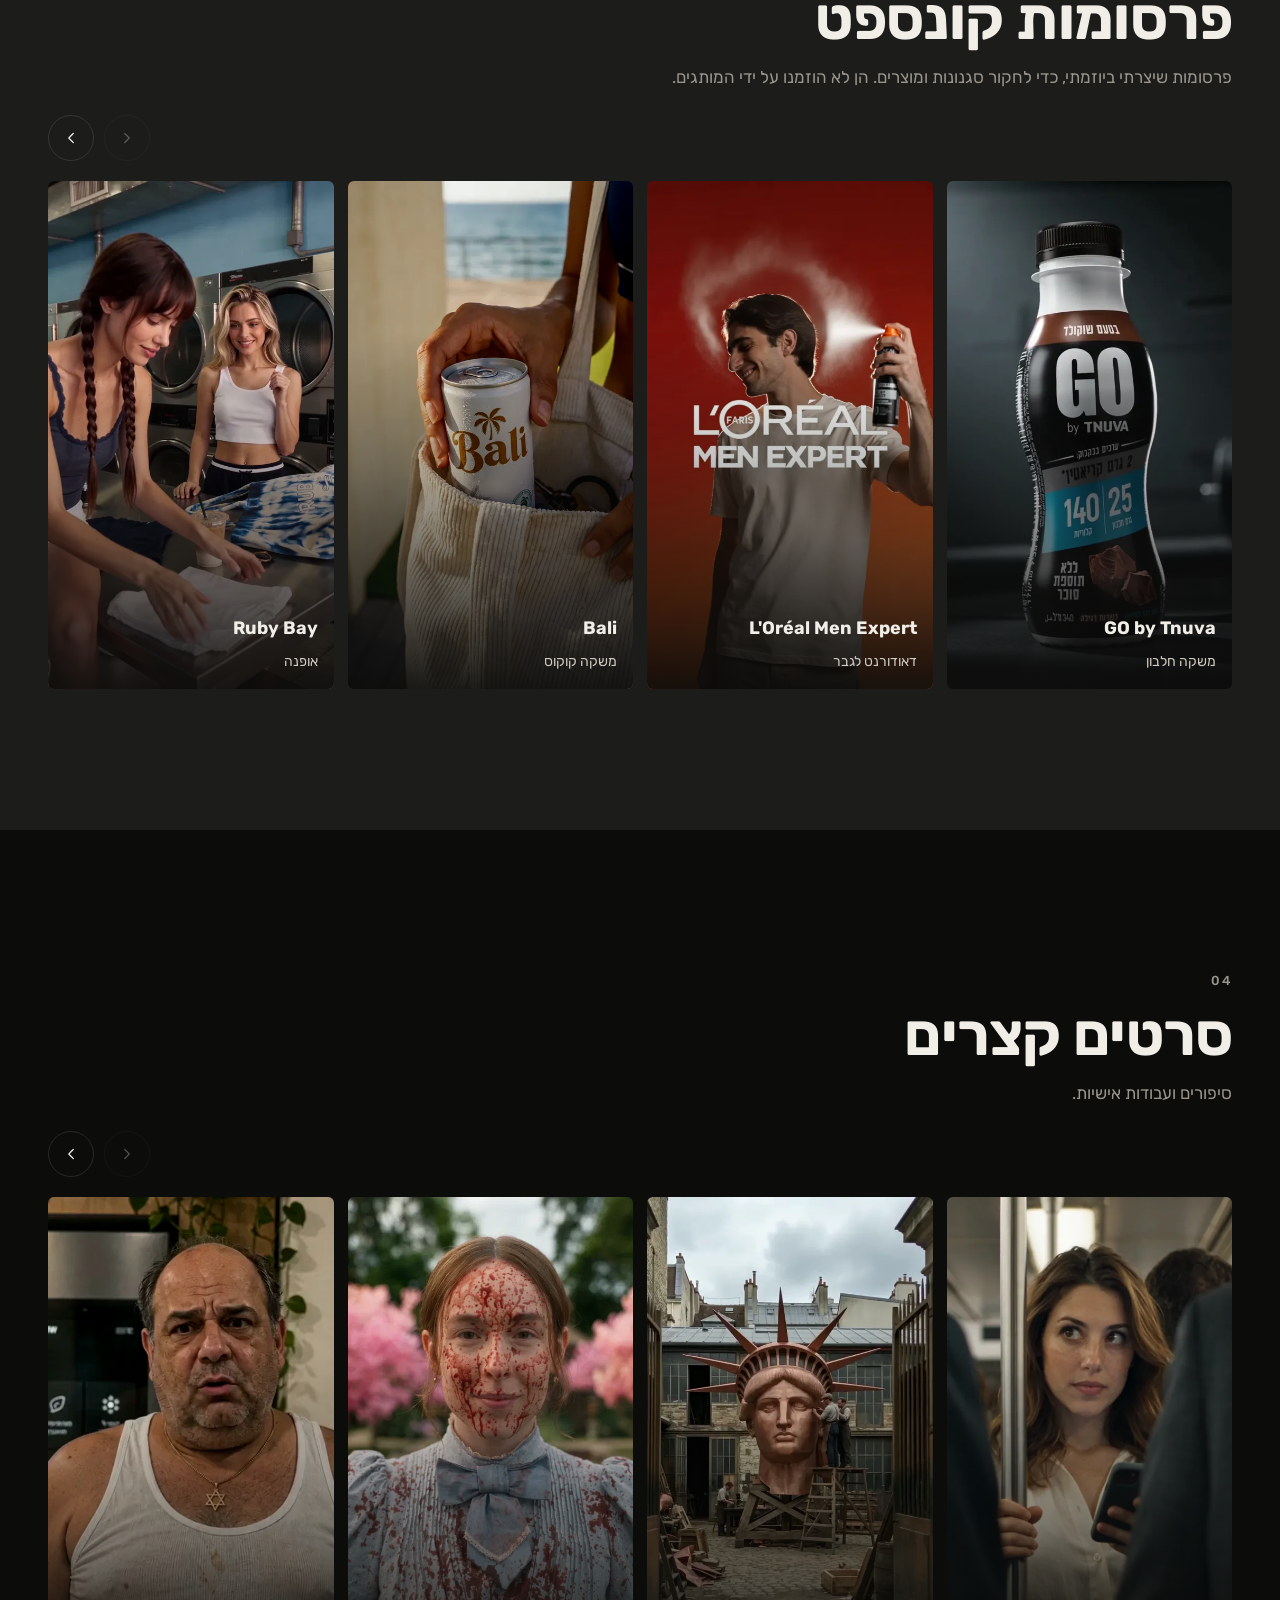
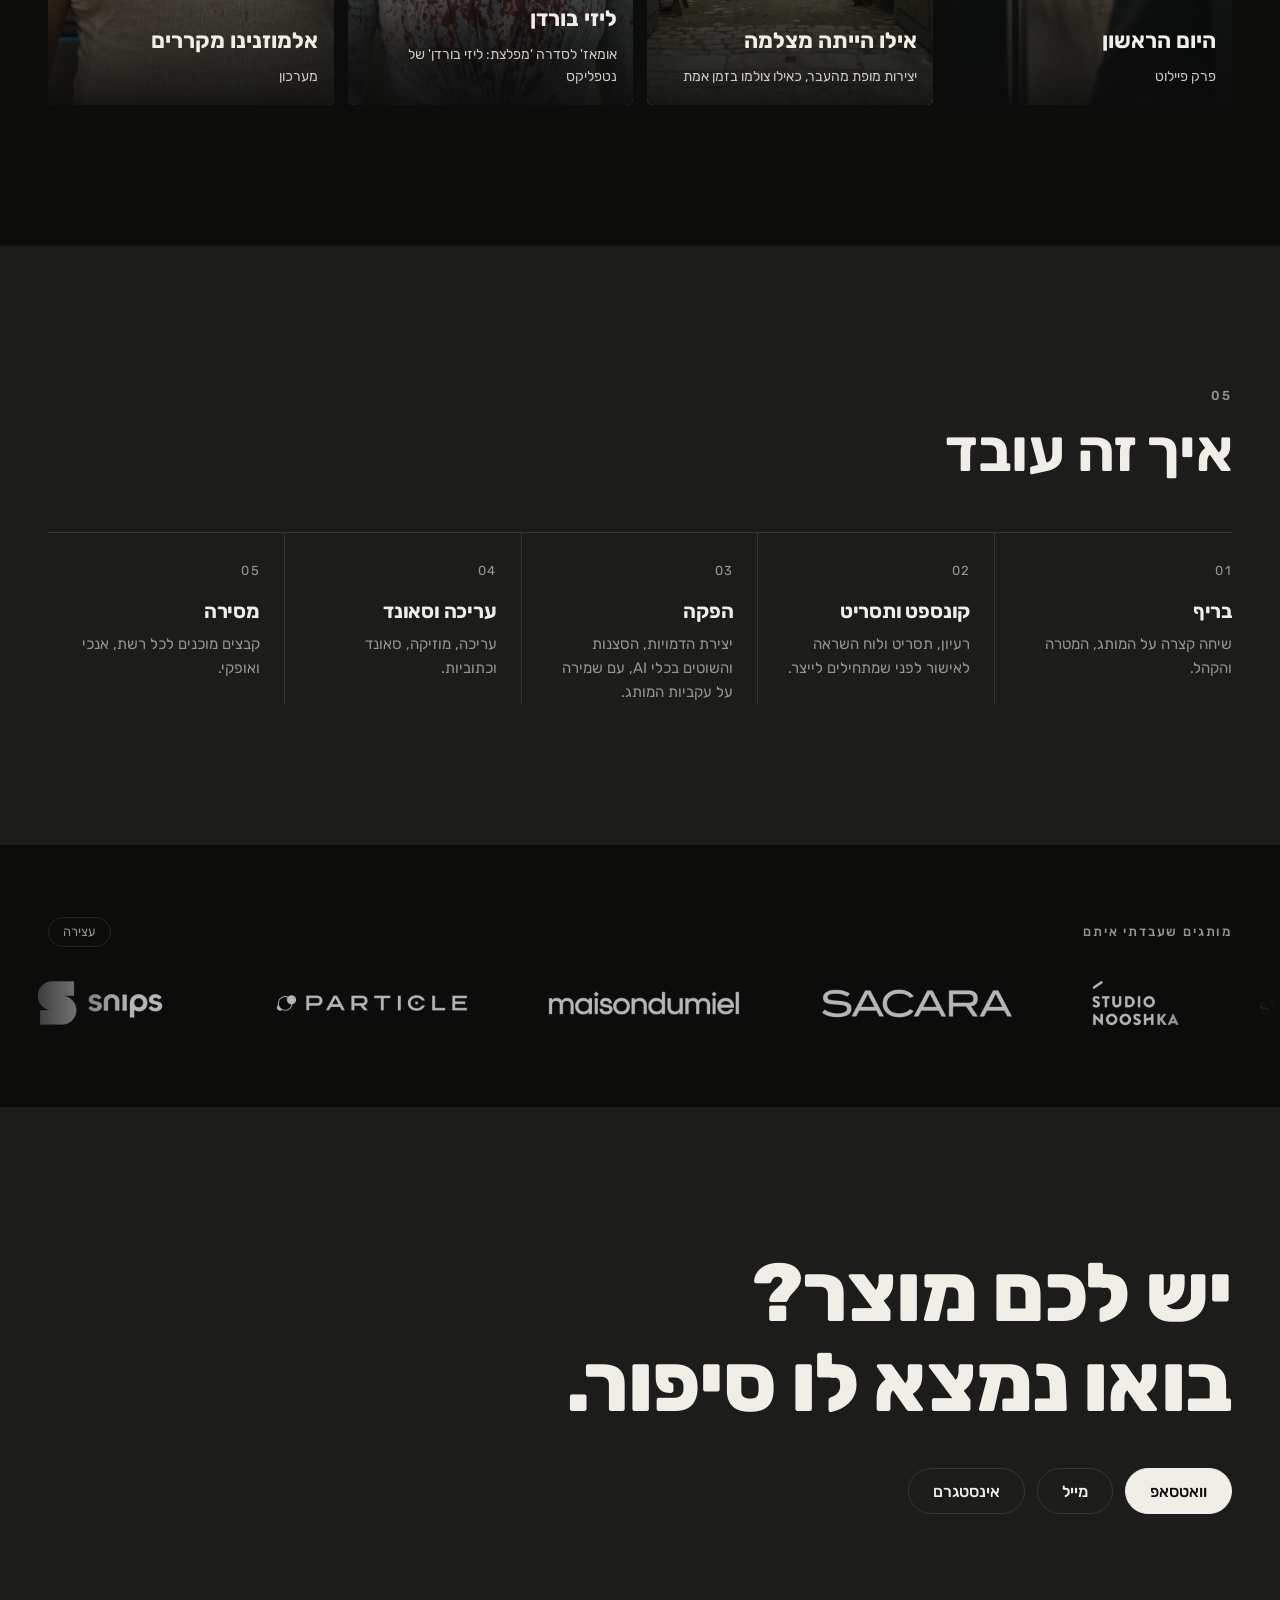
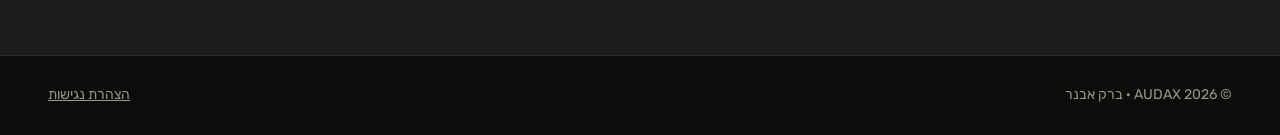
==== commit 1b84cb03: "Add second videos for Studio Nooshka and Shani Skin Care Co-Authored-By: Claude Opus 5.5 <noreply@an" ====
--- a/index.html
+++ b/index.html
@@ -15,14 +15,14 @@
   <link rel="preconnect" href="https://fonts.googleapis.com">
   <link rel="preconnect" href="https://fonts.gstatic.com" crossorigin>
   <link href="https://fonts.googleapis.com/css2?family=Rubik:wght@300;400;500;700;800&display=swap" rel="stylesheet">
-  <link rel="stylesheet" href="assets/css/style.css?v=28">
+  <link rel="stylesheet" href="assets/css/style.css?v=29">
 </head>
 <body>
   <a class="skip" href="#main">דילוג לתוכן הראשי</a>
 
   <header class="site-header" id="top">
     <div class="wrap header-inner">
-      <a class="wordmark" href="#top"><img src="media/logos/audax.png?v=28" alt="AUDAX, לראש העמוד" width="720" height="168"></a>
+      <a class="wordmark" href="#top"><img src="media/logos/audax.png?v=29" alt="AUDAX, לראש העמוד" width="720" height="168"></a>
       <nav class="nav" id="nav" aria-label="ניווט ראשי">
         <a href="#about">אודות</a>
         <a href="#clients">לקוחות</a>
@@ -66,7 +66,7 @@
     <section class="section bg-gray" id="about" aria-labelledby="about-h">
       <div class="wrap about">
         <div class="about-photo reveal">
-          <img src="media/about/barak.webp?v=28" alt="ברק אבנר" width="900" height="1200" loading="lazy">
+          <img src="media/about/barak.webp?v=29" alt="ברק אבנר" width="900" height="1200" loading="lazy">
         </div>
         <div class="about-text reveal">
           <p class="eyebrow">01 · אודות</p>
@@ -191,8 +191,8 @@
     </figure>
   </div>
 
-  <script src="assets/js/data.js?v=28"></script>
-  <script src="assets/js/main.js?v=28"></script>
-  <script src="assets/js/a11y.js?v=28"></script>
+  <script src="assets/js/data.js?v=29"></script>
+  <script src="assets/js/main.js?v=29"></script>
+  <script src="assets/js/a11y.js?v=29"></script>
 </body>
 </html>
